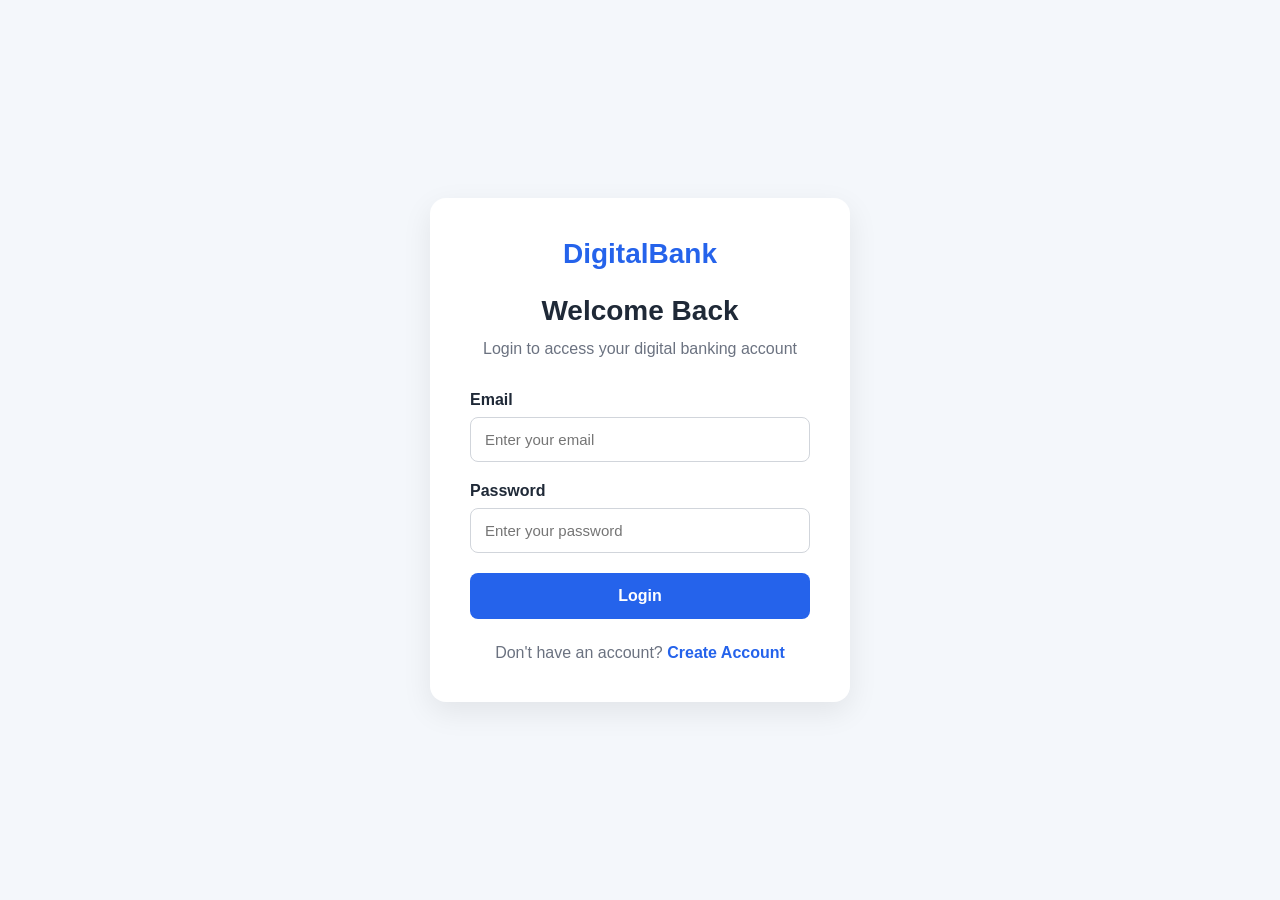
==== frontend/dashboard.html @ 41124b9a "Complete DigitalBank dashboard and banking platform" ====
<!DOCTYPE html>
<html lang="en">

<head>
    <meta charset="UTF-8">

    <meta
        name="viewport"
        content="width=device-width, initial-scale=1.0"
    >

    <meta
        name="description"
        content="DigitalBank secure banking dashboard"
    >

    <title>DigitalBank — Dashboard</title>

    <link
        rel="stylesheet"
        href="dashboard.css"
    >
</head>

<body>

    <!-- =====================================================
         STEP 7.2 — BANKING NOTIFICATION
         ===================================================== -->

    <div
        id="bankingNotification"
        class="banking-notification"
        role="alert"
        aria-live="polite"
    >

        <div
            class="notification-icon"
            id="notificationIcon"
        >
            ✓
        </div>

        <div class="notification-content">

            <strong id="notificationTitle">
                Transaction Successful
            </strong>

            <span id="notificationMessage">
                Your transaction was completed successfully.
            </span>

        </div>

        <button
            type="button"
            id="notificationClose"
            class="notification-close"
            aria-label="Close notification"
        >
            ×
        </button>

    </div>


    <!-- =====================================================
         APP SHELL
    ====================================================== -->

    <div class="app-shell">


        <!-- =================================================
             SIDEBAR
        ================================================== -->

        <aside class="sidebar">

            <div class="sidebar-top">

                <!-- BRAND -->

                <div class="brand">

                    <div class="brand-logo">
                        DB
                    </div>

                    <div class="brand-text">

                        <h2>
                            DigitalBank
                        </h2>

                        <span>
                            Smart Banking
                        </span>

                    </div>

                </div>


                <div class="sidebar-divider"></div>


                <!-- NAVIGATION -->

                <nav class="sidebar-nav">

                    <p class="nav-section-title">
                        MAIN MENU
                    </p>


                    <button
                        type="button"
                        class="nav-item active"
                        id="dashboardNavBtn"
                    >

                        <span class="nav-icon">
                            ⌂
                        </span>

                        <span>
                            Dashboard
                        </span>

                    </button>


                    <button
                        type="button"
                        class="nav-item"
                        id="transactionsBtn"
                    >

                        <span class="nav-icon">
                            ↔
                        </span>

                        <span>
                            Transactions
                        </span>

                    </button>

                </nav>

            </div>


            <!-- SIDEBAR BOTTOM -->

            <div class="sidebar-bottom">

                <div class="security-card">

                    <div class="security-icon">
                        ✓
                    </div>

                    <div>

                        <strong>
                            Secure Banking
                        </strong>

                        <span>
                            Your account is protected
                        </span>

                    </div>

                </div>


                <button
                    type="button"
                    class="logout-btn"
                    id="logoutBtn"
                >

                    <span class="nav-icon">
                        ↪
                    </span>

                    <span>
                        Logout
                    </span>

                </button>

            </div>

        </aside>



        <!-- =================================================
             MAIN CONTENT
        ================================================== -->

        <main class="main-content">


            <!-- =================================================
                 TOPBAR
            ================================================== -->

            <header class="topbar">

                <div class="topbar-left">

                    <div class="breadcrumb">

                        <span>
                            Home
                        </span>

                        <span>
                            /
                        </span>

                        <strong>
                            Dashboard
                        </strong>

                    </div>


                    <p class="eyebrow">
                        DIGITAL BANKING
                    </p>


                    <h1 id="welcomeMessage">
                        Welcome back!
                    </h1>


                    <p class="subtitle">
                        Manage your account and track your financial activity.
                    </p>

                </div>



                <!-- =================================================
                     LIVE DASHBOARD STATUS
                ================================================== -->

                <div class="live-dashboard-status">

                    <span class="live-status-dot"></span>

                    <span
    class="live-status-text"
    id="liveStatusText"
>
    Offline
</span>

                    <span class="last-updated">
                        Last updated:
                        <span id="lastUpdated">
                            --
                        </span>
                    </span>

                </div>



                <!-- =================================================
                     TOPBAR RIGHT
                ================================================== -->

                <div class="topbar-right">

                    <button
                        type="button"
                        class="top-icon-btn"
                        id="refreshBtn"
                        title="Refresh account"
                        aria-label="Refresh account"
                    >
                        ↻
                    </button>


                    <div class="online-status">

                        <span class="status-dot"></span>

                        <span>
                            Online
                        </span>

                    </div>


                    <div class="profile-box">

                        <div class="profile-avatar">
                            <span>
                                👤
                            </span>
                        </div>


                        <div class="profile-info">

                            <strong id="profileName">
                                Loading...
                            </strong>

                            <span id="profileEmail">
                                Loading...
                            </span>

                        </div>


                        <span class="profile-arrow">
                            ▾
                        </span>

                    </div>

                </div>

            </header>



            <!-- =================================================
                 ACCOUNT OVERVIEW
            ================================================== -->

            <section class="section">

                <div class="section-heading">

                    <div>

                        <p class="section-label">
                            ACCOUNT OVERVIEW
                        </p>

                        <h2>
                            Your finances at a glance
                        </h2>

                    </div>


                    <button
                        type="button"
                        class="refresh-btn"
                        id="refreshBtnSecondary"
                    >
                        ↻ Refresh data
                    </button>

                </div>



                <!-- STATS -->

                <div class="stats-grid">


                    <!-- BALANCE -->

                    <div class="stat-card balance-card">

                        <div class="stat-card-top">

                            <div class="stat-icon balance-icon">
                                ₹
                            </div>

                            <span class="stat-status positive">
                                ● Available
                            </span>

                        </div>


                        <div class="stat-content">

                            <span class="stat-label">
                                Available Balance
                            </span>

                            <strong
                                class="stat-value"
                                id="balance"
                            >
                                ₹0.00
                            </strong>

                            <span class="stat-description">
                                Current account balance
                            </span>

                        </div>

                    </div>



                    <!-- DEPOSITS -->

                    <div class="stat-card">

                        <div class="stat-card-top">

                            <div class="stat-icon deposit-icon">
                                ↓
                            </div>

                            <span class="stat-status positive">
                                Income
                            </span>

                        </div>


                        <div class="stat-content">

                            <span class="stat-label">
                                Total Deposits
                            </span>

                            <strong
                                class="stat-value"
                                id="totalDeposits"
                            >
                                ₹0.00
                            </strong>

                            <span class="stat-description">
                                Money added to account
                            </span>

                        </div>

                    </div>



                    <!-- WITHDRAWALS -->

                    <div class="stat-card">

                        <div class="stat-card-top">

                            <div class="stat-icon withdrawal-icon">
                                ↑
                            </div>

                            <span class="stat-status negative">
                                Spending
                            </span>

                        </div>


                        <div class="stat-content">

                            <span class="stat-label">
                                Total Withdrawals
                            </span>

                            <strong
                                class="stat-value"
                                id="totalWithdrawals"
                            >
                                ₹0.00
                            </strong>

                            <span class="stat-description">
                                Money withdrawn
                            </span>

                        </div>

                    </div>



                    <!-- TRANSFERS -->

                    <div class="stat-card">

                        <div class="stat-card-top">

                            <div class="stat-icon transfer-icon">
                                ↔
                            </div>

                            <span class="stat-status purple">
                                Transfers
                            </span>

                        </div>


                        <div class="stat-content">

                            <span class="stat-label">
                                Total Transfers
                            </span>

                            <strong
                                class="stat-value"
                                id="totalTransfers"
                            >
                                ₹0.00
                            </strong>

                            <span class="stat-description">
                                Money transferred
                            </span>

                        </div>

                    </div>

                </div>

            </section>



            <!-- =================================================
                 ACCOUNT DETAILS
            ================================================== -->

            <section class="account-panel">

                <div class="account-panel-header">

                    <div>

                        <p class="section-label">
                            ACCOUNT DETAILS
                        </p>

                        <h2>
                            Banking Information
                        </h2>

                    </div>


                    <div class="verified-badge">

                        <span>
                            ●
                        </span>

                        Active Account

                    </div>

                </div>



                <div class="account-details-grid">


                    <!-- ACCOUNT NUMBER -->

                    <div class="account-detail">

                        <div class="detail-icon">
                            #
                        </div>

                        <div>

                            <span>
                                Account Number
                            </span>

                            <strong id="accountNumber">
                                Loading...
                            </strong>

                        </div>

                    </div>



                    <!-- ACCOUNT TYPE -->

                    <div class="account-detail">

                        <div class="detail-icon">
                            $
                        </div>

                        <div>

                            <span>
                                Account Type
                            </span>

                            <strong id="accountType">
                                Savings
                            </strong>

                        </div>

                    </div>

                </div>

            </section>



            <!-- =================================================
                 QUICK ACTIONS
            ================================================== -->

            <section class="section">

                <div class="section-heading">

                    <div>

                        <p class="section-label">
                            QUICK ACTIONS
                        </p>

                        <h2>
                            Manage your money
                        </h2>

                    </div>

                </div>


                <div class="quick-actions">


                    <!-- DEPOSIT -->

                    <button
                        type="button"
                        class="action-card deposit-action"
                        id="depositBtn"
                    >

                        <div class="action-icon">
                            ↓
                        </div>

                        <div class="action-content">

                            <strong>
                                Deposit
                            </strong>

                            <span>
                                Add money to your account
                            </span>

                        </div>

                        <div class="action-arrow">
                            →
                        </div>

                    </button>



                    <!-- WITHDRAW -->

                    <button
                        type="button"
                        class="action-card withdraw-action"
                        id="withdrawBtn"
                    >

                        <div class="action-icon">
                            ↑
                        </div>

                        <div class="action-content">

                            <strong>
                                Withdraw
                            </strong>

                            <span>
                                Withdraw money from account
                            </span>

                        </div>

                        <div class="action-arrow">
                            →
                        </div>

                    </button>



                    <!-- TRANSFER -->

                    <button
                        type="button"
                        class="action-card transfer-action"
                        id="transferBtn"
                    >

                        <div class="action-icon">
                            ↔
                        </div>

                        <div class="action-content">

                            <strong>
                                Transfer
                            </strong>

                            <span>
                                Send money to another account
                            </span>

                        </div>

                        <div class="action-arrow">
                            →
                        </div>

                    </button>

                </div>

            </section>



            <!-- =================================================
                 ANALYTICS
            ================================================== -->

            <section class="analytics-grid">


                <!-- TRANSACTION ANALYTICS -->

                <div class="analytics-card">

                    <div class="card-header">

                        <div>

                            <p class="section-label">
                                TRANSACTION ANALYTICS
                            </p>

                            <h2>
                                Activity Overview
                            </h2>

                        </div>


                        <span class="live-badge">

                            <span></span>

                            LIVE

                        </span>

                    </div>



                    <div class="analytics-stats">


                        <div class="mini-stat">

                            <span>
                                Transactions
                            </span>

                            <strong id="analyticsTotalTransactions">
                                0
                            </strong>

                        </div>


                        <div class="mini-stat">

                            <span>
                                Money In
                            </span>

                            <strong id="analyticsCredits">
                                ₹0.00
                            </strong>

                        </div>


                        <div class="mini-stat">

                            <span>
                                Money Out
                            </span>

                            <strong id="analyticsDebits">
                                ₹0.00
                            </strong>

                        </div>


                        <div class="mini-stat">

                            <span>
                                Average
                            </span>

                            <strong id="analyticsAverage">
                                ₹0.00
                            </strong>

                        </div>

                    </div>



                    <!-- ACTIVITY BARS -->

                    <div class="activity-bars">


                        <div class="activity-row">

                            <div class="activity-label">

                                <span>

                                    <i class="legend-dot deposit-dot"></i>

                                    Deposits

                                </span>

                                <strong id="analyticsDeposits">
                                    0
                                </strong>

                            </div>


                            <div class="progress-track">

                                <div
                                    class="progress-fill deposit-fill"
                                    id="depositProgress"
                                ></div>

                            </div>

                        </div>



                        <div class="activity-row">

                            <div class="activity-label">

                                <span>

                                    <i class="legend-dot withdrawal-dot"></i>

                                    Withdrawals

                                </span>

                                <strong id="analyticsWithdrawals">
                                    0
                                </strong>

                            </div>


                            <div class="progress-track">

                                <div
                                    class="progress-fill withdrawal-fill"
                                    id="withdrawalProgress"
                                ></div>

                            </div>

                        </div>



                        <div class="activity-row">

                            <div class="activity-label">

                                <span>

                                    <i class="legend-dot transfer-dot"></i>

                                    Transfers

                                </span>

                                <strong id="analyticsTransfers">
                                    0
                                </strong>

                            </div>


                            <div class="progress-track">

                                <div
                                    class="progress-fill transfer-fill"
                                    id="transferProgress"
                                ></div>

                            </div>

                        </div>

                    </div>

                </div>



                <!-- =================================================
                     FINANCIAL HEALTH
                ================================================== -->

                <div class="health-card">

                    <div class="card-header">

                        <div>

                            <p class="section-label">
                                FINANCIAL HEALTH
                            </p>

                            <h2>
                                Your Score
                            </h2>

                        </div>


                        <span class="health-badge">
                            Healthy
                        </span>

                    </div>



                    <div class="health-score">

                        <div class="score-circle">

                            <div class="score-inner">

                                <strong id="scoreCircleValue">
                                    70
                                </strong>

                                <span>
                                    /100
                                </span>

                            </div>

                        </div>


                        <div class="health-info">

                            <strong id="financialHealthScore">
                                70
                            </strong>

                            <span id="financialHealthStatus">
                                Good
                            </span>

                            <small>
                                Financial health score
                            </small>

                        </div>

                    </div>



                    <p
                        class="health-message"
                        id="financialHealthMessage"
                    >
                        Your financial position is stable.
                    </p>



                    <div class="health-metrics">


                        <div class="health-row">

                            <div class="health-row-header">
                                <span>
                                    Income activity
                                </span>
                            </div>

                            <div class="progress-track">

                                <div
                                    class="progress-fill deposit-fill"
                                    id="healthDepositProgress"
                                ></div>

                            </div>

                        </div>



                        <div class="health-row">

                            <div class="health-row-header">
                                <span>
                                    Spending activity
                                </span>
                            </div>

                            <div class="progress-track">

                                <div
                                    class="progress-fill withdrawal-fill"
                                    id="healthWithdrawalProgress"
                                ></div>

                            </div>

                        </div>



                        <div class="health-row">

                            <div class="health-row-header">
                                <span>
                                    Transfer activity
                                </span>
                            </div>

                            <div class="progress-track">

                                <div
                                    class="progress-fill transfer-fill"
                                    id="healthTransferProgress"
                                ></div>

                            </div>

                        </div>

                    </div>

                </div>

            </section>



            <!-- =================================================
                 CASH FLOW
            ================================================== -->

            <section class="cashflow-card">

                <div class="card-header">

                    <div>

                        <p class="section-label">
                            CASH FLOW
                        </p>

                        <h2>
                            Financial Movement
                        </h2>

                    </div>

                </div>



                <div class="cashflow-grid">


                    <!-- MONEY IN -->

                    <div class="cashflow-item">

                        <div class="cashflow-icon income">
                            ↓
                        </div>

                        <div>

                            <span>
                                Money In
                            </span>

                            <strong id="analyticsMoneyIn">
                                ₹0.00
                            </strong>

                        </div>

                    </div>



                    <!-- MONEY OUT -->

                    <div class="cashflow-item">

                        <div class="cashflow-icon expense">
                            ↑
                        </div>

                        <div>

                            <span>
                                Money Out
                            </span>

                            <strong id="analyticsMoneyOut">
                                ₹0.00
                            </strong>

                        </div>

                    </div>



                    <!-- NET FLOW -->

                    <div class="cashflow-item net">

                        <div class="cashflow-icon net-icon">
                            ↗
                        </div>

                        <div>

                            <span>
                                Net Flow
                            </span>

                            <strong id="analyticsNetFlow">
                                ₹0.00
                            </strong>

                        </div>

                    </div>

                </div>

            </section>



            <!-- =================================================
                 TRANSACTION HISTORY
            ================================================== -->

            <section
                class="transactions-section"
                id="transactionsSection"
            >

                <div class="section-heading">

                    <div>

                        <p class="section-label">
                            TRANSACTION HISTORY
                        </p>

                        <h2 id="transactionsTitle">
                            Recent Transactions
                        </h2>

                    </div>

                </div>



                <!-- CONTROLS -->

                <div class="transaction-controls">


                    <div class="search-wrapper">

                        <span class="search-icon">
                            ⌕
                        </span>

                        <input
                            type="search"
                            id="transactionSearch"
                            placeholder="Search transactions..."
                            autocomplete="off"
                        >

                    </div>



                    <select id="transactionFilter">

                        <option value="all">
                            All Transactions
                        </option>

                        <option value="deposit">
                            Deposits
                        </option>

                        <option value="withdrawal">
                            Withdrawals
                        </option>

                        <option value="transfer">
                            Transfers
                        </option>

                    </select>

                </div>



                <!-- TRANSACTIONS -->

                <div
                    class="transactions-container"
                    id="transactionsContainer"
                >

                    <p class="loading">
                        Loading transactions...
                    </p>

                </div>

            </section>



            <!-- =================================================
                 TRANSACTION VISUALIZATION
            ================================================== -->

            <section class="visualization-card">

                <div class="card-header">

                    <div>

                        <p class="section-label">
                            TRANSACTION VISUALIZATION
                        </p>

                        <h2>
                            Activity Distribution
                        </h2>

                    </div>

                </div>



                <div class="visual-bars">


                    <!-- DEPOSITS -->

                    <div class="visual-row">

                        <div class="visual-title">

                            <span>

                                <i class="legend-dot deposit-dot"></i>

                                Deposits

                            </span>

                            <strong id="chartDepositCount">
                                0
                            </strong>

                        </div>


                        <div class="visual-track">

                            <div
                                class="visual-fill deposit-fill"
                                id="chartDepositBar"
                            ></div>

                        </div>

                    </div>



                    <!-- WITHDRAWALS -->

                    <div class="visual-row">

                        <div class="visual-title">

                            <span>

                                <i class="legend-dot withdrawal-dot"></i>

                                Withdrawals

                            </span>

                            <strong id="chartWithdrawalCount">
                                0
                            </strong>

                        </div>


                        <div class="visual-track">

                            <div
                                class="visual-fill withdrawal-fill"
                                id="chartWithdrawalBar"
                            ></div>

                        </div>

                    </div>



                    <!-- TRANSFERS -->

                    <div class="visual-row">

                        <div class="visual-title">

                            <span>

                                <i class="legend-dot transfer-dot"></i>

                                Transfers

                            </span>

                            <strong id="chartTransferCount">
                                0
                            </strong>

                        </div>


                        <div class="visual-track">

                            <div
                                class="visual-fill transfer-fill"
                                id="chartTransferBar"
                            ></div>

                        </div>

                    </div>

                </div>



                <!-- CHART SUMMARY -->

                <div class="chart-summary">


                    <div>

                        <span>
                            Money In
                        </span>

                        <strong id="chartMoneyIn">
                            ₹0.00
                        </strong>

                    </div>


                    <div>

                        <span>
                            Money Out
                        </span>

                        <strong id="chartMoneyOut">
                            ₹0.00
                        </strong>

                    </div>


                    <div>

                        <span>
                            Net Flow
                        </span>

                        <strong id="chartNetFlow">
                            ₹0.00
                        </strong>

                    </div>

                </div>

            </section>



            <!-- =================================================
                 FOOTER
            ================================================== -->

            <footer class="dashboard-footer">

                <span>
                    © 2026 DigitalBank
                </span>

                <span>
                    Secure • Reliable • Smart Banking
                </span>

            </footer>

        </main>

    </div>



    <!-- =====================================================
         TRANSACTION MODAL
    ====================================================== -->

    <div
        class="modal"
        id="transactionModal"
        aria-hidden="true"
    >

        <div class="modal-overlay"></div>


        <div
            class="modal-content"
            role="dialog"
            aria-modal="true"
            aria-labelledby="modalTitle"
        >


            <!-- MODAL HEADER -->

            <div class="modal-header">

                <div>

                    <p class="section-label">
                        TRANSACTION
                    </p>

                    <h2 id="modalTitle">
                        Transaction
                    </h2>

                </div>


                <button
                    type="button"
                    class="modal-close"
                    id="closeModalBtn"
                    aria-label="Close transaction window"
                >
                    ×
                </button>

            </div>



            <!-- SECURITY MESSAGE -->

            <div class="modal-security-note">

                <span>
                    🔒
                </span>

                <span>
                    Your transaction is processed securely.
                </span>

            </div>



            <!-- FORM -->

            <form id="transactionForm">


                <!-- AMOUNT -->

                <div class="form-group">

                    <label for="transactionAmount">
                        Amount
                    </label>


                    <div class="amount-input">

                        <span>
                            ₹
                        </span>

                        <input
                            type="number"
                            id="transactionAmount"
                            min="0.01"
                            step="0.01"
                            placeholder="0.00"
                            required
                            autocomplete="off"
                        >

                    </div>

                </div>



                <!-- RECEIVER -->

                <div
                    class="form-group"
                    id="recipientGroup"
                    style="display:none;"
                >

                    <label for="recipientAccount">
                        Receiver Account Number
                    </label>

                    <input
                        type="text"
                        id="recipientAccount"
                        placeholder="Enter receiver account number"
                        autocomplete="off"
                    >

                </div>



                <!-- TRANSACTION MESSAGE -->

                <p
                    class="transaction-message"
                    id="transactionMessage"
                    aria-live="polite"
                ></p>



                <!-- MODAL ACTIONS -->

                <div class="modal-actions">

                    <button
                        type="button"
                        class="cancel-btn"
                        id="cancelModalBtn"
                    >
                        Cancel
                    </button>


                    <button
                        type="submit"
                        class="confirm-btn"
                        id="confirmTransactionBtn"
                    >
                        Confirm Transaction
                    </button>

                </div>

            </form>

        </div>

    </div>



    <!-- =====================================================
         DASHBOARD JAVASCRIPT
    ====================================================== -->

    <script src="js/dashboard.js"></script>

</body>

</html>
---- frontend/dashboard.css ----
/* =========================================================
   DIGITALBANK — PROFESSIONAL BANKING DASHBOARD
   FINAL UI/UX POLISH
   Compatible with the supplied dashboard.html
   No JavaScript changes required
========================================================= */


/* =========================================================
   1. RESET
========================================================= */

* {
    box-sizing: border-box;
    margin: 0;
    padding: 0;
}

html {
    scroll-behavior: smooth;
}

body {
    font-family:
        Inter,
        -apple-system,
        BlinkMacSystemFont,
        "Segoe UI",
        Roboto,
        Helvetica,
        Arial,
        sans-serif;

    background: #f4f7fb;
    color: #172033;
    line-height: 1.5;
    min-height: 100vh;
}

button,
input,
select {
    font: inherit;
}

button {
    cursor: pointer;
}

button:focus-visible,
input:focus-visible,
select:focus-visible {
    outline: 3px solid rgba(37, 99, 235, 0.18);
    outline-offset: 2px;
}

::selection {
    background: #2563eb;
    color: #ffffff;
}


/* =========================================================
   2. ROOT VARIABLES
========================================================= */

:root {

    --primary: #2563eb;
    --primary-dark: #1d4ed8;
    --primary-light: #eff6ff;

    --secondary: #4f46e5;
    --purple: #7c3aed;

    --success: #16a34a;
    --success-light: #ecfdf3;

    --danger: #dc2626;
    --danger-light: #fef2f2;

    --warning: #f59e0b;
    --warning-light: #fffbeb;

    --text-primary: #172033;
    --text-secondary: #64748b;
    --text-muted: #94a3b8;

    --border: #e5eaf1;
    --border-light: #eef2f7;

    --white: #ffffff;
    --background: #f4f7fb;
    --surface: #ffffff;
    --surface-soft: #f8fafc;

    --sidebar: #0f172a;
    --sidebar-light: #172554;

    --shadow-sm:
        0 2px 8px rgba(15, 23, 42, 0.05);

    --shadow:
        0 8px 25px rgba(15, 23, 42, 0.07);

    --shadow-lg:
        0 18px 45px rgba(15, 23, 42, 0.12);

    --radius-sm: 8px;
    --radius: 14px;
    --radius-lg: 20px;

    --transition:
        0.25s ease;
}


/* =========================================================
   3. APP SHELL
========================================================= */

.app-shell {
    display: flex;
    min-height: 100vh;
    width: 100%;
}


/* =========================================================
   4. SIDEBAR
========================================================= */

.sidebar {
    width: 270px;
    min-width: 270px;

    min-height: 100vh;

    background:
        linear-gradient(
            180deg,
            #0f172a 0%,
            #111c35 55%,
            #0b1224 100%
        );

    color: #ffffff;

    display: flex;
    flex-direction: column;
    justify-content: space-between;

    position: sticky;
    top: 0;

    z-index: 100;

    padding: 25px 18px;

    box-shadow:
        8px 0 30px rgba(15, 23, 42, 0.08);
}


/* =========================================================
   5. SIDEBAR BRAND
========================================================= */

.brand {
    display: flex;
    align-items: center;
    gap: 12px;

    padding: 4px 8px 24px;
}

.brand-logo {
    width: 46px;
    height: 46px;

    display: flex;
    align-items: center;
    justify-content: center;

    border-radius: 13px;

    background:
        linear-gradient(
            135deg,
            #2563eb,
            #4f46e5
        );

    color: #ffffff;

    font-size: 17px;
    font-weight: 800;

    box-shadow:
        0 8px 20px rgba(37, 99, 235, 0.35);
}

.brand-text {
    display: flex;
    flex-direction: column;
    gap: 1px;
}

.brand-text h2 {
    font-size: 18px;
    font-weight: 750;
    letter-spacing: -0.3px;
    color: #ffffff;
}

.brand-text span {
    font-size: 11px;
    color: #94a3b8;
    letter-spacing: 0.5px;
}


/* =========================================================
   6. SIDEBAR DIVIDER
========================================================= */

.sidebar-divider {
    height: 1px;
    background: rgba(255, 255, 255, 0.08);
    margin: 0 8px 24px;
}


/* =========================================================
   7. NAVIGATION
========================================================= */

.sidebar-nav {
    display: flex;
    flex-direction: column;
    gap: 7px;
}

.nav-section-title {
    color: #64748b;
    font-size: 10px;
    font-weight: 800;
    letter-spacing: 1.4px;

    padding:
        0 12px
        8px;
}

.nav-item {
    width: 100%;

    display: flex;
    align-items: center;

    gap: 12px;

    min-height: 48px;

    padding:
        0 13px;

    border: 1px solid transparent;
    border-radius: 11px;

    background: transparent;

    color: #94a3b8;

    font-size: 14px;
    font-weight: 600;

    text-align: left;

    transition:
        background var(--transition),
        color var(--transition),
        transform var(--transition),
        border-color var(--transition);
}

.nav-item:hover {
    background: rgba(255, 255, 255, 0.07);
    color: #ffffff;
    transform: translateX(2px);
}

.nav-item.active {
    background:
        linear-gradient(
            90deg,
            rgba(37, 99, 235, 0.95),
            rgba(79, 70, 229, 0.95)
        );

    color: #ffffff;

    border-color:
        rgba(255, 255, 255, 0.08);

    box-shadow:
        0 8px 20px rgba(37, 99, 235, 0.2);
}

.nav-icon {
    width: 24px;
    min-width: 24px;

    display: inline-flex;
    align-items: center;
    justify-content: center;

    font-size: 17px;
}


/* =========================================================
   8. SIDEBAR BOTTOM
========================================================= */

.sidebar-bottom {
    display: flex;
    flex-direction: column;
    gap: 14px;
}


/* =========================================================
   9. SECURITY CARD
========================================================= */

.security-card {
    display: flex;
    align-items: center;
    gap: 11px;

    padding: 13px;

    border-radius: 12px;

    background:
        rgba(255, 255, 255, 0.055);

    border:
        1px solid rgba(255, 255, 255, 0.08);
}

.security-icon {
    width: 34px;
    height: 34px;

    min-width: 34px;

    display: flex;
    align-items: center;
    justify-content: center;

    border-radius: 9px;

    background: rgba(22, 163, 74, 0.15);
    color: #4ade80;

    font-weight: 800;
}

.security-card div:last-child {
    display: flex;
    flex-direction: column;
    min-width: 0;
}

.security-card strong {
    font-size: 12px;
    color: #e2e8f0;
}

.security-card span {
    font-size: 10px;
    color: #64748b;
}


/* =========================================================
   10. LOGOUT BUTTON
========================================================= */

.logout-btn {
    width: 100%;
    min-height: 48px;

    display: flex;
    align-items: center;
    gap: 12px;

    padding: 0 13px;

    border-radius: 11px;

    border:
        1px solid rgba(248, 113, 113, 0.18);

    background:
        rgba(220, 38, 38, 0.09);

    color: #fca5a5;

    font-size: 14px;
    font-weight: 650;

    transition:
        all var(--transition);
}

.logout-btn:hover {
    background:
        rgba(220, 38, 38, 0.18);

    border-color:
        rgba(248, 113, 113, 0.3);

    color: #ffffff;

    transform: translateY(-1px);
}

.logout-btn .nav-icon {
    color: #f87171;
}


/* =========================================================
   11. MAIN CONTENT
========================================================= */

.main-content {
    flex: 1;
    min-width: 0;

    padding: 0 38px 40px;

    background:
        #f4f7fb;
}


/* =========================================================
   12. TOPBAR
========================================================= */

.topbar {
    min-height: 128px;

    display: grid;

    grid-template-columns:
        minmax(300px, 1fr)
        auto
        auto;

    align-items: center;

    gap: 25px;

    padding: 25px 0 20px;

    border-bottom:
        1px solid var(--border);
}

.topbar-left {
    min-width: 0;
}

.breadcrumb {
    display: flex;
    align-items: center;
    gap: 8px;

    font-size: 11px;
    color: #94a3b8;

    margin-bottom: 10px;
}

.breadcrumb strong {
    color: #475569;
    font-weight: 650;
}

.eyebrow {
    color: var(--primary);

    font-size: 10px;
    font-weight: 800;

    letter-spacing: 1.5px;

    margin-bottom: 3px;
}

.topbar h1 {
    color: var(--text-primary);

    font-size: 28px;
    line-height: 1.2;

    font-weight: 750;

    letter-spacing: -0.7px;
}

.subtitle {
    color: var(--text-secondary);

    font-size: 12px;

    margin-top: 5px;
}


/* =========================================================
   13. LIVE DASHBOARD STATUS
========================================================= */

.live-dashboard-status {
    display: flex;
    align-items: center;
    gap: 7px;

    padding:
        9px 12px;

    border:
        1px solid var(--border);

    border-radius: 10px;

    background: var(--white);

    white-space: nowrap;

    box-shadow: var(--shadow-sm);
}

.live-status-dot {
    width: 8px;
    height: 8px;

    border-radius: 50%;

    background: #22c55e;

    box-shadow:
        0 0 0 4px rgba(34, 197, 94, 0.12);

    animation:
        statusPulse 2s infinite;
}

.live-status-text {
    font-size: 11px;
    font-weight: 750;
    color: #475569;
}

.last-updated {
    font-size: 10px;
    color: #94a3b8;

    border-left:
        1px solid var(--border);

    padding-left: 8px;
}

@keyframes statusPulse {

    0%,
    100% {
        opacity: 1;
    }

    50% {
        opacity: 0.55;
    }
}


/* =========================================================
   14. TOPBAR RIGHT
========================================================= */

.topbar-right {
    display: flex;
    align-items: center;
    gap: 12px;
}

.top-icon-btn {
    width: 40px;
    height: 40px;

    display: flex;
    align-items: center;
    justify-content: center;

    border:
        1px solid var(--border);

    border-radius: 10px;

    background: var(--white);

    color: #475569;

    font-size: 20px;

    box-shadow: var(--shadow-sm);

    transition: all var(--transition);
}

.top-icon-btn:hover {
    color: var(--primary);
    border-color: #bfdbfe;
    background: var(--primary-light);

    transform: rotate(15deg);
}

.online-status {
    display: flex;
    align-items: center;
    gap: 7px;

    color: #475569;

    font-size: 11px;
    font-weight: 650;
}

.status-dot {
    width: 8px;
    height: 8px;

    border-radius: 50%;

    background: #22c55e;

    box-shadow:
        0 0 0 4px rgba(34, 197, 94, 0.1);
}


/* =========================================================
   15. PROFILE BOX
========================================================= */

.profile-box {
    display: flex;
    align-items: center;

    gap: 9px;

    padding:
        6px 8px;

    border:
        1px solid var(--border);

    border-radius: 12px;

    background: var(--white);

    box-shadow: var(--shadow-sm);

    min-width: 190px;
}

.profile-avatar {
    width: 38px;
    height: 38px;

    min-width: 38px;

    display: flex;
    align-items: center;
    justify-content: center;

    border-radius: 10px;

    background:
        linear-gradient(
            135deg,
            #dbeafe,
            #ede9fe
        );

    font-size: 18px;
}

.profile-info {
    min-width: 0;

    display: flex;
    flex-direction: column;
}

.profile-info strong {
    font-size: 12px;

    color: var(--text-primary);

    white-space: nowrap;
    overflow: hidden;
    text-overflow: ellipsis;
}

.profile-info span {
    font-size: 10px;

    color: var(--text-muted);

    white-space: nowrap;
    overflow: hidden;
    text-overflow: ellipsis;
}

.profile-arrow {
    margin-left: auto;

    color: #94a3b8;
    font-size: 12px;
}


/* =========================================================
   16. SECTION
========================================================= */

.section {
    margin-top: 30px;
}

.section-heading {
    display: flex;
    align-items: flex-end;
    justify-content: space-between;

    gap: 20px;

    margin-bottom: 17px;
}

.section-label {
    color: var(--primary);

    font-size: 9px;
    font-weight: 850;

    letter-spacing: 1.4px;

    margin-bottom: 3px;
}

.section-heading h2,
.card-header h2,
.account-panel-header h2 {
    color: var(--text-primary);

    font-size: 18px;
    font-weight: 730;

    letter-spacing: -0.25px;
}


/* =========================================================
   17. REFRESH BUTTON
========================================================= */

.refresh-btn {
    border:
        1px solid var(--border);

    background: var(--white);

    color: #475569;

    padding:
        9px 13px;

    border-radius: 9px;

    font-size: 11px;
    font-weight: 650;

    box-shadow: var(--shadow-sm);

    transition: all var(--transition);
}

.refresh-btn:hover {
    color: var(--primary);

    border-color: #bfdbfe;

    background: var(--primary-light);

    transform: translateY(-1px);
}


/* =========================================================
   18. STATS GRID
========================================================= */

.stats-grid {
    display: grid;

    grid-template-columns:
        repeat(4, minmax(0, 1fr));

    gap: 16px;
}


/* =========================================================
   19. STAT CARDS
========================================================= */

.stat-card {
    position: relative;

    overflow: hidden;

    background: var(--white);

    border:
        1px solid var(--border);

    border-radius: var(--radius);

    padding: 18px;

    min-height: 174px;

    box-shadow: var(--shadow-sm);

    transition:
        transform var(--transition),
        box-shadow var(--transition),
        border-color var(--transition);
}

.stat-card::after {
    content: "";

    position: absolute;

    width: 100px;
    height: 100px;

    right: -35px;
    bottom: -40px;

    border-radius: 50%;

    background:
        rgba(37, 99, 235, 0.035);

    pointer-events: none;
}

.stat-card:hover {
    transform: translateY(-4px);

    box-shadow: var(--shadow);

    border-color: #dbe4ef;
}

.balance-card {
    background:
        linear-gradient(
            145deg,
            #ffffff 0%,
            #f8fbff 100%
        );
}

.stat-card-top {
    display: flex;
    align-items: center;
    justify-content: space-between;

    gap: 10px;
}

.stat-icon {
    width: 40px;
    height: 40px;

    display: flex;
    align-items: center;
    justify-content: center;

    border-radius: 11px;

    font-size: 18px;
    font-weight: 800;
}

.balance-icon {
    background: #eff6ff;
    color: #2563eb;
}

.deposit-icon {
    background: #ecfdf5;
    color: #16a34a;
}

.withdrawal-icon {
    background: #fef2f2;
    color: #dc2626;
}

.transfer-icon {
    background: #f5f3ff;
    color: #7c3aed;
}

.stat-status {
    font-size: 9px;
    font-weight: 750;

    padding:
        5px 8px;

    border-radius: 20px;
}

.stat-status.positive {
    color: #15803d;
    background: #f0fdf4;
}

.stat-status.negative {
    color: #b91c1c;
    background: #fef2f2;
}

.stat-status.purple {
    color: #6d28d9;
    background: #f5f3ff;
}

.stat-content {
    display: flex;
    flex-direction: column;

    margin-top: 20px;
}

.stat-label {
    font-size: 11px;
    color: var(--text-secondary);

    font-weight: 600;
}

.stat-value {
    font-size: 25px;

    color: var(--text-primary);

    line-height: 1.2;

    margin-top: 5px;

    letter-spacing: -0.7px;
}

.stat-description {
    font-size: 10px;

    color: var(--text-muted);

    margin-top: 5px;
}


/* =========================================================
   20. ACCOUNT PANEL
========================================================= */

.account-panel {
    margin-top: 25px;

    background:
        linear-gradient(
            135deg,
            #ffffff,
            #f8fbff
        );

    border:
        1px solid var(--border);

    border-radius: var(--radius-lg);

    padding: 23px;

    box-shadow: var(--shadow-sm);
}

.account-panel-header {
    display: flex;
    align-items: flex-start;
    justify-content: space-between;

    gap: 20px;

    margin-bottom: 23px;
}

.verified-badge {
    display: inline-flex;
    align-items: center;
    gap: 7px;

    padding:
        7px 10px;

    border-radius: 20px;

    background: var(--success-light);

    color: #15803d;

    border:
        1px solid #bbf7d0;

    font-size: 10px;
    font-weight: 700;
}

.verified-badge span {
    font-size: 9px;
}


.account-details-grid {
    display: grid;

    grid-template-columns:
        repeat(2, minmax(0, 1fr));

    gap: 15px;
}

.account-detail {
    display: flex;
    align-items: center;

    gap: 13px;

    padding: 16px;

    border:
        1px solid var(--border-light);

    background: #fbfdff;

    border-radius: 12px;

    transition: all var(--transition);
}

.account-detail:hover {
    border-color: #dbeafe;
    background: #f8fbff;
}

.detail-icon {
    width: 40px;
    height: 40px;

    min-width: 40px;

    display: flex;
    align-items: center;
    justify-content: center;

    border-radius: 10px;

    background: #eff6ff;

    color: var(--primary);

    font-weight: 800;
}

.account-detail div:last-child {
    display: flex;
    flex-direction: column;
}

.account-detail span {
    font-size: 10px;
    color: var(--text-muted);
}

.account-detail strong {
    font-size: 13px;
    color: var(--text-primary);

    margin-top: 2px;
}


/* =========================================================
   21. QUICK ACTIONS
========================================================= */

.quick-actions {
    display: grid;

    grid-template-columns:
        repeat(3, minmax(0, 1fr));

    gap: 16px;
}

.action-card {
    width: 100%;

    min-height: 100px;

    display: flex;
    align-items: center;

    gap: 14px;

    padding: 17px;

    border:
        1px solid var(--border);

    border-radius: var(--radius);

    background: var(--white);

    text-align: left;

    box-shadow: var(--shadow-sm);

    transition:
        all var(--transition);
}

.action-card:hover {
    transform: translateY(-4px);

    box-shadow: var(--shadow);

    border-color: #dbe4ef;
}

.action-icon {
    width: 45px;
    height: 45px;

    min-width: 45px;

    display: flex;
    align-items: center;
    justify-content: center;

    border-radius: 12px;

    font-size: 20px;
    font-weight: 800;
}

.deposit-action .action-icon {
    background: #ecfdf5;
    color: #16a34a;
}

.withdraw-action .action-icon {
    background: #fef2f2;
    color: #dc2626;
}

.transfer-action .action-icon {
    background: #f5f3ff;
    color: #7c3aed;
}

.action-content {
    display: flex;
    flex-direction: column;

    min-width: 0;
}

.action-content strong {
    color: var(--text-primary);

    font-size: 13px;
}

.action-content span {
    color: var(--text-muted);

    font-size: 10px;

    margin-top: 2px;
}

.action-arrow {
    margin-left: auto;

    color: #94a3b8;

    font-size: 18px;

    transition:
        transform var(--transition),
        color var(--transition);
}

.action-card:hover .action-arrow {
    color: var(--primary);

    transform: translateX(4px);
}


/* =========================================================
   22. ANALYTICS GRID
========================================================= */

.analytics-grid {
    display: grid;

    grid-template-columns:
        minmax(0, 1.4fr)
        minmax(320px, 0.9fr);

    gap: 18px;

    margin-top: 25px;
}


/* =========================================================
   23. ANALYTICS CARD / HEALTH CARD
========================================================= */

.analytics-card,
.health-card,
.cashflow-card,
.visualization-card,
.transactions-section {
    background: var(--white);

    border:
        1px solid var(--border);

    border-radius: var(--radius-lg);

    box-shadow: var(--shadow-sm);
}

.analytics-card,
.health-card {
    padding: 23px;
}

.card-header {
    display: flex;
    align-items: flex-start;
    justify-content: space-between;

    gap: 15px;

    margin-bottom: 22px;
}


/* =========================================================
   24. LIVE BADGE
========================================================= */

.live-badge {
    display: inline-flex;
    align-items: center;

    gap: 6px;

    padding:
        6px 9px;

    border-radius: 20px;

    background: #ecfdf5;

    color: #15803d;

    font-size: 9px;
    font-weight: 800;
}

.live-badge span {
    width: 6px;
    height: 6px;

    border-radius: 50%;

    background: #22c55e;
}


/* =========================================================
   25. ANALYTICS STATS
========================================================= */

.analytics-stats {
    display: grid;

    grid-template-columns:
        repeat(4, minmax(0, 1fr));

    gap: 10px;

    margin-bottom: 24px;
}

.mini-stat {
    padding:
        12px;

    border:
        1px solid var(--border-light);

    border-radius: 10px;

    background: #fbfdff;
}

.mini-stat span {
    display: block;

    font-size: 9px;

    color: var(--text-muted);

    margin-bottom: 4px;
}

.mini-stat strong {
    color: var(--text-primary);

    font-size: 14px;
}


/* =========================================================
   26. ACTIVITY BARS
========================================================= */

.activity-bars {
    display: flex;
    flex-direction: column;

    gap: 16px;
}

.activity-row {
    display: flex;
    flex-direction: column;

    gap: 7px;
}

.activity-label {
    display: flex;
    justify-content: space-between;
    align-items: center;

    font-size: 10px;
}

.activity-label span {
    color: #64748b;

    display: flex;
    align-items: center;

    gap: 7px;
}

.activity-label strong {
    color: #334155;

    font-size: 10px;
}

.legend-dot {
    width: 7px;
    height: 7px;

    display: inline-block;

    border-radius: 50%;
}

.deposit-dot {
    background: #22c55e;
}

.withdrawal-dot {
    background: #ef4444;
}

.transfer-dot {
    background: #8b5cf6;
}

.progress-track {
    width: 100%;

    height: 8px;

    background: #eef2f7;

    border-radius: 20px;

    overflow: hidden;
}

.progress-fill {
    width: 0%;
    height: 100%;

    border-radius: inherit;

    transition:
        width 0.6s ease;
}

.deposit-fill {
    background:
        linear-gradient(
            90deg,
            #22c55e,
            #16a34a
        );
}

.withdrawal-fill {
    background:
        linear-gradient(
            90deg,
            #f87171,
            #dc2626
        );
}

.transfer-fill {
    background:
        linear-gradient(
            90deg,
            #a78bfa,
            #7c3aed
        );
}


/* =========================================================
   27. HEALTH CARD
========================================================= */

.health-badge {
    padding:
        6px 10px;

    border-radius: 20px;

    background: #ecfdf5;

    border:
        1px solid #bbf7d0;

    color: #15803d;

    font-size: 9px;
    font-weight: 750;
}

.health-score {
    display: flex;
    align-items: center;

    gap: 20px;

    padding: 5px 0 17px;
}

.score-circle {
    width: 110px;
    height: 110px;

    min-width: 110px;

    display: flex;
    align-items: center;
    justify-content: center;

    border-radius: 50%;

    background:
        conic-gradient(
            #2563eb 0deg,
            #2563eb 252deg,
            #e8eef7 252deg,
            #e8eef7 360deg
        );

    position: relative;
}

.score-circle::before {
    content: "";

    position: absolute;

    width: 86px;
    height: 86px;

    border-radius: 50%;

    background: #ffffff;
}

.score-inner {
    position: relative;
    z-index: 1;

    display: flex;
    align-items: baseline;
}

.score-inner strong {
    font-size: 27px;

    color: var(--text-primary);

    line-height: 1;
}

.score-inner span {
    font-size: 9px;

    color: var(--text-muted);

    margin-left: 2px;
}

.health-info {
    display: flex;
    flex-direction: column;
}

.health-info strong {
    font-size: 24px;

    color: var(--text-primary);

    line-height: 1.1;
}

.health-info span {
    color: #16a34a;

    font-size: 11px;

    font-weight: 750;

    margin-top: 2px;
}

.health-info small {
    color: var(--text-muted);

    font-size: 9px;

    margin-top: 3px;
}

.health-message {
    padding:
        11px 12px;

    border-radius: 10px;

    background: #f8fafc;

    color: #64748b;

    font-size: 10px;

    margin-bottom: 17px;
}

.health-metrics {
    display: flex;
    flex-direction: column;

    gap: 13px;
}

.health-row {
    display: flex;
    flex-direction: column;

    gap: 6px;
}

.health-row-header {
    font-size: 9px;

    color: #64748b;
}


/* =========================================================
   28. CASH FLOW
========================================================= */

.cashflow-card {
    margin-top: 25px;

    padding: 23px;
}

.cashflow-grid {
    display: grid;

    grid-template-columns:
        repeat(3, minmax(0, 1fr));

    gap: 14px;
}

.cashflow-item {
    display: flex;
    align-items: center;

    gap: 13px;

    padding: 15px;

    background: #fbfdff;

    border:
        1px solid var(--border-light);

    border-radius: 12px;

    transition: all var(--transition);
}

.cashflow-item:hover {
    transform: translateY(-2px);

    border-color: #dbeafe;
}

.cashflow-icon {
    width: 42px;
    height: 42px;

    min-width: 42px;

    display: flex;
    align-items: center;
    justify-content: center;

    border-radius: 11px;

    font-size: 19px;
    font-weight: 800;
}

.cashflow-icon.income {
    background: #ecfdf5;
    color: #16a34a;
}

.cashflow-icon.expense {
    background: #fef2f2;
    color: #dc2626;
}

.cashflow-icon.net-icon {
    background: #eff6ff;
    color: #2563eb;
}

.cashflow-item > div:last-child {
    display: flex;
    flex-direction: column;
}

.cashflow-item span {
    color: var(--text-muted);

    font-size: 10px;
}

.cashflow-item strong {
    color: var(--text-primary);

    font-size: 16px;

    margin-top: 2px;
}

.cashflow-item.net strong {
    color: var(--primary);
}


/* =========================================================
   29. TRANSACTION HISTORY
========================================================= */

.transactions-section {
    margin-top: 25px;

    padding: 23px;
}

.transaction-controls {
    display: flex;
    align-items: center;

    gap: 12px;

    margin-bottom: 18px;
}

.search-wrapper {
    position: relative;

    flex: 1;
}

.search-icon {
    position: absolute;

    left: 13px;
    top: 50%;

    transform: translateY(-50%);

    color: #94a3b8;

    font-size: 17px;

    pointer-events: none;
}

.search-wrapper input {
    width: 100%;

    height: 42px;

    border:
        1px solid var(--border);

    border-radius: 10px;

    background: #fbfdff;

    color: var(--text-primary);

    padding:
        0 13px 0 37px;

    font-size: 11px;

    transition: all var(--transition);
}

.search-wrapper input::placeholder {
    color: #a0aec0;
}

.search-wrapper input:focus {
    border-color: #93c5fd;

    background: #ffffff;

    box-shadow:
        0 0 0 3px rgba(37, 99, 235, 0.08);

    outline: none;
}

.transaction-controls select {
    height: 42px;

    min-width: 165px;

    padding:
        0 12px;

    border:
        1px solid var(--border);

    border-radius: 10px;

    background: #ffffff;

    color: #475569;

    font-size: 11px;

    cursor: pointer;
}

.transaction-controls select:focus {
    border-color: #93c5fd;

    outline: none;
}


/* =========================================================
   30. TRANSACTION CONTAINER
========================================================= */

.transactions-container {
    width: 100%;

    min-height: 110px;

    border:
        1px solid var(--border-light);

    border-radius: 12px;

    background: #fbfdff;

    overflow-x: auto;
}

.loading {
    padding: 40px 20px;

    text-align: center;

    color: var(--text-muted);

    font-size: 11px;
}


/* =========================================================
   31. TRANSACTION ROWS
   Supports common dynamically-generated transaction elements
========================================================= */

.transaction-item,
.transaction-row {
    display: flex;
    align-items: center;

    gap: 12px;

    padding:
        14px 16px;

    border-bottom:
        1px solid var(--border-light);

    background: #ffffff;

    transition: background var(--transition);
}

.transaction-item:last-child,
.transaction-row:last-child {
    border-bottom: none;
}

.transaction-item:hover,
.transaction-row:hover {
    background: #f8fbff;
}

.transaction-icon {
    width: 38px;
    height: 38px;

    min-width: 38px;

    display: flex;
    align-items: center;
    justify-content: center;

    border-radius: 10px;

    font-weight: 800;
}

.transaction-details {
    min-width: 0;

    flex: 1;

    display: flex;
    flex-direction: column;
}

.transaction-details strong {
    color: var(--text-primary);

    font-size: 11px;
}

.transaction-details span {
    color: var(--text-muted);

    font-size: 9px;
}

.transaction-amount {
    font-size: 12px;
    font-weight: 750;
}

.transaction-amount.credit {
    color: #16a34a;
}

.transaction-amount.debit {
    color: #dc2626;
}


/* =========================================================
   32. VISUALIZATION CARD
========================================================= */

.visualization-card {
    margin-top: 25px;

    padding: 23px;
}

.visual-bars {
    display: flex;
    flex-direction: column;

    gap: 18px;
}

.visual-row {
    display: flex;
    flex-direction: column;

    gap: 8px;
}

.visual-title {
    display: flex;
    justify-content: space-between;
    align-items: center;

    font-size: 10px;
}

.visual-title span {
    display: flex;
    align-items: center;

    gap: 7px;

    color: #64748b;
}

.visual-title strong {
    color: var(--text-primary);
}

.visual-track {
    width: 100%;
    height: 14px;

    background: #eef2f7;

    border-radius: 20px;

    overflow: hidden;
}

.visual-fill {
    height: 100%;

    width: 0%;

    border-radius: inherit;

    transition:
        width 0.7s ease;
}

.chart-summary {
    display: grid;

    grid-template-columns:
        repeat(3, minmax(0, 1fr));

    gap: 12px;

    margin-top: 25px;

    padding-top: 20px;

    border-top:
        1px solid var(--border-light);
}

.chart-summary > div {
    display: flex;
    flex-direction: column;

    gap: 2px;
}

.chart-summary span {
    font-size: 9px;

    color: var(--text-muted);
}

.chart-summary strong {
    font-size: 14px;

    color: var(--text-primary);
}


/* =========================================================
   33. FOOTER
========================================================= */

.dashboard-footer {
    display: flex;
    justify-content: space-between;
    align-items: center;

    gap: 20px;

    margin-top: 30px;

    padding:
        20px 4px 5px;

    border-top:
        1px solid var(--border);

    color: #94a3b8;

    font-size: 9px;
}


/* =========================================================
   34. BANKING NOTIFICATION
========================================================= */

.banking-notification {
    position: fixed;

    top: 22px;
    right: 22px;

    z-index: 9999;

    width: min(390px, calc(100vw - 40px));

    display: flex;
    align-items: center;

    gap: 12px;

    padding: 14px 15px;

    border:
        1px solid #dbe4ef;

    border-radius: 14px;

    background:
        rgba(255, 255, 255, 0.98);

    box-shadow:
        0 20px 50px rgba(15, 23, 42, 0.16);

    opacity: 0;
    visibility: hidden;

    transform:
        translateY(-12px)
        scale(0.98);

    transition:
        all 0.25s ease;
}

.banking-notification.show,
.banking-notification.active {
    opacity: 1;
    visibility: visible;

    transform:
        translateY(0)
        scale(1);
}

.notification-icon {
    width: 38px;
    height: 38px;

    min-width: 38px;

    display: flex;
    align-items: center;
    justify-content: center;

    border-radius: 10px;

    background: #ecfdf5;

    color: #16a34a;

    font-weight: 850;
}

.notification-content {
    min-width: 0;

    display: flex;
    flex-direction: column;
}

.notification-content strong {
    color: var(--text-primary);

    font-size: 12px;
}

.notification-content span {
    color: var(--text-secondary);

    font-size: 10px;

    margin-top: 2px;
}

.notification-close {
    width: 28px;
    height: 28px;

    margin-left: auto;

    border: none;

    border-radius: 7px;

    background: #f8fafc;

    color: #64748b;

    font-size: 18px;

    display: flex;
    align-items: center;
    justify-content: center;
}

.notification-close:hover {
    background: #f1f5f9;

    color: #172033;
}


/* =========================================================
   35. MODAL
========================================================= */

.modal {
    position: fixed;

    inset: 0;

    z-index: 10000;

    display: flex;
    align-items: center;
    justify-content: center;

    padding: 20px;

    opacity: 0;
    visibility: hidden;

    pointer-events: none;

    transition:
        opacity 0.25s ease,
        visibility 0.25s ease;
}

.modal.active,
.modal.show,
.modal[aria-hidden="false"] {
    opacity: 1;
    visibility: visible;

    pointer-events: auto;
}

.modal-overlay {
    position: absolute;

    inset: 0;

    background:
        rgba(15, 23, 42, 0.58);

    backdrop-filter:
        blur(5px);
}

.modal-content {
    position: relative;

    z-index: 2;

    width: min(500px, 100%);

    max-height: calc(100vh - 40px);

    overflow-y: auto;

    background: #ffffff;

    border:
        1px solid rgba(255, 255, 255, 0.7);

    border-radius: 20px;

    padding: 25px;

    box-shadow:
        0 30px 80px rgba(15, 23, 42, 0.25);

    transform:
        translateY(10px)
        scale(0.98);

    transition:
        transform 0.25s ease;
}

.modal.active .modal-content,
.modal.show .modal-content,
.modal[aria-hidden="false"] .modal-content {
    transform:
        translateY(0)
        scale(1);
}


/* =========================================================
   36. MODAL HEADER
========================================================= */

.modal-header {
    display: flex;
    justify-content: space-between;
    align-items: flex-start;

    gap: 20px;

    margin-bottom: 18px;
}

.modal-header h2 {
    color: var(--text-primary);

    font-size: 21px;

    letter-spacing: -0.4px;
}

.modal-close {
    width: 36px;
    height: 36px;

    display: flex;
    align-items: center;
    justify-content: center;

    border:
        1px solid var(--border);

    border-radius: 9px;

    background: #f8fafc;

    color: #64748b;

    font-size: 21px;

    transition: all var(--transition);
}

.modal-close:hover {
    background: #f1f5f9;

    color: var(--danger);

    border-color: #fecaca;
}


/* =========================================================
   37. MODAL SECURITY NOTE
========================================================= */

.modal-security-note {
    display: flex;
    align-items: center;

    gap: 9px;

    padding:
        11px 12px;

    border-radius: 10px;

    background: #f8fafc;

    border:
        1px solid var(--border-light);

    color: #64748b;

    font-size: 10px;

    margin-bottom: 21px;
}


/* =========================================================
   38. FORM
========================================================= */

.form-group {
    display: flex;
    flex-direction: column;

    gap: 7px;

    margin-bottom: 18px;
}

.form-group label {
    color: #334155;

    font-size: 11px;

    font-weight: 700;
}

.amount-input {
    display: flex;
    align-items: center;

    height: 50px;

    border:
        1px solid var(--border);

    border-radius: 11px;

    background: #fbfdff;

    overflow: hidden;

    transition: all var(--transition);
}

.amount-input:focus-within {
    border-color: #93c5fd;

    background: #ffffff;

    box-shadow:
        0 0 0 3px rgba(37, 99, 235, 0.08);
}

.amount-input > span {
    width: 48px;

    display: flex;
    align-items: center;
    justify-content: center;

    color: var(--primary);

    font-size: 17px;
    font-weight: 750;
}

.amount-input input {
    flex: 1;

    height: 100%;

    border: none;

    outline: none;

    background: transparent;

    color: var(--text-primary);

    font-size: 16px;
    font-weight: 650;

    padding-right: 14px;
}

.form-group > input {
    width: 100%;

    height: 48px;

    padding:
        0 13px;

    border:
        1px solid var(--border);

    border-radius: 11px;

    background: #fbfdff;

    color: var(--text-primary);

    font-size: 12px;

    outline: none;

    transition: all var(--transition);
}

.form-group > input:focus {
    border-color: #93c5fd;

    background: #ffffff;

    box-shadow:
        0 0 0 3px rgba(37, 99, 235, 0.08);
}

.transaction-message {
    min-height: 20px;

    color: var(--danger);

    font-size: 10px;

    margin-bottom: 10px;
}


/* =========================================================
   39. MODAL ACTIONS
========================================================= */

.modal-actions {
    display: flex;
    justify-content: flex-end;

    gap: 10px;

    margin-top: 22px;
}

.cancel-btn,
.confirm-btn {
    min-height: 42px;

    padding:
        0 17px;

    border-radius: 9px;

    font-size: 11px;
    font-weight: 700;

    transition: all var(--transition);
}

.cancel-btn {
    border:
        1px solid var(--border);

    background: #ffffff;

    color: #64748b;
}

.cancel-btn:hover {
    background: #f8fafc;

    color: #334155;
}

.confirm-btn {
    border:
        1px solid var(--primary);

    background:
        linear-gradient(
            135deg,
            #2563eb,
            #4f46e5
        );

    color: #ffffff;

    box-shadow:
        0 7px 18px rgba(37, 99, 235, 0.2);
}

.confirm-btn:hover {
    background:
        linear-gradient(
            135deg,
            #1d4ed8,
            #4338ca
        );

    transform: translateY(-1px);

    box-shadow:
        0 10px 22px rgba(37, 99, 235, 0.28);
}

.confirm-btn:disabled {
    opacity: 0.6;

    cursor: not-allowed;

    transform: none;
}


/* =========================================================
   40. EMPTY / ERROR STATES
========================================================= */

.empty-state,
.no-transactions,
.error-message {
    padding: 35px 20px;

    text-align: center;

    color: var(--text-muted);

    font-size: 11px;
}


/* =========================================================
   41. SCROLLBAR
========================================================= */

::-webkit-scrollbar {
    width: 8px;
    height: 8px;
}

::-webkit-scrollbar-track {
    background: #eef2f7;
}

::-webkit-scrollbar-thumb {
    background: #cbd5e1;

    border-radius: 20px;
}

::-webkit-scrollbar-thumb:hover {
    background: #94a3b8;
}


/* =========================================================
   42. RESPONSIVE — LARGE LAPTOP
========================================================= */

@media (max-width: 1250px) {

    .main-content {
        padding:
            0 26px 35px;
    }

    .topbar {
        grid-template-columns:
            1fr
            auto;
    }

    .live-dashboard-status {
        grid-column: 2;
        grid-row: 1;
    }

    .topbar-right {
        grid-column: 1 / -1;
        justify-content: flex-end;
    }

    .stats-grid {
        grid-template-columns:
            repeat(2, minmax(0, 1fr));
    }

    .analytics-grid {
        grid-template-columns: 1fr;
    }
}


/* =========================================================
   43. RESPONSIVE — TABLET
========================================================= */

@media (max-width: 900px) {

    .sidebar {
        width: 220px;
        min-width: 220px;
    }

    .main-content {
        padding:
            0 20px 30px;
    }

    .topbar {
        display: flex;
        flex-wrap: wrap;

        align-items: center;
    }

    .topbar-left {
        flex: 1 1 100%;
    }

    .live-dashboard-status {
        order: 2;
    }

    .topbar-right {
        order: 3;

        width: 100%;

        justify-content: space-between;
    }

    .quick-actions {
        grid-template-columns: 1fr;
    }

    .account-details-grid {
        grid-template-columns: 1fr;
    }

    .cashflow-grid {
        grid-template-columns: 1fr;
    }

    .analytics-stats {
        grid-template-columns:
            repeat(2, minmax(0, 1fr));
    }
}


/* =========================================================
   44. RESPONSIVE — MOBILE
========================================================= */

@media (max-width: 700px) {

    .app-shell {
        display: block;
    }

    .sidebar {
        position: relative;

        width: 100%;
        min-width: 100%;

        min-height: auto;

        padding: 15px;

        border-radius: 0;
    }

    .sidebar-top {
        width: 100%;
    }

    .brand {
        padding-bottom: 15px;
    }

    .sidebar-divider {
        margin-bottom: 15px;
    }

    .sidebar-nav {
        flex-direction: row;
    }

    .nav-section-title {
        display: none;
    }

    .nav-item {
        flex: 1;
        justify-content: center;
    }

    .sidebar-bottom {
        margin-top: 15px;

        display: grid;

        grid-template-columns:
            1fr
            1fr;

        gap: 10px;
    }

    .security-card {
        min-width: 0;
    }

    .logout-btn {
        justify-content: center;
    }

    .main-content {
        padding:
            0 14px 25px;
    }

    .topbar {
        padding:
            20px 0;

        gap: 15px;
    }

    .topbar h1 {
        font-size: 23px;
    }

    .subtitle {
        font-size: 11px;
    }

    .live-dashboard-status {
        width: 100%;

        justify-content: center;
    }

    .topbar-right {
        flex-wrap: wrap;

        gap: 8px;
    }

    .profile-box {
        flex: 1;

        min-width: 0;
    }

    .online-status {
        display: none;
    }

    .stats-grid {
        grid-template-columns: 1fr;
    }

    .section {
        margin-top: 23px;
    }

    .section-heading {
        align-items: flex-start;

        flex-direction: column;
    }

    .refresh-btn {
        align-self: flex-start;
    }

    .account-panel,
    .analytics-card,
    .health-card,
    .cashflow-card,
    .transactions-section,
    .visualization-card {
        padding: 17px;
    }

    .account-panel-header {
        flex-direction: column;
    }

    .analytics-stats {
        grid-template-columns:
            repeat(2, minmax(0, 1fr));
    }

    .health-score {
        align-items: center;
    }

    .score-circle {
        width: 95px;
        height: 95px;
        min-width: 95px;
    }

    .score-circle::before {
        width: 74px;
        height: 74px;
    }

    .chart-summary {
        grid-template-columns: 1fr;
    }

    .transaction-controls {
        flex-direction: column;
        align-items: stretch;
    }

    .transaction-controls select {
        width: 100%;
    }

    .dashboard-footer {
        flex-direction: column;

        align-items: flex-start;

        gap: 5px;
    }

    .modal-content {
        padding: 20px;

        border-radius: 16px;
    }
}


/* =========================================================
   45. RESPONSIVE — SMALL MOBILE
========================================================= */

@media (max-width: 450px) {

    .sidebar-bottom {
        grid-template-columns: 1fr;
    }

    .sidebar-nav {
        flex-direction: column;
    }

    .nav-item {
        justify-content: flex-start;
    }

    .topbar-right {
        display: grid;

        grid-template-columns:
            auto
            1fr;

        width: 100%;
    }

    .profile-box {
        width: 100%;
    }

    .analytics-stats {
        grid-template-columns: 1fr;
    }

    .cashflow-grid {
        gap: 10px;
    }

    .health-score {
        flex-direction: column;

        align-items: flex-start;
    }

    .modal-actions {
        flex-direction: column-reverse;
    }

    .cancel-btn,
    .confirm-btn {
        width: 100%;
    }
}


/* =========================================================
   46. REDUCED MOTION
========================================================= */

@media (prefers-reduced-motion: reduce) {

    *,
    *::before,
    *::after {
        animation-duration: 0.01ms !important;
        animation-iteration-count: 1 !important;
        transition-duration: 0.01ms !important;
        scroll-behavior: auto !important;
    }
}


/* =========================================================
   47. PRINT
========================================================= */

@media print {

    .sidebar,
    .topbar-right,
    .live-dashboard-status,
    .refresh-btn,
    .quick-actions,
    .transaction-controls,
    .modal,
    .banking-notification {
        display: none !important;
    }

    .main-content {
        padding: 0;
    }

    body {
        background: #ffffff;
    }

    .stat-card,
    .analytics-card,
    .health-card,
    .cashflow-card,
    .transactions-section,
    .visualization-card,
    .account-panel {
        box-shadow: none;
        border: 1px solid #ddd;
    }
}
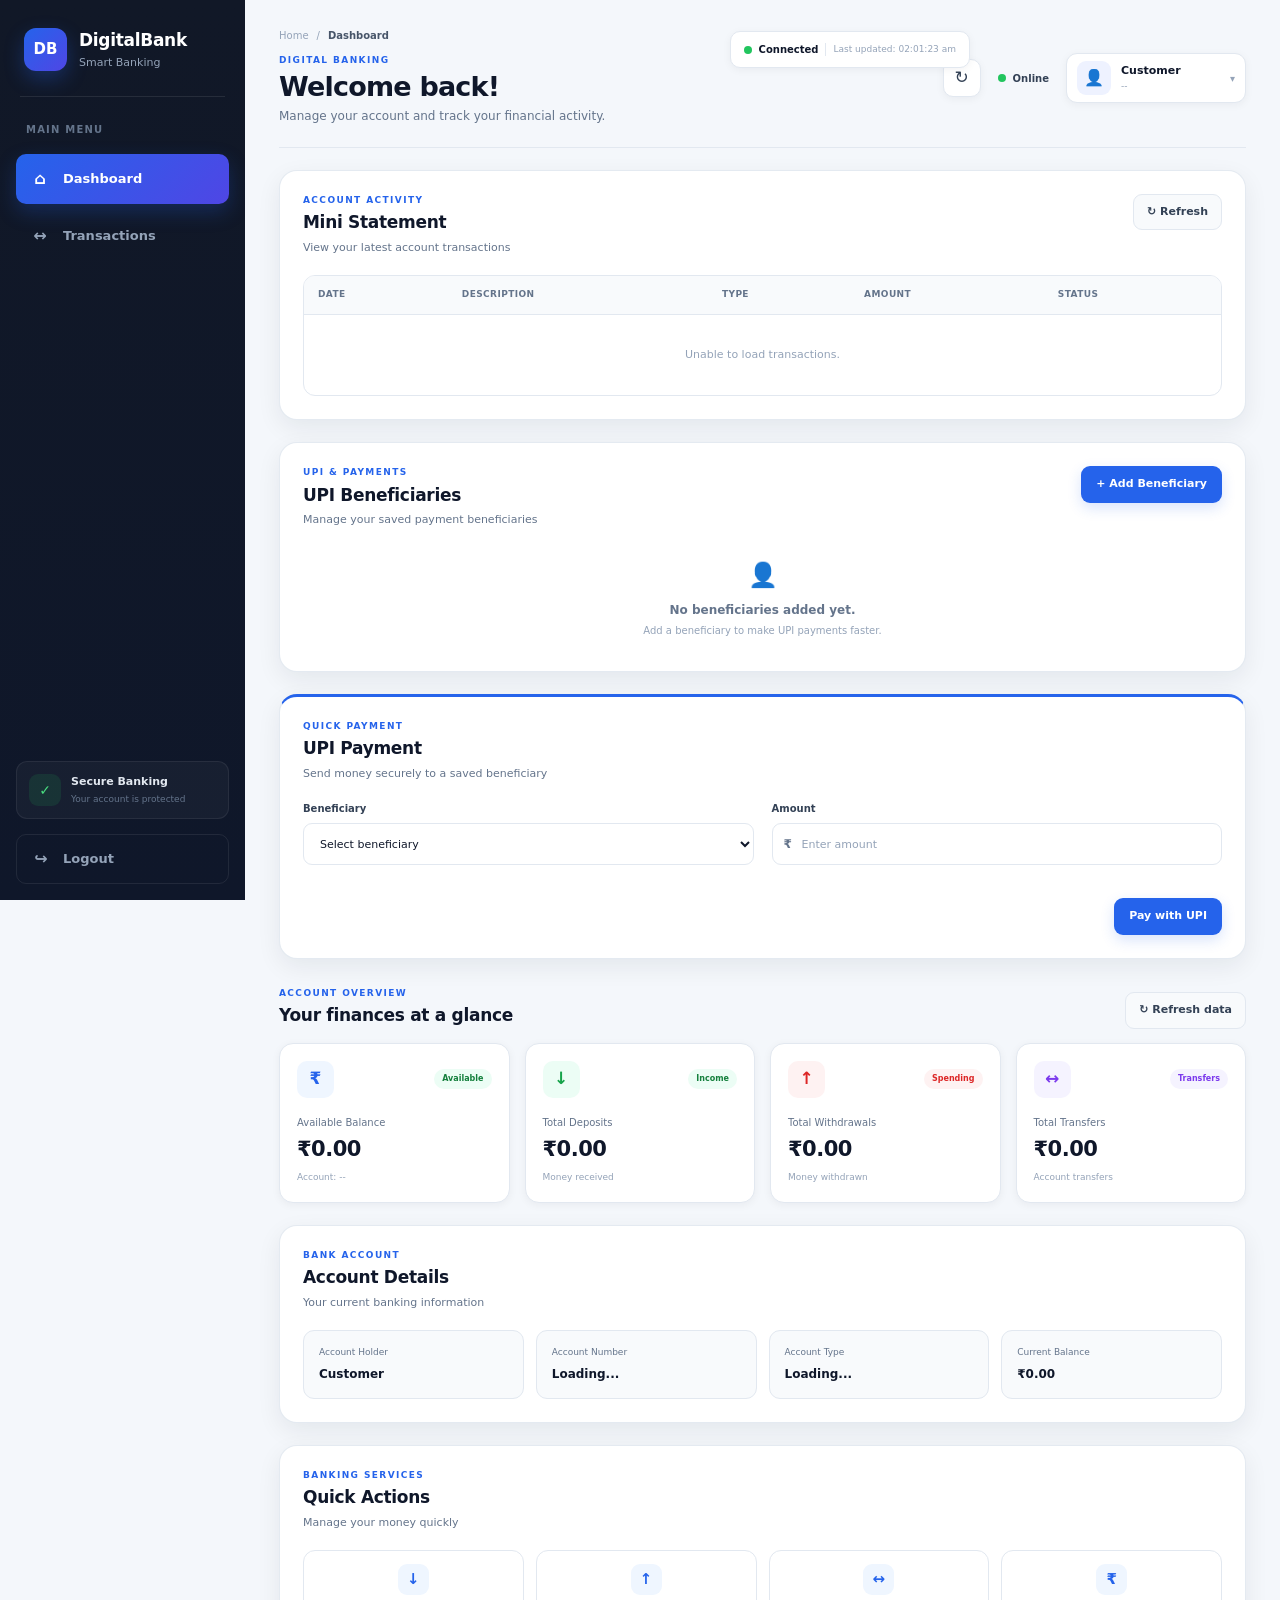
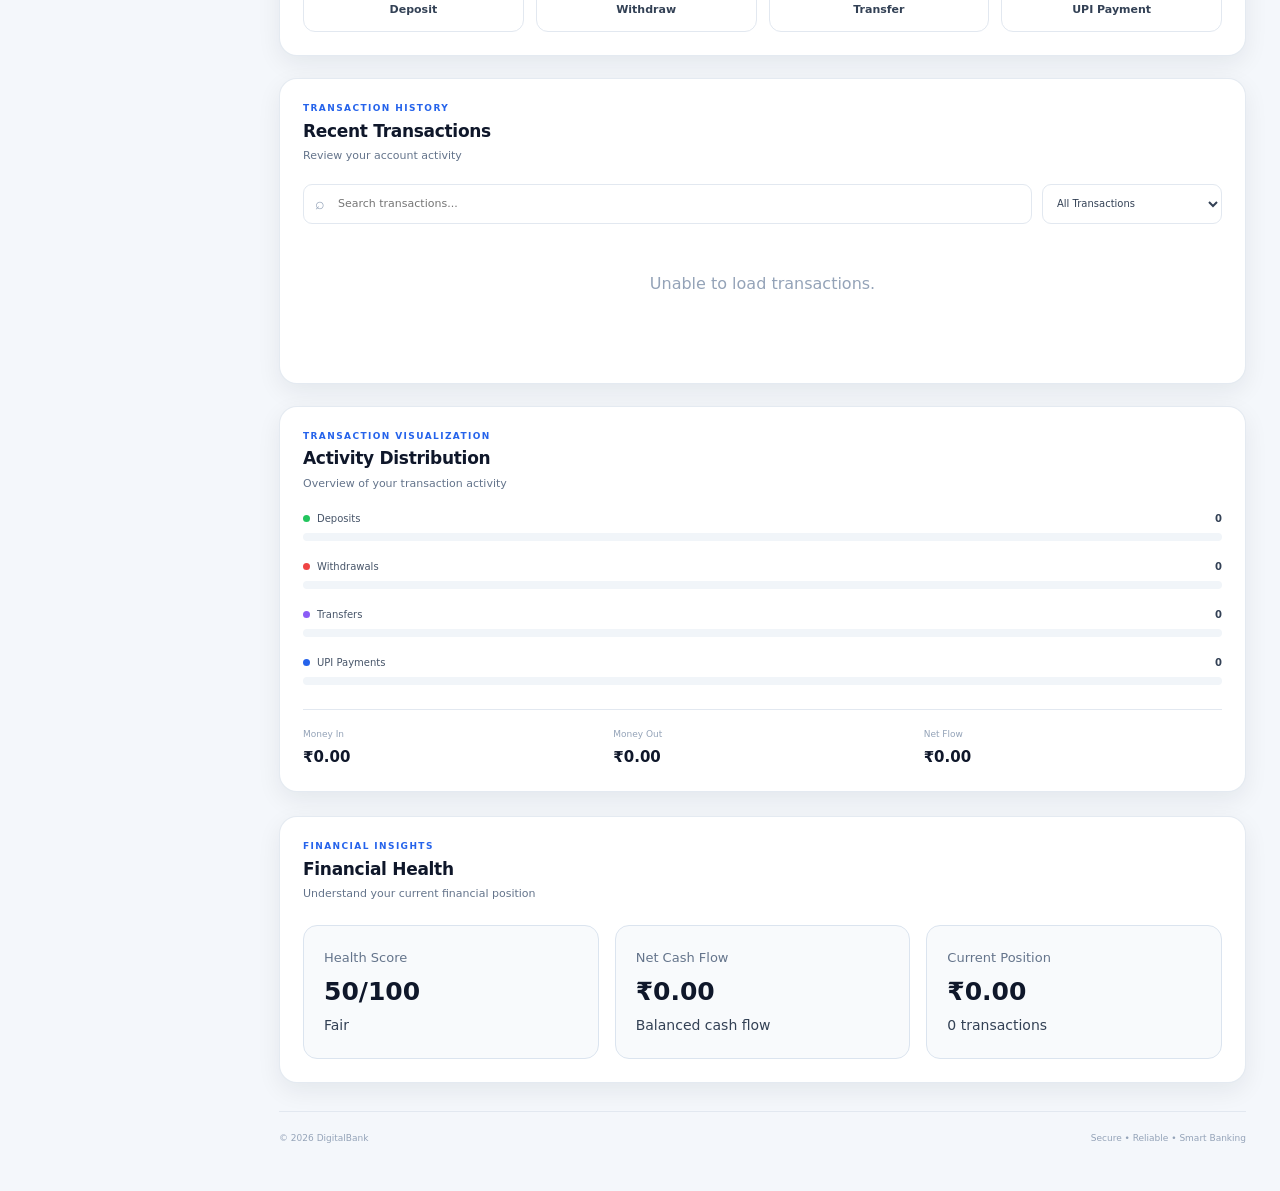
==== commit bde52e6b: "Fix transfer functionality and finalize dashboard" ====
--- a/frontend/dashboard.html
+++ b/frontend/dashboard.html
@@ -11,1669 +11,1599 @@
 
     <meta
         name="description"
-        content="DigitalBank secure banking dashboard"
+        content="DigitalBank secure digital banking dashboard"
     >
 
     <title>DigitalBank — Dashboard</title>
 
-    <link
-        rel="stylesheet"
-        href="dashboard.css"
+    <link rel="stylesheet" href="dashboard.css">
+
+</head>
+
+<body>
+
+<!-- =========================================================
+     NOTIFICATION
+========================================================= -->
+
+<div
+    id="bankingNotification"
+    class="banking-notification"
+    role="alert"
+    aria-live="polite"
+>
+    <div
+        id="notificationIcon"
+        class="notification-icon"
     >
-</head>
-
-<body>
+        ✓
+    </div>
+
+    <div class="notification-content">
+        <strong id="notificationTitle">
+            Success
+        </strong>
+
+        <span id="notificationMessage">
+            Operation completed successfully.
+        </span>
+    </div>
+
+    <button
+        type="button"
+        id="notificationClose"
+        class="notification-close"
+    >
+        ×
+    </button>
+</div>
+
+
+<!-- =========================================================
+     APP SHELL
+========================================================= -->
+
+<div class="app-shell">
+
 
     <!-- =====================================================
-         STEP 7.2 — BANKING NOTIFICATION
-         ===================================================== -->
-
-    <div
-        id="bankingNotification"
-        class="banking-notification"
-        role="alert"
-        aria-live="polite"
-    >
-
-        <div
-            class="notification-icon"
-            id="notificationIcon"
-        >
-            ✓
-        </div>
-
-        <div class="notification-content">
-
-            <strong id="notificationTitle">
-                Transaction Successful
-            </strong>
-
-            <span id="notificationMessage">
-                Your transaction was completed successfully.
-            </span>
-
-        </div>
-
-        <button
-            type="button"
-            id="notificationClose"
-            class="notification-close"
-            aria-label="Close notification"
-        >
-            ×
-        </button>
-
-    </div>
-
-
-    <!-- =====================================================
-         APP SHELL
+         SIDEBAR
     ====================================================== -->
 
-    <div class="app-shell">
-
-
-        <!-- =================================================
-             SIDEBAR
-        ================================================== -->
-
-        <aside class="sidebar">
-
-            <div class="sidebar-top">
-
-                <!-- BRAND -->
-
-                <div class="brand">
-
-                    <div class="brand-logo">
-                        DB
-                    </div>
-
-                    <div class="brand-text">
-
-                        <h2>
-                            DigitalBank
-                        </h2>
-
-                        <span>
-                            Smart Banking
-                        </span>
-
-                    </div>
-
-                </div>
-
-
-                <div class="sidebar-divider"></div>
-
-
-                <!-- NAVIGATION -->
-
-                <nav class="sidebar-nav">
-
-                    <p class="nav-section-title">
-                        MAIN MENU
-                    </p>
-
-
-                    <button
-                        type="button"
-                        class="nav-item active"
-                        id="dashboardNavBtn"
-                    >
-
-                        <span class="nav-icon">
-                            ⌂
-                        </span>
-
-                        <span>
-                            Dashboard
-                        </span>
-
-                    </button>
-
-
-                    <button
-                        type="button"
-                        class="nav-item"
-                        id="transactionsBtn"
-                    >
-
-                        <span class="nav-icon">
-                            ↔
-                        </span>
-
-                        <span>
-                            Transactions
-                        </span>
-
-                    </button>
-
-                </nav>
-
-            </div>
-
-
-            <!-- SIDEBAR BOTTOM -->
-
-            <div class="sidebar-bottom">
-
-                <div class="security-card">
-
-                    <div class="security-icon">
-                        ✓
-                    </div>
-
-                    <div>
-
-                        <strong>
-                            Secure Banking
-                        </strong>
-
-                        <span>
-                            Your account is protected
-                        </span>
-
-                    </div>
-
-                </div>
-
+    <aside class="sidebar">
+
+        <div class="sidebar-top">
+
+            <!-- BRAND -->
+
+            <div class="brand">
+
+                <div class="brand-logo">
+                    DB
+                </div>
+
+                <div class="brand-text">
+                    <h2>DigitalBank</h2>
+                    <span>Smart Banking</span>
+                </div>
+
+            </div>
+
+
+            <div class="sidebar-divider"></div>
+
+
+            <!-- NAVIGATION -->
+
+            <nav class="sidebar-nav">
+
+                <p class="nav-section-title">
+                    MAIN MENU
+                </p>
 
                 <button
                     type="button"
-                    class="logout-btn"
-                    id="logoutBtn"
-                >
-
-                    <span class="nav-icon">
-                        ↪
-                    </span>
+                    class="nav-item active"
+                    id="dashboardNavBtn"
+                >
+                    <span class="nav-icon">⌂</span>
+                    <span>Dashboard</span>
+                </button>
+
+
+                <button
+                    type="button"
+                    class="nav-item"
+                    id="transactionsBtn"
+                >
+                    <span class="nav-icon">↔</span>
+                    <span>Transactions</span>
+                </button>
+
+            </nav>
+
+        </div>
+
+
+        <!-- SIDEBAR BOTTOM -->
+
+        <div class="sidebar-bottom">
+
+            <div class="security-card">
+
+                <div class="security-icon">
+                    ✓
+                </div>
+
+                <div>
+                    <strong>Secure Banking</strong>
+                    <span>Your account is protected</span>
+                </div>
+
+            </div>
+
+
+            <button
+                type="button"
+                class="logout-btn"
+                id="logoutBtn"
+            >
+                <span class="nav-icon">↪</span>
+                <span>Logout</span>
+            </button>
+
+        </div>
+
+    </aside>
+
+
+    <!-- =====================================================
+         MAIN CONTENT
+    ====================================================== -->
+
+    <main class="main-content">
+
+
+        <!-- =================================================
+             TOP BAR
+        ================================================== -->
+
+        <header class="topbar">
+
+            <div class="topbar-left">
+
+                <div class="breadcrumb">
+                    <span>Home</span>
+                    <span>/</span>
+                    <strong>Dashboard</strong>
+                </div>
+
+                <p class="eyebrow">
+                    DIGITAL BANKING
+                </p>
+
+                <h1 id="welcomeMessage">
+                    Welcome back!
+                </h1>
+
+                <p class="subtitle">
+                    Manage your account and track your financial activity.
+                </p>
+
+            </div>
+
+
+            <!-- LIVE STATUS -->
+
+            <div class="live-dashboard-status">
+
+                <span
+                    class="live-status-dot"
+                    id="liveStatusDot"
+                ></span>
+
+                <span
+                    class="live-status-text"
+                    id="liveStatusText"
+                >
+                    Connecting
+                </span>
+
+                <span class="last-updated">
+                    Last updated:
+                    <span id="lastUpdated">--</span>
+                </span>
+
+            </div>
+
+
+            <!-- TOP RIGHT -->
+
+            <div class="topbar-right">
+
+                <button
+                    type="button"
+                    class="top-icon-btn"
+                    id="refreshBtn"
+                    title="Refresh dashboard"
+                >
+                    ↻
+                </button>
+
+
+                <div class="online-status">
+
+                    <span
+                        class="status-dot"
+                        id="onlineStatusDot"
+                    ></span>
+
+                    <span id="onlineStatusText">
+                        Online
+                    </span>
+
+                </div>
+
+
+                <div class="profile-box">
+
+                    <div class="profile-avatar">
+                        👤
+                    </div>
+
+                    <div class="profile-info">
+
+                        <strong id="profileName">
+                            Loading...
+                        </strong>
+
+                        <span id="profileEmail">
+                            Loading...
+                        </span>
+
+                    </div>
+
+                    <span class="profile-arrow">
+                        ▾
+                    </span>
+
+                </div>
+
+            </div>
+
+        </header>
+
+
+        <!-- =================================================
+             MINI STATEMENT
+        ================================================== -->
+
+        <section
+            class="dashboard-card mini-statement-card"
+            id="miniStatementSection"
+        >
+
+            <div class="card-header">
+
+                <div>
+                    <p class="section-label">
+                        ACCOUNT ACTIVITY
+                    </p>
+
+                    <h2>
+                        Mini Statement
+                    </h2>
+
+                    <p>
+                        View your latest account transactions
+                    </p>
+                </div>
+
+
+                <button
+                    type="button"
+                    class="secondary-btn"
+                    id="refreshMiniStatement"
+                >
+                    ↻ Refresh
+                </button>
+
+            </div>
+
+
+            <div class="mini-statement-table-wrapper">
+
+                <table class="banking-table">
+
+                    <thead>
+
+                        <tr>
+                            <th>Date</th>
+                            <th>Description</th>
+                            <th>Type</th>
+                            <th>Amount</th>
+                            <th>Status</th>
+                        </tr>
+
+                    </thead>
+
+
+                    <tbody id="miniStatementBody">
+
+                        <tr>
+                            <td
+                                colspan="5"
+                                class="empty-state"
+                            >
+                                Loading transactions...
+                            </td>
+                        </tr>
+
+                    </tbody>
+
+                </table>
+
+            </div>
+
+        </section>
+
+
+        <!-- =================================================
+             BENEFICIARIES
+        ================================================== -->
+
+        <section
+            class="dashboard-card beneficiaries-card"
+            id="beneficiariesSection"
+        >
+
+            <div class="card-header">
+
+                <div>
+
+                    <p class="section-label">
+                        UPI & PAYMENTS
+                    </p>
+
+                    <h2>
+                        UPI Beneficiaries
+                    </h2>
+
+                    <p>
+                        Manage your saved payment beneficiaries
+                    </p>
+
+                </div>
+
+
+                <button
+                    type="button"
+                    class="primary-btn"
+                    id="addBeneficiaryBtn"
+                >
+                    + Add Beneficiary
+                </button>
+
+            </div>
+
+
+            <div
+                id="beneficiariesList"
+                class="beneficiaries-list"
+            >
+
+                <div class="empty-state-block">
+
+                    <div class="empty-state-icon">
+                        👤
+                    </div>
+
+                    <strong>
+                        No beneficiaries added yet.
+                    </strong>
 
                     <span>
-                        Logout
-                    </span>
-
+                        Add a beneficiary to make UPI payments faster.
+                    </span>
+
+                </div>
+
+            </div>
+
+        </section>
+
+
+        <!-- =================================================
+             UPI PAYMENT
+        ================================================== -->
+
+        <section
+            class="dashboard-card upi-card"
+            id="upiPaymentSection"
+        >
+
+            <div class="card-header">
+
+                <div>
+
+                    <p class="section-label">
+                        QUICK PAYMENT
+                    </p>
+
+                    <h2>
+                        UPI Payment
+                    </h2>
+
+                    <p>
+                        Send money securely to a saved beneficiary
+                    </p>
+
+                </div>
+
+            </div>
+
+
+            <form
+                id="upiPaymentForm"
+                class="upi-payment-form"
+            >
+
+                <div class="form-grid">
+
+                    <div class="form-group">
+
+                        <label for="upiBeneficiary">
+                            Beneficiary
+                        </label>
+
+                        <select
+                            id="upiBeneficiary"
+                            required
+                        >
+
+                            <option value="">
+                                Select beneficiary
+                            </option>
+
+                        </select>
+
+                    </div>
+
+
+                    <div class="form-group">
+
+                        <label for="upiAmount">
+                            Amount
+                        </label>
+
+                        <div class="amount-input">
+
+                            <span>₹</span>
+
+                            <input
+                                type="number"
+                                id="upiAmount"
+                                min="0.01"
+                                step="0.01"
+                                placeholder="Enter amount"
+                                required
+                            >
+
+                        </div>
+
+                    </div>
+
+                </div>
+
+
+                <p
+                    id="upiMessage"
+                    class="form-message"
+                    aria-live="polite"
+                ></p>
+
+
+                <div class="form-actions">
+
+                    <button
+                        type="submit"
+                        class="primary-btn"
+                        id="upiPayBtn"
+                    >
+                        Pay with UPI
+                    </button>
+
+                </div>
+
+            </form>
+
+        </section>
+
+
+        <!-- =================================================
+             ACCOUNT OVERVIEW
+        ================================================== -->
+
+        <section
+            class="account-overview"
+            id="accountOverview"
+        >
+
+            <div class="section-heading-row">
+
+                <div>
+
+                    <p class="section-label">
+                        ACCOUNT OVERVIEW
+                    </p>
+
+                    <h2>
+                        Your finances at a glance
+                    </h2>
+
+                </div>
+
+
+                <button
+                    type="button"
+                    class="secondary-btn"
+                    id="refreshDataBtn"
+                >
+                    ↻ Refresh data
                 </button>
 
             </div>
 
-        </aside>
-
-
-
-        <!-- =================================================
-             MAIN CONTENT
-        ================================================== -->
-
-        <main class="main-content">
-
-
-            <!-- =================================================
-                 TOPBAR
-            ================================================== -->
-
-            <header class="topbar">
-
-                <div class="topbar-left">
-
-                    <div class="breadcrumb">
-
-                        <span>
-                            Home
+
+            <!-- KPI CARDS -->
+
+            <div class="kpi-grid">
+
+
+                <!-- BALANCE -->
+
+                <div class="kpi-card balance-card">
+
+                    <div class="kpi-top">
+
+                        <div class="kpi-icon">
+                            ₹
+                        </div>
+
+                        <span class="kpi-badge available">
+                            Available
                         </span>
 
-                        <span>
-                            /
-                        </span>
-
-                        <strong>
-                            Dashboard
-                        </strong>
-
                     </div>
 
-
-                    <p class="eyebrow">
-                        DIGITAL BANKING
-                    </p>
-
-
-                    <h1 id="welcomeMessage">
-                        Welcome back!
-                    </h1>
-
-
-                    <p class="subtitle">
-                        Manage your account and track your financial activity.
-                    </p>
-
-                </div>
-
-
-
-                <!-- =================================================
-                     LIVE DASHBOARD STATUS
-                ================================================== -->
-
-                <div class="live-dashboard-status">
-
-                    <span class="live-status-dot"></span>
+                    <span class="kpi-label">
+                        Available Balance
+                    </span>
+
+                    <strong
+                        class="kpi-value"
+                        id="balanceValue"
+                    >
+                        ₹0.00
+                    </strong>
 
                     <span
-    class="live-status-text"
-    id="liveStatusText"
->
-    Offline
-</span>
-
-                    <span class="last-updated">
-                        Last updated:
-                        <span id="lastUpdated">
-                            --
-                        </span>
-                    </span>
-
-                </div>
-
-
-
-                <!-- =================================================
-                     TOPBAR RIGHT
-                ================================================== -->
-
-                <div class="topbar-right">
-
-                    <button
-                        type="button"
-                        class="top-icon-btn"
-                        id="refreshBtn"
-                        title="Refresh account"
-                        aria-label="Refresh account"
+                        class="kpi-meta"
+                        id="accountNumberDisplay"
                     >
-                        ↻
-                    </button>
-
-
-                    <div class="online-status">
-
-                        <span class="status-dot"></span>
-
-                        <span>
-                            Online
-                        </span>
-
-                    </div>
-
-
-                    <div class="profile-box">
-
-                        <div class="profile-avatar">
-                            <span>
-                                👤
-                            </span>
-                        </div>
-
-
-                        <div class="profile-info">
-
-                            <strong id="profileName">
-                                Loading...
-                            </strong>
-
-                            <span id="profileEmail">
-                                Loading...
-                            </span>
-
-                        </div>
-
-
-                        <span class="profile-arrow">
-                            ▾
-                        </span>
-
-                    </div>
-
-                </div>
-
-            </header>
-
-
-
-            <!-- =================================================
-                 ACCOUNT OVERVIEW
-            ================================================== -->
-
-            <section class="section">
-
-                <div class="section-heading">
-
-                    <div>
-
-                        <p class="section-label">
-                            ACCOUNT OVERVIEW
-                        </p>
-
-                        <h2>
-                            Your finances at a glance
-                        </h2>
-
-                    </div>
-
-
-                    <button
-                        type="button"
-                        class="refresh-btn"
-                        id="refreshBtnSecondary"
-                    >
-                        ↻ Refresh data
-                    </button>
-
-                </div>
-
-
-
-                <!-- STATS -->
-
-                <div class="stats-grid">
-
-
-                    <!-- BALANCE -->
-
-                    <div class="stat-card balance-card">
-
-                        <div class="stat-card-top">
-
-                            <div class="stat-icon balance-icon">
-                                ₹
-                            </div>
-
-                            <span class="stat-status positive">
-                                ● Available
-                            </span>
-
-                        </div>
-
-
-                        <div class="stat-content">
-
-                            <span class="stat-label">
-                                Available Balance
-                            </span>
-
-                            <strong
-                                class="stat-value"
-                                id="balance"
-                            >
-                                ₹0.00
-                            </strong>
-
-                            <span class="stat-description">
-                                Current account balance
-                            </span>
-
-                        </div>
-
-                    </div>
-
-
-
-                    <!-- DEPOSITS -->
-
-                    <div class="stat-card">
-
-                        <div class="stat-card-top">
-
-                            <div class="stat-icon deposit-icon">
-                                ↓
-                            </div>
-
-                            <span class="stat-status positive">
-                                Income
-                            </span>
-
-                        </div>
-
-
-                        <div class="stat-content">
-
-                            <span class="stat-label">
-                                Total Deposits
-                            </span>
-
-                            <strong
-                                class="stat-value"
-                                id="totalDeposits"
-                            >
-                                ₹0.00
-                            </strong>
-
-                            <span class="stat-description">
-                                Money added to account
-                            </span>
-
-                        </div>
-
-                    </div>
-
-
-
-                    <!-- WITHDRAWALS -->
-
-                    <div class="stat-card">
-
-                        <div class="stat-card-top">
-
-                            <div class="stat-icon withdrawal-icon">
-                                ↑
-                            </div>
-
-                            <span class="stat-status negative">
-                                Spending
-                            </span>
-
-                        </div>
-
-
-                        <div class="stat-content">
-
-                            <span class="stat-label">
-                                Total Withdrawals
-                            </span>
-
-                            <strong
-                                class="stat-value"
-                                id="totalWithdrawals"
-                            >
-                                ₹0.00
-                            </strong>
-
-                            <span class="stat-description">
-                                Money withdrawn
-                            </span>
-
-                        </div>
-
-                    </div>
-
-
-
-                    <!-- TRANSFERS -->
-
-                    <div class="stat-card">
-
-                        <div class="stat-card-top">
-
-                            <div class="stat-icon transfer-icon">
-                                ↔
-                            </div>
-
-                            <span class="stat-status purple">
-                                Transfers
-                            </span>
-
-                        </div>
-
-
-                        <div class="stat-content">
-
-                            <span class="stat-label">
-                                Total Transfers
-                            </span>
-
-                            <strong
-                                class="stat-value"
-                                id="totalTransfers"
-                            >
-                                ₹0.00
-                            </strong>
-
-                            <span class="stat-description">
-                                Money transferred
-                            </span>
-
-                        </div>
-
-                    </div>
-
-                </div>
-
-            </section>
-
-
-
-            <!-- =================================================
-                 ACCOUNT DETAILS
-            ================================================== -->
-
-            <section class="account-panel">
-
-                <div class="account-panel-header">
-
-                    <div>
-
-                        <p class="section-label">
-                            ACCOUNT DETAILS
-                        </p>
-
-                        <h2>
-                            Banking Information
-                        </h2>
-
-                    </div>
-
-
-                    <div class="verified-badge">
-
-                        <span>
-                            ●
-                        </span>
-
-                        Active Account
-
-                    </div>
-
-                </div>
-
-
-
-                <div class="account-details-grid">
-
-
-                    <!-- ACCOUNT NUMBER -->
-
-                    <div class="account-detail">
-
-                        <div class="detail-icon">
-                            #
-                        </div>
-
-                        <div>
-
-                            <span>
-                                Account Number
-                            </span>
-
-                            <strong id="accountNumber">
-                                Loading...
-                            </strong>
-
-                        </div>
-
-                    </div>
-
-
-
-                    <!-- ACCOUNT TYPE -->
-
-                    <div class="account-detail">
-
-                        <div class="detail-icon">
-                            $
-                        </div>
-
-                        <div>
-
-                            <span>
-                                Account Type
-                            </span>
-
-                            <strong id="accountType">
-                                Savings
-                            </strong>
-
-                        </div>
-
-                    </div>
-
-                </div>
-
-            </section>
-
-
-
-            <!-- =================================================
-                 QUICK ACTIONS
-            ================================================== -->
-
-            <section class="section">
-
-                <div class="section-heading">
-
-                    <div>
-
-                        <p class="section-label">
-                            QUICK ACTIONS
-                        </p>
-
-                        <h2>
-                            Manage your money
-                        </h2>
-
-                    </div>
-
-                </div>
-
-
-                <div class="quick-actions">
-
-
-                    <!-- DEPOSIT -->
-
-                    <button
-                        type="button"
-                        class="action-card deposit-action"
-                        id="depositBtn"
-                    >
-
-                        <div class="action-icon">
+                        Account: --
+                    </span>
+
+                </div>
+
+
+                <!-- DEPOSITS -->
+
+                <div class="kpi-card deposit-card">
+
+                    <div class="kpi-top">
+
+                        <div class="kpi-icon">
                             ↓
                         </div>
 
-                        <div class="action-content">
-
-                            <strong>
-                                Deposit
-                            </strong>
-
-                            <span>
-                                Add money to your account
-                            </span>
-
-                        </div>
-
-                        <div class="action-arrow">
-                            →
-                        </div>
-
-                    </button>
-
-
-
-                    <!-- WITHDRAW -->
-
-                    <button
-                        type="button"
-                        class="action-card withdraw-action"
-                        id="withdrawBtn"
+                        <span class="kpi-badge income">
+                            Income
+                        </span>
+
+                    </div>
+
+                    <span class="kpi-label">
+                        Total Deposits
+                    </span>
+
+                    <strong
+                        class="kpi-value"
+                        id="depositValue"
                     >
-
-                        <div class="action-icon">
+                        ₹0.00
+                    </strong>
+
+                    <span class="kpi-meta">
+                        Money received
+                    </span>
+
+                </div>
+
+
+                <!-- WITHDRAWALS -->
+
+                <div class="kpi-card withdrawal-card">
+
+                    <div class="kpi-top">
+
+                        <div class="kpi-icon">
                             ↑
                         </div>
 
-                        <div class="action-content">
-
-                            <strong>
-                                Withdraw
-                            </strong>
-
-                            <span>
-                                Withdraw money from account
-                            </span>
-
-                        </div>
-
-                        <div class="action-arrow">
-                            →
-                        </div>
-
-                    </button>
-
-
-
-                    <!-- TRANSFER -->
-
-                    <button
-                        type="button"
-                        class="action-card transfer-action"
-                        id="transferBtn"
+                        <span class="kpi-badge spending">
+                            Spending
+                        </span>
+
+                    </div>
+
+                    <span class="kpi-label">
+                        Total Withdrawals
+                    </span>
+
+                    <strong
+                        class="kpi-value"
+                        id="withdrawalValue"
                     >
-
-                        <div class="action-icon">
+                        ₹0.00
+                    </strong>
+
+                    <span class="kpi-meta">
+                        Money withdrawn
+                    </span>
+
+                </div>
+
+
+                <!-- TRANSFERS -->
+
+                <div class="kpi-card transfer-card">
+
+                    <div class="kpi-top">
+
+                        <div class="kpi-icon">
                             ↔
                         </div>
 
-                        <div class="action-content">
-
-                            <strong>
-                                Transfer
-                            </strong>
-
-                            <span>
-                                Send money to another account
-                            </span>
-
-                        </div>
-
-                        <div class="action-arrow">
-                            →
-                        </div>
-
-                    </button>
-
-                </div>
-
-            </section>
-
-
-
-            <!-- =================================================
-                 ANALYTICS
-            ================================================== -->
-
-            <section class="analytics-grid">
-
-
-                <!-- TRANSACTION ANALYTICS -->
-
-                <div class="analytics-card">
-
-                    <div class="card-header">
-
-                        <div>
-
-                            <p class="section-label">
-                                TRANSACTION ANALYTICS
-                            </p>
-
-                            <h2>
-                                Activity Overview
-                            </h2>
-
-                        </div>
-
-
-                        <span class="live-badge">
-
-                            <span></span>
-
-                            LIVE
-
+                        <span class="kpi-badge transfers">
+                            Transfers
                         </span>
 
                     </div>
 
-
-
-                    <div class="analytics-stats">
-
-
-                        <div class="mini-stat">
-
-                            <span>
-                                Transactions
-                            </span>
-
-                            <strong id="analyticsTotalTransactions">
-                                0
-                            </strong>
-
-                        </div>
-
-
-                        <div class="mini-stat">
-
-                            <span>
-                                Money In
-                            </span>
-
-                            <strong id="analyticsCredits">
-                                ₹0.00
-                            </strong>
-
-                        </div>
-
-
-                        <div class="mini-stat">
-
-                            <span>
-                                Money Out
-                            </span>
-
-                            <strong id="analyticsDebits">
-                                ₹0.00
-                            </strong>
-
-                        </div>
-
-
-                        <div class="mini-stat">
-
-                            <span>
-                                Average
-                            </span>
-
-                            <strong id="analyticsAverage">
-                                ₹0.00
-                            </strong>
-
-                        </div>
-
-                    </div>
-
-
-
-                    <!-- ACTIVITY BARS -->
-
-                    <div class="activity-bars">
-
-
-                        <div class="activity-row">
-
-                            <div class="activity-label">
-
-                                <span>
-
-                                    <i class="legend-dot deposit-dot"></i>
-
-                                    Deposits
-
-                                </span>
-
-                                <strong id="analyticsDeposits">
-                                    0
-                                </strong>
-
-                            </div>
-
-
-                            <div class="progress-track">
-
-                                <div
-                                    class="progress-fill deposit-fill"
-                                    id="depositProgress"
-                                ></div>
-
-                            </div>
-
-                        </div>
-
-
-
-                        <div class="activity-row">
-
-                            <div class="activity-label">
-
-                                <span>
-
-                                    <i class="legend-dot withdrawal-dot"></i>
-
-                                    Withdrawals
-
-                                </span>
-
-                                <strong id="analyticsWithdrawals">
-                                    0
-                                </strong>
-
-                            </div>
-
-
-                            <div class="progress-track">
-
-                                <div
-                                    class="progress-fill withdrawal-fill"
-                                    id="withdrawalProgress"
-                                ></div>
-
-                            </div>
-
-                        </div>
-
-
-
-                        <div class="activity-row">
-
-                            <div class="activity-label">
-
-                                <span>
-
-                                    <i class="legend-dot transfer-dot"></i>
-
-                                    Transfers
-
-                                </span>
-
-                                <strong id="analyticsTransfers">
-                                    0
-                                </strong>
-
-                            </div>
-
-
-                            <div class="progress-track">
-
-                                <div
-                                    class="progress-fill transfer-fill"
-                                    id="transferProgress"
-                                ></div>
-
-                            </div>
-
-                        </div>
-
-                    </div>
-
-                </div>
-
-
-
-                <!-- =================================================
-                     FINANCIAL HEALTH
-                ================================================== -->
-
-                <div class="health-card">
-
-                    <div class="card-header">
-
-                        <div>
-
-                            <p class="section-label">
-                                FINANCIAL HEALTH
-                            </p>
-
-                            <h2>
-                                Your Score
-                            </h2>
-
-                        </div>
-
-
-                        <span class="health-badge">
-                            Healthy
-                        </span>
-
-                    </div>
-
-
-
-                    <div class="health-score">
-
-                        <div class="score-circle">
-
-                            <div class="score-inner">
-
-                                <strong id="scoreCircleValue">
-                                    70
-                                </strong>
-
-                                <span>
-                                    /100
-                                </span>
-
-                            </div>
-
-                        </div>
-
-
-                        <div class="health-info">
-
-                            <strong id="financialHealthScore">
-                                70
-                            </strong>
-
-                            <span id="financialHealthStatus">
-                                Good
-                            </span>
-
-                            <small>
-                                Financial health score
-                            </small>
-
-                        </div>
-
-                    </div>
-
-
-
-                    <p
-                        class="health-message"
-                        id="financialHealthMessage"
+                    <span class="kpi-label">
+                        Total Transfers
+                    </span>
+
+                    <strong
+                        class="kpi-value"
+                        id="transferValue"
                     >
-                        Your financial position is stable.
+                        ₹0.00
+                    </strong>
+
+                    <span class="kpi-meta">
+                        Account transfers
+                    </span>
+
+                </div>
+
+            </div>
+
+        </section>
+
+
+        <!-- =================================================
+             ACCOUNT DETAILS
+        ================================================== -->
+
+        <section
+            class="dashboard-card account-details-card"
+            id="accountDetailsSection"
+        >
+
+            <div class="card-header">
+
+                <div>
+
+                    <p class="section-label">
+                        BANK ACCOUNT
                     </p>
 
-
-
-                    <div class="health-metrics">
-
-
-                        <div class="health-row">
-
-                            <div class="health-row-header">
-                                <span>
-                                    Income activity
-                                </span>
-                            </div>
-
-                            <div class="progress-track">
-
-                                <div
-                                    class="progress-fill deposit-fill"
-                                    id="healthDepositProgress"
-                                ></div>
-
-                            </div>
-
-                        </div>
-
-
-
-                        <div class="health-row">
-
-                            <div class="health-row-header">
-                                <span>
-                                    Spending activity
-                                </span>
-                            </div>
-
-                            <div class="progress-track">
-
-                                <div
-                                    class="progress-fill withdrawal-fill"
-                                    id="healthWithdrawalProgress"
-                                ></div>
-
-                            </div>
-
-                        </div>
-
-
-
-                        <div class="health-row">
-
-                            <div class="health-row-header">
-                                <span>
-                                    Transfer activity
-                                </span>
-                            </div>
-
-                            <div class="progress-track">
-
-                                <div
-                                    class="progress-fill transfer-fill"
-                                    id="healthTransferProgress"
-                                ></div>
-
-                            </div>
-
-                        </div>
-
-                    </div>
-
-                </div>
-
-            </section>
-
-
-
-            <!-- =================================================
-                 CASH FLOW
-            ================================================== -->
-
-            <section class="cashflow-card">
-
-                <div class="card-header">
-
-                    <div>
-
-                        <p class="section-label">
-                            CASH FLOW
-                        </p>
-
-                        <h2>
-                            Financial Movement
-                        </h2>
-
-                    </div>
-
-                </div>
-
-
-
-                <div class="cashflow-grid">
-
-
-                    <!-- MONEY IN -->
-
-                    <div class="cashflow-item">
-
-                        <div class="cashflow-icon income">
-                            ↓
-                        </div>
-
-                        <div>
-
-                            <span>
-                                Money In
-                            </span>
-
-                            <strong id="analyticsMoneyIn">
-                                ₹0.00
-                            </strong>
-
-                        </div>
-
-                    </div>
-
-
-
-                    <!-- MONEY OUT -->
-
-                    <div class="cashflow-item">
-
-                        <div class="cashflow-icon expense">
-                            ↑
-                        </div>
-
-                        <div>
-
-                            <span>
-                                Money Out
-                            </span>
-
-                            <strong id="analyticsMoneyOut">
-                                ₹0.00
-                            </strong>
-
-                        </div>
-
-                    </div>
-
-
-
-                    <!-- NET FLOW -->
-
-                    <div class="cashflow-item net">
-
-                        <div class="cashflow-icon net-icon">
-                            ↗
-                        </div>
-
-                        <div>
-
-                            <span>
-                                Net Flow
-                            </span>
-
-                            <strong id="analyticsNetFlow">
-                                ₹0.00
-                            </strong>
-
-                        </div>
-
-                    </div>
-
-                </div>
-
-            </section>
-
-
-
-            <!-- =================================================
-                 TRANSACTION HISTORY
-            ================================================== -->
-
-            <section
-                class="transactions-section"
-                id="transactionsSection"
-            >
-
-                <div class="section-heading">
-
-                    <div>
-
-                        <p class="section-label">
-                            TRANSACTION HISTORY
-                        </p>
-
-                        <h2 id="transactionsTitle">
-                            Recent Transactions
-                        </h2>
-
-                    </div>
-
-                </div>
-
-
-
-                <!-- CONTROLS -->
-
-                <div class="transaction-controls">
-
-
-                    <div class="search-wrapper">
-
-                        <span class="search-icon">
-                            ⌕
-                        </span>
-
-                        <input
-                            type="search"
-                            id="transactionSearch"
-                            placeholder="Search transactions..."
-                            autocomplete="off"
-                        >
-
-                    </div>
-
-
-
-                    <select id="transactionFilter">
-
-                        <option value="all">
-                            All Transactions
-                        </option>
-
-                        <option value="deposit">
-                            Deposits
-                        </option>
-
-                        <option value="withdrawal">
-                            Withdrawals
-                        </option>
-
-                        <option value="transfer">
-                            Transfers
-                        </option>
-
-                    </select>
-
-                </div>
-
-
-
-                <!-- TRANSACTIONS -->
-
-                <div
-                    class="transactions-container"
-                    id="transactionsContainer"
-                >
-
-                    <p class="loading">
-                        Loading transactions...
+                    <h2>
+                        Account Details
+                    </h2>
+
+                    <p>
+                        Your current banking information
                     </p>
 
                 </div>
 
-            </section>
-
-
-
-            <!-- =================================================
-                 TRANSACTION VISUALIZATION
-            ================================================== -->
-
-            <section class="visualization-card">
-
-                <div class="card-header">
-
-                    <div>
-
-                        <p class="section-label">
-                            TRANSACTION VISUALIZATION
-                        </p>
-
-                        <h2>
-                            Activity Distribution
-                        </h2>
-
-                    </div>
-
-                </div>
-
-
-
-                <div class="visual-bars">
-
-
-                    <!-- DEPOSITS -->
-
-                    <div class="visual-row">
-
-                        <div class="visual-title">
-
-                            <span>
-
-                                <i class="legend-dot deposit-dot"></i>
-
-                                Deposits
-
-                            </span>
-
-                            <strong id="chartDepositCount">
-                                0
-                            </strong>
-
-                        </div>
-
-
-                        <div class="visual-track">
-
-                            <div
-                                class="visual-fill deposit-fill"
-                                id="chartDepositBar"
-                            ></div>
-
-                        </div>
-
-                    </div>
-
-
-
-                    <!-- WITHDRAWALS -->
-
-                    <div class="visual-row">
-
-                        <div class="visual-title">
-
-                            <span>
-
-                                <i class="legend-dot withdrawal-dot"></i>
-
-                                Withdrawals
-
-                            </span>
-
-                            <strong id="chartWithdrawalCount">
-                                0
-                            </strong>
-
-                        </div>
-
-
-                        <div class="visual-track">
-
-                            <div
-                                class="visual-fill withdrawal-fill"
-                                id="chartWithdrawalBar"
-                            ></div>
-
-                        </div>
-
-                    </div>
-
-
-
-                    <!-- TRANSFERS -->
-
-                    <div class="visual-row">
-
-                        <div class="visual-title">
-
-                            <span>
-
-                                <i class="legend-dot transfer-dot"></i>
-
-                                Transfers
-
-                            </span>
-
-                            <strong id="chartTransferCount">
-                                0
-                            </strong>
-
-                        </div>
-
-
-                        <div class="visual-track">
-
-                            <div
-                                class="visual-fill transfer-fill"
-                                id="chartTransferBar"
-                            ></div>
-
-                        </div>
-
-                    </div>
-
-                </div>
-
-
-
-                <!-- CHART SUMMARY -->
-
-                <div class="chart-summary">
-
-
-                    <div>
-
-                        <span>
-                            Money In
-                        </span>
-
-                        <strong id="chartMoneyIn">
-                            ₹0.00
-                        </strong>
-
-                    </div>
-
-
-                    <div>
-
-                        <span>
-                            Money Out
-                        </span>
-
-                        <strong id="chartMoneyOut">
-                            ₹0.00
-                        </strong>
-
-                    </div>
-
-
-                    <div>
-
-                        <span>
-                            Net Flow
-                        </span>
-
-                        <strong id="chartNetFlow">
-                            ₹0.00
-                        </strong>
-
-                    </div>
-
-                </div>
-
-            </section>
-
-
-
-            <!-- =================================================
-                 FOOTER
-            ================================================== -->
-
-            <footer class="dashboard-footer">
-
-                <span>
-                    © 2026 DigitalBank
-                </span>
-
-                <span>
-                    Secure • Reliable • Smart Banking
-                </span>
-
-            </footer>
-
-        </main>
-
-    </div>
-
-
-
-    <!-- =====================================================
-         TRANSACTION MODAL
-    ====================================================== -->
-
-    <div
-        class="modal"
-        id="transactionModal"
-        aria-hidden="true"
-    >
-
-        <div class="modal-overlay"></div>
-
-
-        <div
-            class="modal-content"
-            role="dialog"
-            aria-modal="true"
-            aria-labelledby="modalTitle"
+            </div>
+
+
+            <div class="account-details-grid">
+
+                <div class="detail-item">
+
+                    <span>
+                        Account Holder
+                    </span>
+
+                    <strong id="accountHolder">
+                        Loading...
+                    </strong>
+
+                </div>
+
+
+                <div class="detail-item">
+
+                    <span>
+                        Account Number
+                    </span>
+
+                    <strong id="accountNumber">
+                        Loading...
+                    </strong>
+
+                </div>
+
+
+                <div class="detail-item">
+
+                    <span>
+                        Account Type
+                    </span>
+
+                    <strong id="accountType">
+                        Loading...
+                    </strong>
+
+                </div>
+
+
+                <div class="detail-item">
+
+                    <span>
+                        Current Balance
+                    </span>
+
+                    <strong id="accountBalance">
+                        ₹0.00
+                    </strong>
+
+                </div>
+
+            </div>
+
+        </section>
+
+
+        <!-- =================================================
+             QUICK ACTIONS
+        ================================================== -->
+
+        <section
+            class="dashboard-card quick-actions-card"
+            id="quickActionsSection"
         >
 
-
-            <!-- MODAL HEADER -->
-
-            <div class="modal-header">
+            <div class="card-header">
 
                 <div>
 
                     <p class="section-label">
-                        TRANSACTION
+                        BANKING SERVICES
                     </p>
 
-                    <h2 id="modalTitle">
-                        Transaction
+                    <h2>
+                        Quick Actions
                     </h2>
 
-                </div>
+                    <p>
+                        Manage your money quickly
+                    </p>
+
+                </div>
+
+            </div>
+
+
+            <div class="quick-actions-grid">
 
 
                 <button
                     type="button"
-                    class="modal-close"
-                    id="closeModalBtn"
-                    aria-label="Close transaction window"
-                >
-                    ×
+                    class="quick-action"
+                    id="depositBtn"
+                    data-action="deposit"
+                >
+
+                    <span class="quick-action-icon">
+                        ↓
+                    </span>
+
+                    <span>
+                        Deposit
+                    </span>
+
                 </button>
 
-            </div>
-
-
-
-            <!-- SECURITY MESSAGE -->
-
-            <div class="modal-security-note">
-
-                <span>
-                    🔒
-                </span>
-
-                <span>
-                    Your transaction is processed securely.
-                </span>
-
-            </div>
-
-
-
-            <!-- FORM -->
-
-            <form id="transactionForm">
-
-
-                <!-- AMOUNT -->
-
-                <div class="form-group">
-
-                    <label for="transactionAmount">
-                        Amount
-                    </label>
-
-
-                    <div class="amount-input">
-
-                        <span>
-                            ₹
-                        </span>
-
-                        <input
-                            type="number"
-                            id="transactionAmount"
-                            min="0.01"
-                            step="0.01"
-                            placeholder="0.00"
-                            required
-                            autocomplete="off"
-                        >
-
-                    </div>
-
-                </div>
-
-
-
-                <!-- RECEIVER -->
-
-                <div
-                    class="form-group"
-                    id="recipientGroup"
-                    style="display:none;"
-                >
-
-                    <label for="recipientAccount">
-                        Receiver Account Number
-                    </label>
+
+                <button
+                    type="button"
+                    class="quick-action"
+                    id="withdrawBtn"
+                    data-action="withdraw"
+                >
+
+                    <span class="quick-action-icon">
+                        ↑
+                    </span>
+
+                    <span>
+                        Withdraw
+                    </span>
+
+                </button>
+
+
+                <button
+                    type="button"
+                    class="quick-action"
+                    id="transferBtn"
+                    data-action="transfer"
+                >
+
+                    <span class="quick-action-icon">
+                        ↔
+                    </span>
+
+                    <span>
+                        Transfer
+                    </span>
+
+                </button>
+
+
+                <button
+                    type="button"
+                    class="quick-action"
+                    id="upiQuickBtn"
+                >
+
+                    <span class="quick-action-icon">
+                        ₹
+                    </span>
+
+                    <span>
+                        UPI Payment
+                    </span>
+
+                </button>
+
+            </div>
+
+        </section>
+
+
+        <!-- =================================================
+             TRANSACTIONS
+        ================================================== -->
+
+        <section
+            class="dashboard-card transactions-card"
+            id="transactionsSection"
+        >
+
+            <div class="card-header">
+
+                <div>
+
+                    <p class="section-label">
+                        TRANSACTION HISTORY
+                    </p>
+
+                    <h2 id="transactionsTitle">
+                        Recent Transactions
+                    </h2>
+
+                    <p>
+                        Review your account activity
+                    </p>
+
+                </div>
+
+            </div>
+
+
+            <!-- CONTROLS -->
+
+            <div class="transaction-controls">
+
+                <div class="search-wrapper">
+
+                    <span class="search-icon">
+                        ⌕
+                    </span>
 
                     <input
-                        type="text"
-                        id="recipientAccount"
-                        placeholder="Enter receiver account number"
+                        type="search"
+                        id="transactionSearch"
+                        placeholder="Search transactions..."
                         autocomplete="off"
                     >
 
                 </div>
 
 
-
-                <!-- TRANSACTION MESSAGE -->
-
-                <p
-                    class="transaction-message"
-                    id="transactionMessage"
-                    aria-live="polite"
-                ></p>
-
-
-
-                <!-- MODAL ACTIONS -->
-
-                <div class="modal-actions">
-
-                    <button
-                        type="button"
-                        class="cancel-btn"
-                        id="cancelModalBtn"
+                <select id="transactionFilter">
+
+                    <option value="all">
+                        All Transactions
+                    </option>
+
+                    <option value="deposit">
+                        Deposits
+                    </option>
+
+                    <option value="withdrawal">
+                        Withdrawals
+                    </option>
+
+                    <option value="transfer">
+                        Transfers
+                    </option>
+
+                    <option value="upi payment">
+                        UPI Payments
+                    </option>
+
+                </select>
+
+            </div>
+
+
+            <!-- TRANSACTION LIST -->
+
+            <div
+                class="transactions-container"
+                id="transactionsContainer"
+            >
+
+                <p class="loading">
+                    Loading transactions...
+                </p>
+
+            </div>
+
+        </section>
+
+
+        <!-- =================================================
+             TRANSACTION VISUALIZATION
+        ================================================== -->
+
+        <section
+            class="dashboard-card visualization-card"
+            id="visualizationSection"
+        >
+
+            <div class="card-header">
+
+                <div>
+
+                    <p class="section-label">
+                        TRANSACTION VISUALIZATION
+                    </p>
+
+                    <h2>
+                        Activity Distribution
+                    </h2>
+
+                    <p>
+                        Overview of your transaction activity
+                    </p>
+
+                </div>
+
+            </div>
+
+
+            <div class="visual-bars">
+
+
+                <!-- DEPOSITS -->
+
+                <div class="visual-row">
+
+                    <div class="visual-title">
+
+                        <span>
+                            <i class="legend-dot deposit-dot"></i>
+                            Deposits
+                        </span>
+
+                        <strong id="chartDepositCount">
+                            0
+                        </strong>
+
+                    </div>
+
+
+                    <div class="visual-track">
+
+                        <div
+                            class="visual-fill deposit-fill"
+                            id="chartDepositBar"
+                        ></div>
+
+                    </div>
+
+                </div>
+
+
+                <!-- WITHDRAWALS -->
+
+                <div class="visual-row">
+
+                    <div class="visual-title">
+
+                        <span>
+                            <i class="legend-dot withdrawal-dot"></i>
+                            Withdrawals
+                        </span>
+
+                        <strong id="chartWithdrawalCount">
+                            0
+                        </strong>
+
+                    </div>
+
+
+                    <div class="visual-track">
+
+                        <div
+                            class="visual-fill withdrawal-fill"
+                            id="chartWithdrawalBar"
+                        ></div>
+
+                    </div>
+
+                </div>
+
+
+                <!-- TRANSFERS -->
+
+                <div class="visual-row">
+
+                    <div class="visual-title">
+
+                        <span>
+                            <i class="legend-dot transfer-dot"></i>
+                            Transfers
+                        </span>
+
+                        <strong id="chartTransferCount">
+                            0
+                        </strong>
+
+                    </div>
+
+
+                    <div class="visual-track">
+
+                        <div
+                            class="visual-fill transfer-fill"
+                            id="chartTransferBar"
+                        ></div>
+
+                    </div>
+
+                </div>
+
+
+                <!-- UPI -->
+
+                <div class="visual-row">
+
+                    <div class="visual-title">
+
+                        <span>
+                            <i class="legend-dot upi-dot"></i>
+                            UPI Payments
+                        </span>
+
+                        <strong id="chartUPICount">
+                            0
+                        </strong>
+
+                    </div>
+
+
+                    <div class="visual-track">
+
+                        <div
+                            class="visual-fill upi-fill"
+                            id="chartUPIBar"
+                        ></div>
+
+                    </div>
+
+                </div>
+
+            </div>
+
+
+            <!-- CHART SUMMARY -->
+
+            <div class="chart-summary">
+
+                <div>
+
+                    <span>
+                        Money In
+                    </span>
+
+                    <strong id="chartMoneyIn">
+                        ₹0.00
+                    </strong>
+
+                </div>
+
+
+                <div>
+
+                    <span>
+                        Money Out
+                    </span>
+
+                    <strong id="chartMoneyOut">
+                        ₹0.00
+                    </strong>
+
+                </div>
+
+
+                <div>
+
+                    <span>
+                        Net Flow
+                    </span>
+
+                    <strong id="chartNetFlow">
+                        ₹0.00
+                    </strong>
+
+                </div>
+
+            </div>
+
+        </section>
+
+<!-- =========================================================
+     FINANCIAL HEALTH
+========================================================= -->
+
+<section
+    class="dashboard-card financial-health-card"
+    id="financialHealthSection"
+>
+
+    <div class="card-header">
+
+        <div>
+
+            <p class="section-label">
+                FINANCIAL INSIGHTS
+            </p>
+
+            <h2>
+                Financial Health
+            </h2>
+
+            <p>
+                Understand your current financial position
+            </p>
+
+        </div>
+
+    </div>
+
+
+    <div class="financial-health-grid">
+
+        <!-- HEALTH SCORE -->
+
+        <div class="health-card">
+
+            <div class="health-card-label">
+                Health Score
+            </div>
+
+            <strong
+                class="health-card-value"
+                id="financialHealthScore"
+            >
+                0/100
+            </strong>
+
+            <span
+                class="health-card-status"
+                id="financialHealthStatus"
+            >
+                Calculating...
+            </span>
+
+        </div>
+
+
+        <!-- NET CASH FLOW -->
+
+        <div class="health-card">
+
+            <div class="health-card-label">
+                Net Cash Flow
+            </div>
+
+            <strong
+                class="health-card-value"
+                id="financialNetCashFlow"
+            >
+                ₹0.00
+            </strong>
+
+            <span
+                class="health-card-status"
+                id="financialCashFlowStatus"
+            >
+                Calculating...
+            </span>
+
+        </div>
+
+
+        <!-- CURRENT POSITION -->
+
+        <div class="health-card">
+
+            <div class="health-card-label">
+                Current Position
+            </div>
+
+            <strong
+                class="health-card-value"
+                id="financialCurrentPosition"
+            >
+                ₹0.00
+            </strong>
+
+            <span
+                class="health-card-status"
+                id="financialTransactionCount"
+            >
+                0 transactions
+            </span>
+
+        </div>
+
+    </div>
+
+</section>
+        <!-- =================================================
+             FOOTER
+        ================================================== -->
+
+        <footer class="dashboard-footer">
+
+            <span>
+                © 2026 DigitalBank
+            </span>
+
+            <span>
+                Secure • Reliable • Smart Banking
+            </span>
+
+        </footer>
+
+    </main>
+
+</div>
+
+
+<!-- =========================================================
+     ADD BENEFICIARY MODAL
+========================================================= -->
+
+<div
+    class="modal"
+    id="beneficiaryModal"
+    aria-hidden="true"
+>
+
+    <div class="modal-overlay"></div>
+
+    <div
+        class="modal-content"
+        role="dialog"
+        aria-modal="true"
+    >
+
+        <div class="modal-header">
+
+            <div>
+
+                <p class="section-label">
+                    UPI
+                </p>
+
+                <h2>
+                    Add Beneficiary
+                </h2>
+
+            </div>
+
+            <button
+                type="button"
+                class="modal-close"
+                id="closeBeneficiaryModal"
+            >
+                ×
+            </button>
+
+        </div>
+
+
+        <div class="modal-security-note">
+            <span>🔒</span>
+            <span>
+                Add a valid bank account as your beneficiary.
+            </span>
+        </div>
+
+
+        <form id="beneficiaryForm">
+
+            <div class="form-group">
+
+                <label for="beneficiaryName">
+                    Beneficiary Name
+                </label>
+
+                <input
+                    type="text"
+                    id="beneficiaryName"
+                    placeholder="Enter beneficiary name"
+                    required
+                    autocomplete="off"
+                >
+
+            </div>
+
+
+            <div class="form-group">
+
+                <label for="beneficiaryAccount">
+                    Account Number
+                </label>
+
+                <input
+                    type="text"
+                    id="beneficiaryAccount"
+                    placeholder="Enter bank account number"
+                    required
+                    autocomplete="off"
+                >
+
+            </div>
+
+
+            <div class="form-group">
+
+                <label for="beneficiaryBank">
+                    Bank Name
+                </label>
+
+                <input
+                    type="text"
+                    id="beneficiaryBank"
+                    placeholder="Enter bank name"
+                    required
+                    autocomplete="off"
+                >
+
+            </div>
+
+
+            <p
+                id="beneficiaryMessage"
+                class="form-message"
+                aria-live="polite"
+            ></p>
+
+
+            <div class="modal-actions">
+
+                <button
+                    type="button"
+                    class="cancel-btn"
+                    id="cancelBeneficiaryBtn"
+                >
+                    Cancel
+                </button>
+
+                <button
+                    type="submit"
+                    class="confirm-btn"
+                    id="saveBeneficiaryBtn"
+                >
+                    Add Beneficiary
+                </button>
+
+            </div>
+
+        </form>
+
+    </div>
+
+</div>
+
+
+<!-- =========================================================
+     TRANSACTION MODAL
+========================================================= -->
+
+<div
+    class="modal"
+    id="transactionModal"
+    aria-hidden="true"
+>
+
+    <div class="modal-overlay"></div>
+
+    <div
+        class="modal-content"
+        role="dialog"
+        aria-modal="true"
+    >
+
+        <div class="modal-header">
+
+            <div>
+
+                <p class="section-label">
+                    BANKING TRANSACTION
+                </p>
+
+                <h2 id="modalTitle">
+                    Transaction
+                </h2>
+
+            </div>
+
+            <button
+                type="button"
+                class="modal-close"
+                id="closeModalBtn"
+            >
+                ×
+            </button>
+
+        </div>
+
+
+        <div class="modal-security-note">
+
+            <span>
+                🔒
+            </span>
+
+            <span>
+                Your transaction is processed securely.
+            </span>
+
+        </div>
+
+
+        <form id="transactionForm">
+
+            <div class="form-group">
+
+                <label for="transactionAmount">
+                    Amount
+                </label>
+
+                <div class="amount-input">
+
+                    <span>
+                        ₹
+                    </span>
+
+                    <input
+                        type="number"
+                        id="transactionAmount"
+                        min="0.01"
+                        step="0.01"
+                        placeholder="0.00"
+                        required
                     >
-                        Cancel
-                    </button>
-
-
-                    <button
-                        type="submit"
-                        class="confirm-btn"
-                        id="confirmTransactionBtn"
-                    >
-                        Confirm Transaction
-                    </button>
-
-                </div>
-
-            </form>
-
-        </div>
+
+                </div>
+
+            </div>
+
+
+            <div
+                class="form-group"
+                id="recipientGroup"
+                style="display:none;"
+            >
+
+                <label for="recipientAccount">
+                    Receiver Account Number
+                </label>
+
+                <input
+                    type="text"
+                    id="recipientAccount"
+                    placeholder="Enter receiver account number"
+                    autocomplete="off"
+                >
+
+            </div>
+
+
+            <p
+                id="transactionMessage"
+                class="transaction-message"
+                aria-live="polite"
+            ></p>
+
+
+            <div class="modal-actions">
+
+                <button
+                    type="button"
+                    class="cancel-btn"
+                    id="cancelModalBtn"
+                >
+                    Cancel
+                </button>
+
+                <button
+                    type="submit"
+                    class="confirm-btn"
+                    id="confirmTransactionBtn"
+                >
+                    Confirm Transaction
+                </button>
+
+            </div>
+
+        </form>
 
     </div>
 
-
-
-    <!-- =====================================================
-         DASHBOARD JAVASCRIPT
-    ====================================================== -->
-
-    <script src="js/dashboard.js"></script>
+</div>
+
+
+<!-- =========================================================
+     JAVASCRIPT
+========================================================= -->
+
+<script src="js/dashboard.js"></script>
 
 </body>
 
--- a/frontend/dashboard.css
+++ b/frontend/dashboard.css
@@ -1,13 +1,6 @@
 /* =========================================================
    DIGITALBANK — PROFESSIONAL BANKING DASHBOARD
-   FINAL UI/UX POLISH
-   Compatible with the supplied dashboard.html
-   No JavaScript changes required
-========================================================= */
-
-
-/* =========================================================
-   1. RESET
+   CODE 2 — dashboard.css
 ========================================================= */
 
 * {
@@ -16,25 +9,63 @@
     padding: 0;
 }
 
+:root {
+    --primary: #2563eb;
+    --primary-dark: #1d4ed8;
+    --primary-light: #eff6ff;
+
+    --sidebar: #0f172a;
+    --sidebar-light: #172554;
+
+    --background: #f4f7fb;
+    --card: #ffffff;
+
+    --text: #0f172a;
+    --text-secondary: #64748b;
+    --text-light: #94a3b8;
+
+    --border: #e2e8f0;
+
+    --success: #16a34a;
+    --success-light: #ecfdf5;
+
+    --danger: #dc2626;
+    --danger-light: #fef2f2;
+
+    --warning: #d97706;
+    --warning-light: #fffbeb;
+
+    --purple: #7c3aed;
+    --purple-light: #f5f3ff;
+
+    --shadow-sm: 0 2px 8px rgba(15, 23, 42, 0.05);
+    --shadow-md: 0 8px 25px rgba(15, 23, 42, 0.07);
+
+    --radius-sm: 8px;
+    --radius-md: 14px;
+    --radius-lg: 18px;
+
+    --transition: 0.2s ease;
+}
+
 html {
     scroll-behavior: smooth;
 }
 
 body {
+    min-height: 100vh;
     font-family:
         Inter,
+        ui-sans-serif,
+        system-ui,
         -apple-system,
         BlinkMacSystemFont,
         "Segoe UI",
-        Roboto,
-        Helvetica,
-        Arial,
         sans-serif;
 
-    background: #f4f7fb;
-    color: #172033;
+    background: var(--background);
+    color: var(--text);
     line-height: 1.5;
-    min-height: 100vh;
 }
 
 button,
@@ -47,142 +78,78 @@
     cursor: pointer;
 }
 
-button:focus-visible,
-input:focus-visible,
-select:focus-visible {
-    outline: 3px solid rgba(37, 99, 235, 0.18);
-    outline-offset: 2px;
-}
-
-::selection {
-    background: #2563eb;
-    color: #ffffff;
-}
-
-
-/* =========================================================
-   2. ROOT VARIABLES
-========================================================= */
-
-:root {
-
-    --primary: #2563eb;
-    --primary-dark: #1d4ed8;
-    --primary-light: #eff6ff;
-
-    --secondary: #4f46e5;
-    --purple: #7c3aed;
-
-    --success: #16a34a;
-    --success-light: #ecfdf3;
-
-    --danger: #dc2626;
-    --danger-light: #fef2f2;
-
-    --warning: #f59e0b;
-    --warning-light: #fffbeb;
-
-    --text-primary: #172033;
-    --text-secondary: #64748b;
-    --text-muted: #94a3b8;
-
-    --border: #e5eaf1;
-    --border-light: #eef2f7;
-
-    --white: #ffffff;
-    --background: #f4f7fb;
-    --surface: #ffffff;
-    --surface-soft: #f8fafc;
-
-    --sidebar: #0f172a;
-    --sidebar-light: #172554;
-
-    --shadow-sm:
-        0 2px 8px rgba(15, 23, 42, 0.05);
-
-    --shadow:
-        0 8px 25px rgba(15, 23, 42, 0.07);
-
-    --shadow-lg:
-        0 18px 45px rgba(15, 23, 42, 0.12);
-
-    --radius-sm: 8px;
-    --radius: 14px;
-    --radius-lg: 20px;
-
-    --transition:
-        0.25s ease;
-}
-
-
-/* =========================================================
-   3. APP SHELL
+button:disabled {
+    cursor: not-allowed;
+    opacity: 0.65;
+}
+
+input,
+select {
+    outline: none;
+}
+
+
+/* =========================================================
+   APP SHELL
 ========================================================= */
 
 .app-shell {
-    display: flex;
     min-height: 100vh;
-    width: 100%;
-}
-
-
-/* =========================================================
-   4. SIDEBAR
+    display: flex;
+}
+
+
+/* =========================================================
+   SIDEBAR
 ========================================================= */
 
 .sidebar {
-    width: 270px;
-    min-width: 270px;
-
+    width: 245px;
+    min-width: 245px;
     min-height: 100vh;
+
+    display: flex;
+    flex-direction: column;
+    justify-content: space-between;
 
     background:
         linear-gradient(
             180deg,
-            #0f172a 0%,
-            #111c35 55%,
-            #0b1224 100%
+            #111827 0%,
+            #0f172a 100%
         );
 
     color: #ffffff;
 
-    display: flex;
-    flex-direction: column;
-    justify-content: space-between;
-
-    position: sticky;
+    position: fixed;
+    left: 0;
     top: 0;
+    bottom: 0;
 
     z-index: 100;
-
-    padding: 25px 18px;
-
-    box-shadow:
-        8px 0 30px rgba(15, 23, 42, 0.08);
-}
-
-
-/* =========================================================
-   5. SIDEBAR BRAND
-========================================================= */
+}
+
+.sidebar-top {
+    padding: 28px 16px;
+}
 
 .brand {
     display: flex;
     align-items: center;
     gap: 12px;
 
-    padding: 4px 8px 24px;
+    padding: 0 8px;
 }
 
 .brand-logo {
-    width: 46px;
-    height: 46px;
+    width: 43px;
+    height: 43px;
 
     display: flex;
     align-items: center;
     justify-content: center;
 
-    border-radius: 13px;
+    border-radius: 12px;
 
     background:
         linear-gradient(
@@ -193,46 +160,42 @@
 
     color: #ffffff;
 
+    font-size: 15px;
+    font-weight: 800;
+
+    box-shadow:
+        0 8px 20px rgba(37, 99, 235, 0.3);
+}
+
+.brand-text {
+    display: flex;
+    flex-direction: column;
+}
+
+.brand-text h2 {
     font-size: 17px;
-    font-weight: 800;
-
-    box-shadow:
-        0 8px 20px rgba(37, 99, 235, 0.35);
-}
-
-.brand-text {
-    display: flex;
-    flex-direction: column;
-    gap: 1px;
-}
-
-.brand-text h2 {
-    font-size: 18px;
     font-weight: 750;
     letter-spacing: -0.3px;
-    color: #ffffff;
 }
 
 .brand-text span {
+    margin-top: 1px;
+
+    color: #94a3b8;
+
     font-size: 11px;
-    color: #94a3b8;
-    letter-spacing: 0.5px;
-}
-
-
-/* =========================================================
-   6. SIDEBAR DIVIDER
-========================================================= */
+}
 
 .sidebar-divider {
     height: 1px;
-    background: rgba(255, 255, 255, 0.08);
-    margin: 0 8px 24px;
-}
-
-
-/* =========================================================
-   7. NAVIGATION
+    margin: 25px 4px 25px;
+
+    background: rgba(255, 255, 255, 0.09);
+}
+
+
+/* =========================================================
+   SIDEBAR NAV
 ========================================================= */
 
 .sidebar-nav {
@@ -242,14 +205,14 @@
 }
 
 .nav-section-title {
+    margin: 0 10px 10px;
+
     color: #64748b;
+
     font-size: 10px;
     font-weight: 800;
-    letter-spacing: 1.4px;
-
-    padding:
-        0 12px
-        8px;
+
+    letter-spacing: 1.2px;
 }
 
 .nav-item {
@@ -257,2297 +220,34 @@
 
     display: flex;
     align-items: center;
-
-    gap: 12px;
-
-    min-height: 48px;
-
-    padding:
-        0 13px;
-
-    border: 1px solid transparent;
-    border-radius: 11px;
+    gap: 13px;
+
+    padding: 13px 14px;
+
+    border: 0;
+    border-radius: 10px;
 
     background: transparent;
 
     color: #94a3b8;
 
-    font-size: 14px;
-    font-weight: 600;
-
     text-align: left;
+
+    font-size: 13px;
+    font-weight: 650;
 
     transition:
         background var(--transition),
         color var(--transition),
-        transform var(--transition),
-        border-color var(--transition);
+        transform var(--transition);
 }
 
 .nav-item:hover {
-    background: rgba(255, 255, 255, 0.07);
+    background: rgba(255, 255, 255, 0.06);
     color: #ffffff;
-    transform: translateX(2px);
 }
 
 .nav-item.active {
-    background:
-        linear-gradient(
-            90deg,
-            rgba(37, 99, 235, 0.95),
-            rgba(79, 70, 229, 0.95)
-        );
-
-    color: #ffffff;
-
-    border-color:
-        rgba(255, 255, 255, 0.08);
-
-    box-shadow:
-        0 8px 20px rgba(37, 99, 235, 0.2);
-}
-
-.nav-icon {
-    width: 24px;
-    min-width: 24px;
-
-    display: inline-flex;
-    align-items: center;
-    justify-content: center;
-
-    font-size: 17px;
-}
-
-
-/* =========================================================
-   8. SIDEBAR BOTTOM
-========================================================= */
-
-.sidebar-bottom {
-    display: flex;
-    flex-direction: column;
-    gap: 14px;
-}
-
-
-/* =========================================================
-   9. SECURITY CARD
-========================================================= */
-
-.security-card {
-    display: flex;
-    align-items: center;
-    gap: 11px;
-
-    padding: 13px;
-
-    border-radius: 12px;
-
-    background:
-        rgba(255, 255, 255, 0.055);
-
-    border:
-        1px solid rgba(255, 255, 255, 0.08);
-}
-
-.security-icon {
-    width: 34px;
-    height: 34px;
-
-    min-width: 34px;
-
-    display: flex;
-    align-items: center;
-    justify-content: center;
-
-    border-radius: 9px;
-
-    background: rgba(22, 163, 74, 0.15);
-    color: #4ade80;
-
-    font-weight: 800;
-}
-
-.security-card div:last-child {
-    display: flex;
-    flex-direction: column;
-    min-width: 0;
-}
-
-.security-card strong {
-    font-size: 12px;
-    color: #e2e8f0;
-}
-
-.security-card span {
-    font-size: 10px;
-    color: #64748b;
-}
-
-
-/* =========================================================
-   10. LOGOUT BUTTON
-========================================================= */
-
-.logout-btn {
-    width: 100%;
-    min-height: 48px;
-
-    display: flex;
-    align-items: center;
-    gap: 12px;
-
-    padding: 0 13px;
-
-    border-radius: 11px;
-
-    border:
-        1px solid rgba(248, 113, 113, 0.18);
-
-    background:
-        rgba(220, 38, 38, 0.09);
-
-    color: #fca5a5;
-
-    font-size: 14px;
-    font-weight: 650;
-
-    transition:
-        all var(--transition);
-}
-
-.logout-btn:hover {
-    background:
-        rgba(220, 38, 38, 0.18);
-
-    border-color:
-        rgba(248, 113, 113, 0.3);
-
-    color: #ffffff;
-
-    transform: translateY(-1px);
-}
-
-.logout-btn .nav-icon {
-    color: #f87171;
-}
-
-
-/* =========================================================
-   11. MAIN CONTENT
-========================================================= */
-
-.main-content {
-    flex: 1;
-    min-width: 0;
-
-    padding: 0 38px 40px;
-
-    background:
-        #f4f7fb;
-}
-
-
-/* =========================================================
-   12. TOPBAR
-========================================================= */
-
-.topbar {
-    min-height: 128px;
-
-    display: grid;
-
-    grid-template-columns:
-        minmax(300px, 1fr)
-        auto
-        auto;
-
-    align-items: center;
-
-    gap: 25px;
-
-    padding: 25px 0 20px;
-
-    border-bottom:
-        1px solid var(--border);
-}
-
-.topbar-left {
-    min-width: 0;
-}
-
-.breadcrumb {
-    display: flex;
-    align-items: center;
-    gap: 8px;
-
-    font-size: 11px;
-    color: #94a3b8;
-
-    margin-bottom: 10px;
-}
-
-.breadcrumb strong {
-    color: #475569;
-    font-weight: 650;
-}
-
-.eyebrow {
-    color: var(--primary);
-
-    font-size: 10px;
-    font-weight: 800;
-
-    letter-spacing: 1.5px;
-
-    margin-bottom: 3px;
-}
-
-.topbar h1 {
-    color: var(--text-primary);
-
-    font-size: 28px;
-    line-height: 1.2;
-
-    font-weight: 750;
-
-    letter-spacing: -0.7px;
-}
-
-.subtitle {
-    color: var(--text-secondary);
-
-    font-size: 12px;
-
-    margin-top: 5px;
-}
-
-
-/* =========================================================
-   13. LIVE DASHBOARD STATUS
-========================================================= */
-
-.live-dashboard-status {
-    display: flex;
-    align-items: center;
-    gap: 7px;
-
-    padding:
-        9px 12px;
-
-    border:
-        1px solid var(--border);
-
-    border-radius: 10px;
-
-    background: var(--white);
-
-    white-space: nowrap;
-
-    box-shadow: var(--shadow-sm);
-}
-
-.live-status-dot {
-    width: 8px;
-    height: 8px;
-
-    border-radius: 50%;
-
-    background: #22c55e;
-
-    box-shadow:
-        0 0 0 4px rgba(34, 197, 94, 0.12);
-
-    animation:
-        statusPulse 2s infinite;
-}
-
-.live-status-text {
-    font-size: 11px;
-    font-weight: 750;
-    color: #475569;
-}
-
-.last-updated {
-    font-size: 10px;
-    color: #94a3b8;
-
-    border-left:
-        1px solid var(--border);
-
-    padding-left: 8px;
-}
-
-@keyframes statusPulse {
-
-    0%,
-    100% {
-        opacity: 1;
-    }
-
-    50% {
-        opacity: 0.55;
-    }
-}
-
-
-/* =========================================================
-   14. TOPBAR RIGHT
-========================================================= */
-
-.topbar-right {
-    display: flex;
-    align-items: center;
-    gap: 12px;
-}
-
-.top-icon-btn {
-    width: 40px;
-    height: 40px;
-
-    display: flex;
-    align-items: center;
-    justify-content: center;
-
-    border:
-        1px solid var(--border);
-
-    border-radius: 10px;
-
-    background: var(--white);
-
-    color: #475569;
-
-    font-size: 20px;
-
-    box-shadow: var(--shadow-sm);
-
-    transition: all var(--transition);
-}
-
-.top-icon-btn:hover {
-    color: var(--primary);
-    border-color: #bfdbfe;
-    background: var(--primary-light);
-
-    transform: rotate(15deg);
-}
-
-.online-status {
-    display: flex;
-    align-items: center;
-    gap: 7px;
-
-    color: #475569;
-
-    font-size: 11px;
-    font-weight: 650;
-}
-
-.status-dot {
-    width: 8px;
-    height: 8px;
-
-    border-radius: 50%;
-
-    background: #22c55e;
-
-    box-shadow:
-        0 0 0 4px rgba(34, 197, 94, 0.1);
-}
-
-
-/* =========================================================
-   15. PROFILE BOX
-========================================================= */
-
-.profile-box {
-    display: flex;
-    align-items: center;
-
-    gap: 9px;
-
-    padding:
-        6px 8px;
-
-    border:
-        1px solid var(--border);
-
-    border-radius: 12px;
-
-    background: var(--white);
-
-    box-shadow: var(--shadow-sm);
-
-    min-width: 190px;
-}
-
-.profile-avatar {
-    width: 38px;
-    height: 38px;
-
-    min-width: 38px;
-
-    display: flex;
-    align-items: center;
-    justify-content: center;
-
-    border-radius: 10px;
-
-    background:
-        linear-gradient(
-            135deg,
-            #dbeafe,
-            #ede9fe
-        );
-
-    font-size: 18px;
-}
-
-.profile-info {
-    min-width: 0;
-
-    display: flex;
-    flex-direction: column;
-}
-
-.profile-info strong {
-    font-size: 12px;
-
-    color: var(--text-primary);
-
-    white-space: nowrap;
-    overflow: hidden;
-    text-overflow: ellipsis;
-}
-
-.profile-info span {
-    font-size: 10px;
-
-    color: var(--text-muted);
-
-    white-space: nowrap;
-    overflow: hidden;
-    text-overflow: ellipsis;
-}
-
-.profile-arrow {
-    margin-left: auto;
-
-    color: #94a3b8;
-    font-size: 12px;
-}
-
-
-/* =========================================================
-   16. SECTION
-========================================================= */
-
-.section {
-    margin-top: 30px;
-}
-
-.section-heading {
-    display: flex;
-    align-items: flex-end;
-    justify-content: space-between;
-
-    gap: 20px;
-
-    margin-bottom: 17px;
-}
-
-.section-label {
-    color: var(--primary);
-
-    font-size: 9px;
-    font-weight: 850;
-
-    letter-spacing: 1.4px;
-
-    margin-bottom: 3px;
-}
-
-.section-heading h2,
-.card-header h2,
-.account-panel-header h2 {
-    color: var(--text-primary);
-
-    font-size: 18px;
-    font-weight: 730;
-
-    letter-spacing: -0.25px;
-}
-
-
-/* =========================================================
-   17. REFRESH BUTTON
-========================================================= */
-
-.refresh-btn {
-    border:
-        1px solid var(--border);
-
-    background: var(--white);
-
-    color: #475569;
-
-    padding:
-        9px 13px;
-
-    border-radius: 9px;
-
-    font-size: 11px;
-    font-weight: 650;
-
-    box-shadow: var(--shadow-sm);
-
-    transition: all var(--transition);
-}
-
-.refresh-btn:hover {
-    color: var(--primary);
-
-    border-color: #bfdbfe;
-
-    background: var(--primary-light);
-
-    transform: translateY(-1px);
-}
-
-
-/* =========================================================
-   18. STATS GRID
-========================================================= */
-
-.stats-grid {
-    display: grid;
-
-    grid-template-columns:
-        repeat(4, minmax(0, 1fr));
-
-    gap: 16px;
-}
-
-
-/* =========================================================
-   19. STAT CARDS
-========================================================= */
-
-.stat-card {
-    position: relative;
-
-    overflow: hidden;
-
-    background: var(--white);
-
-    border:
-        1px solid var(--border);
-
-    border-radius: var(--radius);
-
-    padding: 18px;
-
-    min-height: 174px;
-
-    box-shadow: var(--shadow-sm);
-
-    transition:
-        transform var(--transition),
-        box-shadow var(--transition),
-        border-color var(--transition);
-}
-
-.stat-card::after {
-    content: "";
-
-    position: absolute;
-
-    width: 100px;
-    height: 100px;
-
-    right: -35px;
-    bottom: -40px;
-
-    border-radius: 50%;
-
-    background:
-        rgba(37, 99, 235, 0.035);
-
-    pointer-events: none;
-}
-
-.stat-card:hover {
-    transform: translateY(-4px);
-
-    box-shadow: var(--shadow);
-
-    border-color: #dbe4ef;
-}
-
-.balance-card {
-    background:
-        linear-gradient(
-            145deg,
-            #ffffff 0%,
-            #f8fbff 100%
-        );
-}
-
-.stat-card-top {
-    display: flex;
-    align-items: center;
-    justify-content: space-between;
-
-    gap: 10px;
-}
-
-.stat-icon {
-    width: 40px;
-    height: 40px;
-
-    display: flex;
-    align-items: center;
-    justify-content: center;
-
-    border-radius: 11px;
-
-    font-size: 18px;
-    font-weight: 800;
-}
-
-.balance-icon {
-    background: #eff6ff;
-    color: #2563eb;
-}
-
-.deposit-icon {
-    background: #ecfdf5;
-    color: #16a34a;
-}
-
-.withdrawal-icon {
-    background: #fef2f2;
-    color: #dc2626;
-}
-
-.transfer-icon {
-    background: #f5f3ff;
-    color: #7c3aed;
-}
-
-.stat-status {
-    font-size: 9px;
-    font-weight: 750;
-
-    padding:
-        5px 8px;
-
-    border-radius: 20px;
-}
-
-.stat-status.positive {
-    color: #15803d;
-    background: #f0fdf4;
-}
-
-.stat-status.negative {
-    color: #b91c1c;
-    background: #fef2f2;
-}
-
-.stat-status.purple {
-    color: #6d28d9;
-    background: #f5f3ff;
-}
-
-.stat-content {
-    display: flex;
-    flex-direction: column;
-
-    margin-top: 20px;
-}
-
-.stat-label {
-    font-size: 11px;
-    color: var(--text-secondary);
-
-    font-weight: 600;
-}
-
-.stat-value {
-    font-size: 25px;
-
-    color: var(--text-primary);
-
-    line-height: 1.2;
-
-    margin-top: 5px;
-
-    letter-spacing: -0.7px;
-}
-
-.stat-description {
-    font-size: 10px;
-
-    color: var(--text-muted);
-
-    margin-top: 5px;
-}
-
-
-/* =========================================================
-   20. ACCOUNT PANEL
-========================================================= */
-
-.account-panel {
-    margin-top: 25px;
-
-    background:
-        linear-gradient(
-            135deg,
-            #ffffff,
-            #f8fbff
-        );
-
-    border:
-        1px solid var(--border);
-
-    border-radius: var(--radius-lg);
-
-    padding: 23px;
-
-    box-shadow: var(--shadow-sm);
-}
-
-.account-panel-header {
-    display: flex;
-    align-items: flex-start;
-    justify-content: space-between;
-
-    gap: 20px;
-
-    margin-bottom: 23px;
-}
-
-.verified-badge {
-    display: inline-flex;
-    align-items: center;
-    gap: 7px;
-
-    padding:
-        7px 10px;
-
-    border-radius: 20px;
-
-    background: var(--success-light);
-
-    color: #15803d;
-
-    border:
-        1px solid #bbf7d0;
-
-    font-size: 10px;
-    font-weight: 700;
-}
-
-.verified-badge span {
-    font-size: 9px;
-}
-
-
-.account-details-grid {
-    display: grid;
-
-    grid-template-columns:
-        repeat(2, minmax(0, 1fr));
-
-    gap: 15px;
-}
-
-.account-detail {
-    display: flex;
-    align-items: center;
-
-    gap: 13px;
-
-    padding: 16px;
-
-    border:
-        1px solid var(--border-light);
-
-    background: #fbfdff;
-
-    border-radius: 12px;
-
-    transition: all var(--transition);
-}
-
-.account-detail:hover {
-    border-color: #dbeafe;
-    background: #f8fbff;
-}
-
-.detail-icon {
-    width: 40px;
-    height: 40px;
-
-    min-width: 40px;
-
-    display: flex;
-    align-items: center;
-    justify-content: center;
-
-    border-radius: 10px;
-
-    background: #eff6ff;
-
-    color: var(--primary);
-
-    font-weight: 800;
-}
-
-.account-detail div:last-child {
-    display: flex;
-    flex-direction: column;
-}
-
-.account-detail span {
-    font-size: 10px;
-    color: var(--text-muted);
-}
-
-.account-detail strong {
-    font-size: 13px;
-    color: var(--text-primary);
-
-    margin-top: 2px;
-}
-
-
-/* =========================================================
-   21. QUICK ACTIONS
-========================================================= */
-
-.quick-actions {
-    display: grid;
-
-    grid-template-columns:
-        repeat(3, minmax(0, 1fr));
-
-    gap: 16px;
-}
-
-.action-card {
-    width: 100%;
-
-    min-height: 100px;
-
-    display: flex;
-    align-items: center;
-
-    gap: 14px;
-
-    padding: 17px;
-
-    border:
-        1px solid var(--border);
-
-    border-radius: var(--radius);
-
-    background: var(--white);
-
-    text-align: left;
-
-    box-shadow: var(--shadow-sm);
-
-    transition:
-        all var(--transition);
-}
-
-.action-card:hover {
-    transform: translateY(-4px);
-
-    box-shadow: var(--shadow);
-
-    border-color: #dbe4ef;
-}
-
-.action-icon {
-    width: 45px;
-    height: 45px;
-
-    min-width: 45px;
-
-    display: flex;
-    align-items: center;
-    justify-content: center;
-
-    border-radius: 12px;
-
-    font-size: 20px;
-    font-weight: 800;
-}
-
-.deposit-action .action-icon {
-    background: #ecfdf5;
-    color: #16a34a;
-}
-
-.withdraw-action .action-icon {
-    background: #fef2f2;
-    color: #dc2626;
-}
-
-.transfer-action .action-icon {
-    background: #f5f3ff;
-    color: #7c3aed;
-}
-
-.action-content {
-    display: flex;
-    flex-direction: column;
-
-    min-width: 0;
-}
-
-.action-content strong {
-    color: var(--text-primary);
-
-    font-size: 13px;
-}
-
-.action-content span {
-    color: var(--text-muted);
-
-    font-size: 10px;
-
-    margin-top: 2px;
-}
-
-.action-arrow {
-    margin-left: auto;
-
-    color: #94a3b8;
-
-    font-size: 18px;
-
-    transition:
-        transform var(--transition),
-        color var(--transition);
-}
-
-.action-card:hover .action-arrow {
-    color: var(--primary);
-
-    transform: translateX(4px);
-}
-
-
-/* =========================================================
-   22. ANALYTICS GRID
-========================================================= */
-
-.analytics-grid {
-    display: grid;
-
-    grid-template-columns:
-        minmax(0, 1.4fr)
-        minmax(320px, 0.9fr);
-
-    gap: 18px;
-
-    margin-top: 25px;
-}
-
-
-/* =========================================================
-   23. ANALYTICS CARD / HEALTH CARD
-========================================================= */
-
-.analytics-card,
-.health-card,
-.cashflow-card,
-.visualization-card,
-.transactions-section {
-    background: var(--white);
-
-    border:
-        1px solid var(--border);
-
-    border-radius: var(--radius-lg);
-
-    box-shadow: var(--shadow-sm);
-}
-
-.analytics-card,
-.health-card {
-    padding: 23px;
-}
-
-.card-header {
-    display: flex;
-    align-items: flex-start;
-    justify-content: space-between;
-
-    gap: 15px;
-
-    margin-bottom: 22px;
-}
-
-
-/* =========================================================
-   24. LIVE BADGE
-========================================================= */
-
-.live-badge {
-    display: inline-flex;
-    align-items: center;
-
-    gap: 6px;
-
-    padding:
-        6px 9px;
-
-    border-radius: 20px;
-
-    background: #ecfdf5;
-
-    color: #15803d;
-
-    font-size: 9px;
-    font-weight: 800;
-}
-
-.live-badge span {
-    width: 6px;
-    height: 6px;
-
-    border-radius: 50%;
-
-    background: #22c55e;
-}
-
-
-/* =========================================================
-   25. ANALYTICS STATS
-========================================================= */
-
-.analytics-stats {
-    display: grid;
-
-    grid-template-columns:
-        repeat(4, minmax(0, 1fr));
-
-    gap: 10px;
-
-    margin-bottom: 24px;
-}
-
-.mini-stat {
-    padding:
-        12px;
-
-    border:
-        1px solid var(--border-light);
-
-    border-radius: 10px;
-
-    background: #fbfdff;
-}
-
-.mini-stat span {
-    display: block;
-
-    font-size: 9px;
-
-    color: var(--text-muted);
-
-    margin-bottom: 4px;
-}
-
-.mini-stat strong {
-    color: var(--text-primary);
-
-    font-size: 14px;
-}
-
-
-/* =========================================================
-   26. ACTIVITY BARS
-========================================================= */
-
-.activity-bars {
-    display: flex;
-    flex-direction: column;
-
-    gap: 16px;
-}
-
-.activity-row {
-    display: flex;
-    flex-direction: column;
-
-    gap: 7px;
-}
-
-.activity-label {
-    display: flex;
-    justify-content: space-between;
-    align-items: center;
-
-    font-size: 10px;
-}
-
-.activity-label span {
-    color: #64748b;
-
-    display: flex;
-    align-items: center;
-
-    gap: 7px;
-}
-
-.activity-label strong {
-    color: #334155;
-
-    font-size: 10px;
-}
-
-.legend-dot {
-    width: 7px;
-    height: 7px;
-
-    display: inline-block;
-
-    border-radius: 50%;
-}
-
-.deposit-dot {
-    background: #22c55e;
-}
-
-.withdrawal-dot {
-    background: #ef4444;
-}
-
-.transfer-dot {
-    background: #8b5cf6;
-}
-
-.progress-track {
-    width: 100%;
-
-    height: 8px;
-
-    background: #eef2f7;
-
-    border-radius: 20px;
-
-    overflow: hidden;
-}
-
-.progress-fill {
-    width: 0%;
-    height: 100%;
-
-    border-radius: inherit;
-
-    transition:
-        width 0.6s ease;
-}
-
-.deposit-fill {
-    background:
-        linear-gradient(
-            90deg,
-            #22c55e,
-            #16a34a
-        );
-}
-
-.withdrawal-fill {
-    background:
-        linear-gradient(
-            90deg,
-            #f87171,
-            #dc2626
-        );
-}
-
-.transfer-fill {
-    background:
-        linear-gradient(
-            90deg,
-            #a78bfa,
-            #7c3aed
-        );
-}
-
-
-/* =========================================================
-   27. HEALTH CARD
-========================================================= */
-
-.health-badge {
-    padding:
-        6px 10px;
-
-    border-radius: 20px;
-
-    background: #ecfdf5;
-
-    border:
-        1px solid #bbf7d0;
-
-    color: #15803d;
-
-    font-size: 9px;
-    font-weight: 750;
-}
-
-.health-score {
-    display: flex;
-    align-items: center;
-
-    gap: 20px;
-
-    padding: 5px 0 17px;
-}
-
-.score-circle {
-    width: 110px;
-    height: 110px;
-
-    min-width: 110px;
-
-    display: flex;
-    align-items: center;
-    justify-content: center;
-
-    border-radius: 50%;
-
-    background:
-        conic-gradient(
-            #2563eb 0deg,
-            #2563eb 252deg,
-            #e8eef7 252deg,
-            #e8eef7 360deg
-        );
-
-    position: relative;
-}
-
-.score-circle::before {
-    content: "";
-
-    position: absolute;
-
-    width: 86px;
-    height: 86px;
-
-    border-radius: 50%;
-
-    background: #ffffff;
-}
-
-.score-inner {
-    position: relative;
-    z-index: 1;
-
-    display: flex;
-    align-items: baseline;
-}
-
-.score-inner strong {
-    font-size: 27px;
-
-    color: var(--text-primary);
-
-    line-height: 1;
-}
-
-.score-inner span {
-    font-size: 9px;
-
-    color: var(--text-muted);
-
-    margin-left: 2px;
-}
-
-.health-info {
-    display: flex;
-    flex-direction: column;
-}
-
-.health-info strong {
-    font-size: 24px;
-
-    color: var(--text-primary);
-
-    line-height: 1.1;
-}
-
-.health-info span {
-    color: #16a34a;
-
-    font-size: 11px;
-
-    font-weight: 750;
-
-    margin-top: 2px;
-}
-
-.health-info small {
-    color: var(--text-muted);
-
-    font-size: 9px;
-
-    margin-top: 3px;
-}
-
-.health-message {
-    padding:
-        11px 12px;
-
-    border-radius: 10px;
-
-    background: #f8fafc;
-
-    color: #64748b;
-
-    font-size: 10px;
-
-    margin-bottom: 17px;
-}
-
-.health-metrics {
-    display: flex;
-    flex-direction: column;
-
-    gap: 13px;
-}
-
-.health-row {
-    display: flex;
-    flex-direction: column;
-
-    gap: 6px;
-}
-
-.health-row-header {
-    font-size: 9px;
-
-    color: #64748b;
-}
-
-
-/* =========================================================
-   28. CASH FLOW
-========================================================= */
-
-.cashflow-card {
-    margin-top: 25px;
-
-    padding: 23px;
-}
-
-.cashflow-grid {
-    display: grid;
-
-    grid-template-columns:
-        repeat(3, minmax(0, 1fr));
-
-    gap: 14px;
-}
-
-.cashflow-item {
-    display: flex;
-    align-items: center;
-
-    gap: 13px;
-
-    padding: 15px;
-
-    background: #fbfdff;
-
-    border:
-        1px solid var(--border-light);
-
-    border-radius: 12px;
-
-    transition: all var(--transition);
-}
-
-.cashflow-item:hover {
-    transform: translateY(-2px);
-
-    border-color: #dbeafe;
-}
-
-.cashflow-icon {
-    width: 42px;
-    height: 42px;
-
-    min-width: 42px;
-
-    display: flex;
-    align-items: center;
-    justify-content: center;
-
-    border-radius: 11px;
-
-    font-size: 19px;
-    font-weight: 800;
-}
-
-.cashflow-icon.income {
-    background: #ecfdf5;
-    color: #16a34a;
-}
-
-.cashflow-icon.expense {
-    background: #fef2f2;
-    color: #dc2626;
-}
-
-.cashflow-icon.net-icon {
-    background: #eff6ff;
-    color: #2563eb;
-}
-
-.cashflow-item > div:last-child {
-    display: flex;
-    flex-direction: column;
-}
-
-.cashflow-item span {
-    color: var(--text-muted);
-
-    font-size: 10px;
-}
-
-.cashflow-item strong {
-    color: var(--text-primary);
-
-    font-size: 16px;
-
-    margin-top: 2px;
-}
-
-.cashflow-item.net strong {
-    color: var(--primary);
-}
-
-
-/* =========================================================
-   29. TRANSACTION HISTORY
-========================================================= */
-
-.transactions-section {
-    margin-top: 25px;
-
-    padding: 23px;
-}
-
-.transaction-controls {
-    display: flex;
-    align-items: center;
-
-    gap: 12px;
-
-    margin-bottom: 18px;
-}
-
-.search-wrapper {
-    position: relative;
-
-    flex: 1;
-}
-
-.search-icon {
-    position: absolute;
-
-    left: 13px;
-    top: 50%;
-
-    transform: translateY(-50%);
-
-    color: #94a3b8;
-
-    font-size: 17px;
-
-    pointer-events: none;
-}
-
-.search-wrapper input {
-    width: 100%;
-
-    height: 42px;
-
-    border:
-        1px solid var(--border);
-
-    border-radius: 10px;
-
-    background: #fbfdff;
-
-    color: var(--text-primary);
-
-    padding:
-        0 13px 0 37px;
-
-    font-size: 11px;
-
-    transition: all var(--transition);
-}
-
-.search-wrapper input::placeholder {
-    color: #a0aec0;
-}
-
-.search-wrapper input:focus {
-    border-color: #93c5fd;
-
-    background: #ffffff;
-
-    box-shadow:
-        0 0 0 3px rgba(37, 99, 235, 0.08);
-
-    outline: none;
-}
-
-.transaction-controls select {
-    height: 42px;
-
-    min-width: 165px;
-
-    padding:
-        0 12px;
-
-    border:
-        1px solid var(--border);
-
-    border-radius: 10px;
-
-    background: #ffffff;
-
-    color: #475569;
-
-    font-size: 11px;
-
-    cursor: pointer;
-}
-
-.transaction-controls select:focus {
-    border-color: #93c5fd;
-
-    outline: none;
-}
-
-
-/* =========================================================
-   30. TRANSACTION CONTAINER
-========================================================= */
-
-.transactions-container {
-    width: 100%;
-
-    min-height: 110px;
-
-    border:
-        1px solid var(--border-light);
-
-    border-radius: 12px;
-
-    background: #fbfdff;
-
-    overflow-x: auto;
-}
-
-.loading {
-    padding: 40px 20px;
-
-    text-align: center;
-
-    color: var(--text-muted);
-
-    font-size: 11px;
-}
-
-
-/* =========================================================
-   31. TRANSACTION ROWS
-   Supports common dynamically-generated transaction elements
-========================================================= */
-
-.transaction-item,
-.transaction-row {
-    display: flex;
-    align-items: center;
-
-    gap: 12px;
-
-    padding:
-        14px 16px;
-
-    border-bottom:
-        1px solid var(--border-light);
-
-    background: #ffffff;
-
-    transition: background var(--transition);
-}
-
-.transaction-item:last-child,
-.transaction-row:last-child {
-    border-bottom: none;
-}
-
-.transaction-item:hover,
-.transaction-row:hover {
-    background: #f8fbff;
-}
-
-.transaction-icon {
-    width: 38px;
-    height: 38px;
-
-    min-width: 38px;
-
-    display: flex;
-    align-items: center;
-    justify-content: center;
-
-    border-radius: 10px;
-
-    font-weight: 800;
-}
-
-.transaction-details {
-    min-width: 0;
-
-    flex: 1;
-
-    display: flex;
-    flex-direction: column;
-}
-
-.transaction-details strong {
-    color: var(--text-primary);
-
-    font-size: 11px;
-}
-
-.transaction-details span {
-    color: var(--text-muted);
-
-    font-size: 9px;
-}
-
-.transaction-amount {
-    font-size: 12px;
-    font-weight: 750;
-}
-
-.transaction-amount.credit {
-    color: #16a34a;
-}
-
-.transaction-amount.debit {
-    color: #dc2626;
-}
-
-
-/* =========================================================
-   32. VISUALIZATION CARD
-========================================================= */
-
-.visualization-card {
-    margin-top: 25px;
-
-    padding: 23px;
-}
-
-.visual-bars {
-    display: flex;
-    flex-direction: column;
-
-    gap: 18px;
-}
-
-.visual-row {
-    display: flex;
-    flex-direction: column;
-
-    gap: 8px;
-}
-
-.visual-title {
-    display: flex;
-    justify-content: space-between;
-    align-items: center;
-
-    font-size: 10px;
-}
-
-.visual-title span {
-    display: flex;
-    align-items: center;
-
-    gap: 7px;
-
-    color: #64748b;
-}
-
-.visual-title strong {
-    color: var(--text-primary);
-}
-
-.visual-track {
-    width: 100%;
-    height: 14px;
-
-    background: #eef2f7;
-
-    border-radius: 20px;
-
-    overflow: hidden;
-}
-
-.visual-fill {
-    height: 100%;
-
-    width: 0%;
-
-    border-radius: inherit;
-
-    transition:
-        width 0.7s ease;
-}
-
-.chart-summary {
-    display: grid;
-
-    grid-template-columns:
-        repeat(3, minmax(0, 1fr));
-
-    gap: 12px;
-
-    margin-top: 25px;
-
-    padding-top: 20px;
-
-    border-top:
-        1px solid var(--border-light);
-}
-
-.chart-summary > div {
-    display: flex;
-    flex-direction: column;
-
-    gap: 2px;
-}
-
-.chart-summary span {
-    font-size: 9px;
-
-    color: var(--text-muted);
-}
-
-.chart-summary strong {
-    font-size: 14px;
-
-    color: var(--text-primary);
-}
-
-
-/* =========================================================
-   33. FOOTER
-========================================================= */
-
-.dashboard-footer {
-    display: flex;
-    justify-content: space-between;
-    align-items: center;
-
-    gap: 20px;
-
-    margin-top: 30px;
-
-    padding:
-        20px 4px 5px;
-
-    border-top:
-        1px solid var(--border);
-
-    color: #94a3b8;
-
-    font-size: 9px;
-}
-
-
-/* =========================================================
-   34. BANKING NOTIFICATION
-========================================================= */
-
-.banking-notification {
-    position: fixed;
-
-    top: 22px;
-    right: 22px;
-
-    z-index: 9999;
-
-    width: min(390px, calc(100vw - 40px));
-
-    display: flex;
-    align-items: center;
-
-    gap: 12px;
-
-    padding: 14px 15px;
-
-    border:
-        1px solid #dbe4ef;
-
-    border-radius: 14px;
-
-    background:
-        rgba(255, 255, 255, 0.98);
-
-    box-shadow:
-        0 20px 50px rgba(15, 23, 42, 0.16);
-
-    opacity: 0;
-    visibility: hidden;
-
-    transform:
-        translateY(-12px)
-        scale(0.98);
-
-    transition:
-        all 0.25s ease;
-}
-
-.banking-notification.show,
-.banking-notification.active {
-    opacity: 1;
-    visibility: visible;
-
-    transform:
-        translateY(0)
-        scale(1);
-}
-
-.notification-icon {
-    width: 38px;
-    height: 38px;
-
-    min-width: 38px;
-
-    display: flex;
-    align-items: center;
-    justify-content: center;
-
-    border-radius: 10px;
-
-    background: #ecfdf5;
-
-    color: #16a34a;
-
-    font-weight: 850;
-}
-
-.notification-content {
-    min-width: 0;
-
-    display: flex;
-    flex-direction: column;
-}
-
-.notification-content strong {
-    color: var(--text-primary);
-
-    font-size: 12px;
-}
-
-.notification-content span {
-    color: var(--text-secondary);
-
-    font-size: 10px;
-
-    margin-top: 2px;
-}
-
-.notification-close {
-    width: 28px;
-    height: 28px;
-
-    margin-left: auto;
-
-    border: none;
-
-    border-radius: 7px;
-
-    background: #f8fafc;
-
-    color: #64748b;
-
-    font-size: 18px;
-
-    display: flex;
-    align-items: center;
-    justify-content: center;
-}
-
-.notification-close:hover {
-    background: #f1f5f9;
-
-    color: #172033;
-}
-
-
-/* =========================================================
-   35. MODAL
-========================================================= */
-
-.modal {
-    position: fixed;
-
-    inset: 0;
-
-    z-index: 10000;
-
-    display: flex;
-    align-items: center;
-    justify-content: center;
-
-    padding: 20px;
-
-    opacity: 0;
-    visibility: hidden;
-
-    pointer-events: none;
-
-    transition:
-        opacity 0.25s ease,
-        visibility 0.25s ease;
-}
-
-.modal.active,
-.modal.show,
-.modal[aria-hidden="false"] {
-    opacity: 1;
-    visibility: visible;
-
-    pointer-events: auto;
-}
-
-.modal-overlay {
-    position: absolute;
-
-    inset: 0;
-
-    background:
-        rgba(15, 23, 42, 0.58);
-
-    backdrop-filter:
-        blur(5px);
-}
-
-.modal-content {
-    position: relative;
-
-    z-index: 2;
-
-    width: min(500px, 100%);
-
-    max-height: calc(100vh - 40px);
-
-    overflow-y: auto;
-
-    background: #ffffff;
-
-    border:
-        1px solid rgba(255, 255, 255, 0.7);
-
-    border-radius: 20px;
-
-    padding: 25px;
-
-    box-shadow:
-        0 30px 80px rgba(15, 23, 42, 0.25);
-
-    transform:
-        translateY(10px)
-        scale(0.98);
-
-    transition:
-        transform 0.25s ease;
-}
-
-.modal.active .modal-content,
-.modal.show .modal-content,
-.modal[aria-hidden="false"] .modal-content {
-    transform:
-        translateY(0)
-        scale(1);
-}
-
-
-/* =========================================================
-   36. MODAL HEADER
-========================================================= */
-
-.modal-header {
-    display: flex;
-    justify-content: space-between;
-    align-items: flex-start;
-
-    gap: 20px;
-
-    margin-bottom: 18px;
-}
-
-.modal-header h2 {
-    color: var(--text-primary);
-
-    font-size: 21px;
-
-    letter-spacing: -0.4px;
-}
-
-.modal-close {
-    width: 36px;
-    height: 36px;
-
-    display: flex;
-    align-items: center;
-    justify-content: center;
-
-    border:
-        1px solid var(--border);
-
-    border-radius: 9px;
-
-    background: #f8fafc;
-
-    color: #64748b;
-
-    font-size: 21px;
-
-    transition: all var(--transition);
-}
-
-.modal-close:hover {
-    background: #f1f5f9;
-
-    color: var(--danger);
-
-    border-color: #fecaca;
-}
-
-
-/* =========================================================
-   37. MODAL SECURITY NOTE
-========================================================= */
-
-.modal-security-note {
-    display: flex;
-    align-items: center;
-
-    gap: 9px;
-
-    padding:
-        11px 12px;
-
-    border-radius: 10px;
-
-    background: #f8fafc;
-
-    border:
-        1px solid var(--border-light);
-
-    color: #64748b;
-
-    font-size: 10px;
-
-    margin-bottom: 21px;
-}
-
-
-/* =========================================================
-   38. FORM
-========================================================= */
-
-.form-group {
-    display: flex;
-    flex-direction: column;
-
-    gap: 7px;
-
-    margin-bottom: 18px;
-}
-
-.form-group label {
-    color: #334155;
-
-    font-size: 11px;
-
-    font-weight: 700;
-}
-
-.amount-input {
-    display: flex;
-    align-items: center;
-
-    height: 50px;
-
-    border:
-        1px solid var(--border);
-
-    border-radius: 11px;
-
-    background: #fbfdff;
-
-    overflow: hidden;
-
-    transition: all var(--transition);
-}
-
-.amount-input:focus-within {
-    border-color: #93c5fd;
-
-    background: #ffffff;
-
-    box-shadow:
-        0 0 0 3px rgba(37, 99, 235, 0.08);
-}
-
-.amount-input > span {
-    width: 48px;
-
-    display: flex;
-    align-items: center;
-    justify-content: center;
-
-    color: var(--primary);
-
-    font-size: 17px;
-    font-weight: 750;
-}
-
-.amount-input input {
-    flex: 1;
-
-    height: 100%;
-
-    border: none;
-
-    outline: none;
-
-    background: transparent;
-
-    color: var(--text-primary);
-
-    font-size: 16px;
-    font-weight: 650;
-
-    padding-right: 14px;
-}
-
-.form-group > input {
-    width: 100%;
-
-    height: 48px;
-
-    padding:
-        0 13px;
-
-    border:
-        1px solid var(--border);
-
-    border-radius: 11px;
-
-    background: #fbfdff;
-
-    color: var(--text-primary);
-
-    font-size: 12px;
-
-    outline: none;
-
-    transition: all var(--transition);
-}
-
-.form-group > input:focus {
-    border-color: #93c5fd;
-
-    background: #ffffff;
-
-    box-shadow:
-        0 0 0 3px rgba(37, 99, 235, 0.08);
-}
-
-.transaction-message {
-    min-height: 20px;
-
-    color: var(--danger);
-
-    font-size: 10px;
-
-    margin-bottom: 10px;
-}
-
-
-/* =========================================================
-   39. MODAL ACTIONS
-========================================================= */
-
-.modal-actions {
-    display: flex;
-    justify-content: flex-end;
-
-    gap: 10px;
-
-    margin-top: 22px;
-}
-
-.cancel-btn,
-.confirm-btn {
-    min-height: 42px;
-
-    padding:
-        0 17px;
-
-    border-radius: 9px;
-
-    font-size: 11px;
-    font-weight: 700;
-
-    transition: all var(--transition);
-}
-
-.cancel-btn {
-    border:
-        1px solid var(--border);
-
-    background: #ffffff;
-
-    color: #64748b;
-}
-
-.cancel-btn:hover {
-    background: #f8fafc;
-
-    color: #334155;
-}
-
-.confirm-btn {
-    border:
-        1px solid var(--primary);
-
     background:
         linear-gradient(
             135deg,
@@ -2558,151 +258,1870 @@
     color: #ffffff;
 
     box-shadow:
-        0 7px 18px rgba(37, 99, 235, 0.2);
-}
-
-.confirm-btn:hover {
-    background:
-        linear-gradient(
-            135deg,
-            #1d4ed8,
-            #4338ca
-        );
-
-    transform: translateY(-1px);
-
-    box-shadow:
-        0 10px 22px rgba(37, 99, 235, 0.28);
-}
-
-.confirm-btn:disabled {
-    opacity: 0.6;
-
-    cursor: not-allowed;
-
-    transform: none;
-}
-
-
-/* =========================================================
-   40. EMPTY / ERROR STATES
-========================================================= */
-
-.empty-state,
-.no-transactions,
-.error-message {
-    padding: 35px 20px;
-
-    text-align: center;
-
-    color: var(--text-muted);
+        0 8px 20px rgba(37, 99, 235, 0.25);
+}
+
+.nav-icon {
+    width: 20px;
+
+    display: inline-flex;
+    align-items: center;
+    justify-content: center;
+
+    font-size: 16px;
+}
+
+
+/* =========================================================
+   SIDEBAR BOTTOM
+========================================================= */
+
+.sidebar-bottom {
+    padding: 16px;
+}
+
+.security-card {
+    display: flex;
+    align-items: center;
+    gap: 10px;
+
+    margin-bottom: 15px;
+    padding: 12px;
+
+    border: 1px solid rgba(255, 255, 255, 0.07);
+    border-radius: 11px;
+
+    background: rgba(255, 255, 255, 0.035);
+}
+
+.security-icon {
+    width: 32px;
+    height: 32px;
+
+    display: flex;
+    align-items: center;
+    justify-content: center;
+
+    border-radius: 9px;
+
+    background: rgba(34, 197, 94, 0.12);
+    color: #4ade80;
+
+    font-size: 14px;
+    font-weight: 800;
+}
+
+.security-card div:last-child {
+    display: flex;
+    flex-direction: column;
+}
+
+.security-card strong {
+    color: #e2e8f0;
 
     font-size: 11px;
 }
 
-
-/* =========================================================
-   41. SCROLLBAR
-========================================================= */
-
-::-webkit-scrollbar {
+.security-card span {
+    margin-top: 2px;
+
+    color: #64748b;
+
+    font-size: 9px;
+}
+
+.logout-btn {
+    width: 100%;
+
+    display: flex;
+    align-items: center;
+    gap: 12px;
+
+    padding: 12px 14px;
+
+    border: 1px solid rgba(255, 255, 255, 0.08);
+    border-radius: 10px;
+
+    background: transparent;
+
+    color: #94a3b8;
+
+    font-size: 13px;
+    font-weight: 650;
+
+    transition: var(--transition);
+}
+
+.logout-btn:hover {
+    background: rgba(220, 38, 38, 0.1);
+    border-color: rgba(248, 113, 113, 0.2);
+    color: #fca5a5;
+}
+
+
+/* =========================================================
+   MAIN CONTENT
+========================================================= */
+
+.main-content {
+    width: calc(100% - 245px);
+    min-height: 100vh;
+
+    margin-left: 245px;
+
+    padding: 28px 34px 45px;
+}
+
+
+/* =========================================================
+   TOPBAR
+========================================================= */
+
+.topbar {
+    min-height: 115px;
+
+    display: flex;
+    align-items: flex-start;
+    justify-content: space-between;
+
+    gap: 25px;
+
+    padding-bottom: 22px;
+
+    border-bottom: 1px solid var(--border);
+}
+
+.topbar-left {
+    min-width: 0;
+}
+
+.breadcrumb {
+    display: flex;
+    align-items: center;
+    gap: 8px;
+
+    margin-bottom: 11px;
+
+    color: #94a3b8;
+
+    font-size: 10px;
+}
+
+.breadcrumb strong {
+    color: #475569;
+}
+
+.eyebrow,
+.section-label {
+    color: var(--primary);
+
+    font-size: 9px;
+    font-weight: 850;
+
+    letter-spacing: 1.4px;
+    text-transform: uppercase;
+}
+
+.topbar-left h1 {
+    margin-top: 3px;
+
+    font-size: 27px;
+    line-height: 1.15;
+
+    letter-spacing: -0.8px;
+}
+
+.subtitle {
+    margin-top: 5px;
+
+    color: var(--text-secondary);
+
+    font-size: 12px;
+}
+
+
+/* =========================================================
+   LIVE STATUS
+========================================================= */
+
+.live-dashboard-status {
+    position: absolute;
+
+    top: 31px;
+    right: 310px;
+
+    display: flex;
+    align-items: center;
+    gap: 7px;
+
+    padding: 10px 13px;
+
+    border: 1px solid var(--border);
+    border-radius: 10px;
+
+    background: #ffffff;
+
+    box-shadow: var(--shadow-sm);
+
+    font-size: 10px;
+}
+
+.live-status-dot,
+.status-dot {
     width: 8px;
     height: 8px;
-}
-
-::-webkit-scrollbar-track {
-    background: #eef2f7;
-}
-
-::-webkit-scrollbar-thumb {
-    background: #cbd5e1;
-
-    border-radius: 20px;
-}
-
-::-webkit-scrollbar-thumb:hover {
-    background: #94a3b8;
-}
-
-
-/* =========================================================
-   42. RESPONSIVE — LARGE LAPTOP
-========================================================= */
-
-@media (max-width: 1250px) {
+
+    display: inline-block;
+
+    border-radius: 50%;
+
+    background: #22c55e;
+}
+
+.live-status-dot.offline,
+.status-dot.offline {
+    background: #ef4444;
+}
+
+.live-status-text {
+    font-weight: 750;
+}
+
+.last-updated {
+    padding-left: 7px;
+
+    border-left: 1px solid var(--border);
+
+    color: var(--text-light);
+
+    font-size: 9px;
+}
+
+
+/* =========================================================
+   TOP RIGHT
+========================================================= */
+
+.topbar-right {
+    display: flex;
+    align-items: center;
+    gap: 17px;
+
+    padding-top: 25px;
+}
+
+.top-icon-btn {
+    width: 38px;
+    height: 38px;
+
+    display: flex;
+    align-items: center;
+    justify-content: center;
+
+    border: 1px solid var(--border);
+    border-radius: 10px;
+
+    background: #ffffff;
+
+    color: #334155;
+
+    font-size: 17px;
+
+    box-shadow: var(--shadow-sm);
+
+    transition: var(--transition);
+}
+
+.top-icon-btn:hover {
+    border-color: #bfdbfe;
+    color: var(--primary);
+    transform: rotate(45deg);
+}
+
+.online-status {
+    display: flex;
+    align-items: center;
+    gap: 7px;
+
+    color: #334155;
+
+    font-size: 10px;
+    font-weight: 700;
+}
+
+.profile-box {
+    min-width: 180px;
+
+    display: flex;
+    align-items: center;
+    gap: 10px;
+
+    padding: 7px 10px;
+
+    border: 1px solid var(--border);
+    border-radius: 11px;
+
+    background: #ffffff;
+
+    box-shadow: var(--shadow-sm);
+}
+
+.profile-avatar {
+    width: 34px;
+    height: 34px;
+
+    display: flex;
+    align-items: center;
+    justify-content: center;
+
+    border-radius: 9px;
+
+    background: #eef2ff;
+
+    font-size: 16px;
+}
+
+.profile-info {
+    min-width: 0;
+
+    display: flex;
+    flex-direction: column;
+
+    flex: 1;
+}
+
+.profile-info strong {
+    overflow: hidden;
+
+    color: #0f172a;
+
+    font-size: 11px;
+
+    white-space: nowrap;
+    text-overflow: ellipsis;
+}
+
+.profile-info span {
+    overflow: hidden;
+
+    margin-top: 1px;
+
+    color: #94a3b8;
+
+    font-size: 9px;
+
+    white-space: nowrap;
+    text-overflow: ellipsis;
+}
+
+.profile-arrow {
+    color: #94a3b8;
+
+    font-size: 10px;
+}
+
+
+/* =========================================================
+   COMMON CARD
+========================================================= */
+
+.dashboard-card {
+    margin-top: 22px;
+
+    padding: 23px;
+
+    border: 1px solid rgba(226, 232, 240, 0.9);
+    border-radius: var(--radius-lg);
+
+    background: var(--card);
+
+    box-shadow: var(--shadow-md);
+}
+
+.card-header {
+    display: flex;
+    align-items: flex-start;
+    justify-content: space-between;
+
+    gap: 20px;
+
+    margin-bottom: 19px;
+}
+
+.card-header h2 {
+    margin-top: 3px;
+
+    font-size: 17px;
+    letter-spacing: -0.3px;
+}
+
+.card-header p:not(.section-label) {
+    margin-top: 4px;
+
+    color: var(--text-secondary);
+
+    font-size: 11px;
+}
+
+
+/* =========================================================
+   BUTTONS
+========================================================= */
+
+.primary-btn,
+.secondary-btn,
+.cancel-btn,
+.confirm-btn {
+    border: 0;
+    border-radius: 9px;
+
+    font-size: 11px;
+    font-weight: 750;
+
+    transition: var(--transition);
+}
+
+.primary-btn {
+    padding: 10px 15px;
+
+    background: var(--primary);
+
+    color: #ffffff;
+
+    box-shadow:
+        0 5px 14px rgba(37, 99, 235, 0.18);
+}
+
+.primary-btn:hover {
+    background: var(--primary-dark);
+
+    transform: translateY(-1px);
+
+    box-shadow:
+        0 7px 18px rgba(37, 99, 235, 0.25);
+}
+
+.secondary-btn {
+    padding: 9px 13px;
+
+    border: 1px solid var(--border);
+
+    background: #f8fafc;
+
+    color: #334155;
+}
+
+.secondary-btn:hover {
+    border-color: #cbd5e1;
+    background: #f1f5f9;
+}
+
+.cancel-btn {
+    padding: 10px 15px;
+
+    border: 1px solid var(--border);
+
+    background: #ffffff;
+
+    color: #475569;
+}
+
+.cancel-btn:hover {
+    background: #f8fafc;
+}
+
+.confirm-btn {
+    padding: 10px 17px;
+
+    background: var(--primary);
+
+    color: #ffffff;
+}
+
+.confirm-btn:hover {
+    background: var(--primary-dark);
+}
+
+
+/* =========================================================
+   MINI STATEMENT
+========================================================= */
+
+.mini-statement-table-wrapper {
+    overflow-x: auto;
+
+    border: 1px solid var(--border);
+    border-radius: 12px;
+}
+
+.banking-table {
+    width: 100%;
+
+    border-collapse: collapse;
+
+    font-size: 11px;
+}
+
+.banking-table thead {
+    background: #f8fafc;
+}
+
+.banking-table th {
+    padding: 12px 14px;
+
+    border-bottom: 1px solid var(--border);
+
+    color: #64748b;
+
+    font-size: 9px;
+    font-weight: 800;
+
+    letter-spacing: 0.4px;
+    text-align: left;
+
+    text-transform: uppercase;
+}
+
+.banking-table td {
+    padding: 13px 14px;
+
+    border-bottom: 1px solid #f1f5f9;
+
+    color: #475569;
+}
+
+.banking-table tbody tr:last-child td {
+    border-bottom: 0;
+}
+
+.banking-table tbody tr:hover {
+    background: #fafcff;
+}
+
+.empty-state {
+    padding: 32px !important;
+
+    color: #94a3b8 !important;
+
+    text-align: center;
+}
+
+.transaction-credit {
+    color: var(--success) !important;
+    font-weight: 750;
+}
+
+.transaction-debit {
+    color: var(--danger) !important;
+    font-weight: 750;
+}
+
+.status-success {
+    display: inline-flex;
+
+    padding: 4px 8px;
+
+    border-radius: 999px;
+
+    background: var(--success-light);
+
+    color: var(--success);
+
+    font-size: 9px;
+    font-weight: 750;
+}
+
+
+/* =========================================================
+   BENEFICIARIES
+========================================================= */
+
+.beneficiaries-list {
+    min-height: 80px;
+}
+
+.empty-state-block {
+    min-height: 100px;
+
+    display: flex;
+    align-items: center;
+    justify-content: center;
+
+    flex-direction: column;
+
+    gap: 4px;
+
+    color: #94a3b8;
+
+    text-align: center;
+}
+
+.empty-state-icon {
+    margin-bottom: 4px;
+
+    font-size: 24px;
+}
+
+.empty-state-block strong {
+    color: #64748b;
+
+    font-size: 12px;
+}
+
+.empty-state-block span {
+    font-size: 10px;
+}
+
+
+/* BENEFICIARY ITEM */
+
+.beneficiary-item {
+    display: flex;
+    align-items: center;
+    justify-content: space-between;
+
+    gap: 15px;
+
+    padding: 13px 15px;
+
+    margin-bottom: 10px;
+
+    border: 1px solid var(--border);
+    border-radius: 12px;
+
+    background: #ffffff;
+
+    transition: var(--transition);
+}
+
+.beneficiary-item:hover {
+    border-color: #bfdbfe;
+
+    box-shadow: var(--shadow-sm);
+}
+
+.beneficiary-main {
+    display: flex;
+    align-items: center;
+    gap: 11px;
+
+    min-width: 0;
+}
+
+.beneficiary-avatar {
+    width: 38px;
+    height: 38px;
+
+    flex-shrink: 0;
+
+    display: flex;
+    align-items: center;
+    justify-content: center;
+
+    border-radius: 10px;
+
+    background: #eff6ff;
+
+    color: var(--primary);
+
+    font-size: 13px;
+    font-weight: 800;
+}
+
+.beneficiary-info {
+    min-width: 0;
+
+    display: flex;
+    flex-direction: column;
+}
+
+.beneficiary-info strong {
+    font-size: 12px;
+}
+
+.beneficiary-info span {
+    margin-top: 2px;
+
+    color: #64748b;
+
+    font-size: 10px;
+}
+
+.beneficiary-bank {
+    color: #94a3b8 !important;
+}
+
+.beneficiary-actions {
+    display: flex;
+    align-items: center;
+    gap: 7px;
+}
+
+.beneficiary-pay-btn {
+    padding: 7px 10px;
+
+    border: 0;
+    border-radius: 7px;
+
+    background: #eff6ff;
+
+    color: var(--primary);
+
+    font-size: 10px;
+    font-weight: 750;
+}
+
+.beneficiary-pay-btn:hover {
+    background: #dbeafe;
+}
+
+.beneficiary-delete-btn {
+    padding: 7px 9px;
+
+    border: 0;
+    border-radius: 7px;
+
+    background: #fef2f2;
+
+    color: var(--danger);
+
+    font-size: 10px;
+    font-weight: 750;
+}
+
+.beneficiary-delete-btn:hover {
+    background: #fee2e2;
+}
+
+
+/* =========================================================
+   UPI PAYMENT
+========================================================= */
+
+.upi-card {
+    border-top: 3px solid var(--primary);
+}
+
+.upi-payment-form {
+    width: 100%;
+}
+
+.form-grid {
+    display: grid;
+
+    grid-template-columns:
+        minmax(0, 1fr)
+        minmax(0, 1fr);
+
+    gap: 18px;
+}
+
+.form-group {
+    display: flex;
+    flex-direction: column;
+    gap: 7px;
+}
+
+.form-group label {
+    color: #334155;
+
+    font-size: 10px;
+    font-weight: 750;
+}
+
+.form-group input,
+.form-group select {
+    width: 100%;
+
+    height: 42px;
+
+    padding: 0 12px;
+
+    border: 1px solid var(--border);
+    border-radius: 9px;
+
+    background: #ffffff;
+
+    color: #0f172a;
+
+    font-size: 11px;
+
+    transition: var(--transition);
+}
+
+.form-group input::placeholder {
+    color: #94a3b8;
+}
+
+.form-group input:focus,
+.form-group select:focus {
+    border-color: #93c5fd;
+
+    box-shadow:
+        0 0 0 3px rgba(37, 99, 235, 0.08);
+}
+
+.amount-input {
+    position: relative;
+}
+
+.amount-input > span {
+    position: absolute;
+
+    left: 12px;
+    top: 50%;
+
+    transform: translateY(-50%);
+
+    color: #64748b;
+
+    font-size: 12px;
+    font-weight: 700;
+
+    pointer-events: none;
+}
+
+.amount-input input {
+    padding-left: 29px;
+}
+
+.form-message {
+    min-height: 18px;
+
+    margin-top: 12px;
+
+    font-size: 10px;
+}
+
+.form-message.error,
+.transaction-message.error {
+    color: var(--danger);
+}
+
+.form-message.success,
+.transaction-message.success {
+    color: var(--success);
+}
+
+.form-actions {
+    display: flex;
+    justify-content: flex-end;
+
+    margin-top: 3px;
+}
+
+
+/* =========================================================
+   ACCOUNT OVERVIEW
+========================================================= */
+
+.account-overview {
+    margin-top: 28px;
+}
+
+.section-heading-row {
+    display: flex;
+    align-items: flex-end;
+    justify-content: space-between;
+
+    gap: 20px;
+
+    margin-bottom: 14px;
+}
+
+.section-heading-row h2 {
+    margin-top: 3px;
+
+    font-size: 17px;
+    letter-spacing: -0.3px;
+}
+
+
+/* =========================================================
+   KPI GRID
+========================================================= */
+
+.kpi-grid {
+    display: grid;
+
+    grid-template-columns:
+        repeat(4, minmax(0, 1fr));
+
+    gap: 15px;
+}
+
+.kpi-card {
+    min-height: 160px;
+
+    padding: 17px;
+
+    border: 1px solid var(--border);
+    border-radius: 14px;
+
+    background: #ffffff;
+
+    box-shadow: var(--shadow-sm);
+
+    transition:
+        transform var(--transition),
+        box-shadow var(--transition);
+}
+
+.kpi-card:hover {
+    transform: translateY(-2px);
+
+    box-shadow: var(--shadow-md);
+}
+
+.kpi-top {
+    display: flex;
+    align-items: center;
+    justify-content: space-between;
+
+    margin-bottom: 17px;
+}
+
+.kpi-icon {
+    width: 37px;
+    height: 37px;
+
+    display: flex;
+    align-items: center;
+    justify-content: center;
+
+    border-radius: 10px;
+
+    background: #eff6ff;
+
+    color: var(--primary);
+
+    font-size: 17px;
+    font-weight: 800;
+}
+
+.deposit-card .kpi-icon {
+    background: #ecfdf5;
+    color: #16a34a;
+}
+
+.withdrawal-card .kpi-icon {
+    background: #fef2f2;
+    color: #dc2626;
+}
+
+.transfer-card .kpi-icon {
+    background: #f5f3ff;
+    color: #7c3aed;
+}
+
+.kpi-badge {
+    padding: 4px 8px;
+
+    border-radius: 999px;
+
+    font-size: 8px;
+    font-weight: 800;
+}
+
+.available {
+    background: #ecfdf5;
+    color: #15803d;
+}
+
+.income {
+    background: #ecfdf5;
+    color: #15803d;
+}
+
+.spending {
+    background: #fef2f2;
+    color: #dc2626;
+}
+
+.transfers {
+    background: #f5f3ff;
+    color: #7c3aed;
+}
+
+.kpi-label {
+    display: block;
+
+    color: #64748b;
+
+    font-size: 10px;
+}
+
+.kpi-value {
+    display: block;
+
+    margin-top: 4px;
+
+    color: #0f172a;
+
+    font-size: 21px;
+    font-weight: 800;
+
+    letter-spacing: -0.5px;
+}
+
+.kpi-meta {
+    display: block;
+
+    margin-top: 6px;
+
+    color: #94a3b8;
+
+    font-size: 9px;
+}
+
+
+/* =========================================================
+   ACCOUNT DETAILS
+========================================================= */
+
+.account-details-grid {
+    display: grid;
+
+    grid-template-columns:
+        repeat(4, minmax(0, 1fr));
+
+    gap: 12px;
+}
+
+.detail-item {
+    padding: 15px;
+
+    border: 1px solid var(--border);
+    border-radius: 11px;
+
+    background: #f8fafc;
+}
+
+.detail-item span {
+    display: block;
+
+    color: #64748b;
+
+    font-size: 9px;
+}
+
+.detail-item strong {
+    display: block;
+
+    margin-top: 5px;
+
+    color: #0f172a;
+
+    font-size: 12px;
+
+    word-break: break-word;
+}
+
+
+/* =========================================================
+   QUICK ACTIONS
+========================================================= */
+
+.quick-actions-grid {
+    display: grid;
+
+    grid-template-columns:
+        repeat(4, minmax(0, 1fr));
+
+    gap: 12px;
+}
+
+.quick-action {
+    min-height: 82px;
+
+    display: flex;
+    align-items: center;
+    justify-content: center;
+
+    flex-direction: column;
+
+    gap: 7px;
+
+    border: 1px solid var(--border);
+    border-radius: 12px;
+
+    background: #ffffff;
+
+    color: #334155;
+
+    font-size: 11px;
+    font-weight: 700;
+
+    transition: var(--transition);
+}
+
+.quick-action:hover {
+    border-color: #bfdbfe;
+
+    background: #f8fbff;
+
+    color: var(--primary);
+
+    transform: translateY(-2px);
+
+    box-shadow: var(--shadow-sm);
+}
+
+.quick-action-icon {
+    width: 31px;
+    height: 31px;
+
+    display: flex;
+    align-items: center;
+    justify-content: center;
+
+    border-radius: 9px;
+
+    background: #eff6ff;
+
+    color: var(--primary);
+
+    font-size: 15px;
+}
+
+
+/* =========================================================
+   TRANSACTIONS
+========================================================= */
+
+.transaction-controls {
+    display: flex;
+    align-items: center;
+    gap: 10px;
+
+    margin-bottom: 16px;
+}
+
+.search-wrapper {
+    position: relative;
+
+    flex: 1;
+}
+
+.search-icon {
+    position: absolute;
+
+    left: 12px;
+    top: 50%;
+
+    transform: translateY(-50%);
+
+    color: #94a3b8;
+
+    font-size: 16px;
+}
+
+.search-wrapper input {
+    width: 100%;
+    height: 40px;
+
+    padding: 0 12px 0 34px;
+
+    border: 1px solid var(--border);
+    border-radius: 9px;
+
+    background: #ffffff;
+
+    color: #0f172a;
+
+    font-size: 11px;
+}
+
+.search-wrapper input:focus {
+    border-color: #93c5fd;
+
+    box-shadow:
+        0 0 0 3px rgba(37, 99, 235, 0.08);
+}
+
+.transaction-controls select {
+    width: 180px;
+    height: 40px;
+
+    padding: 0 10px;
+
+    border: 1px solid var(--border);
+    border-radius: 9px;
+
+    background: #ffffff;
+
+    color: #334155;
+
+    font-size: 10px;
+}
+
+.transactions-container {
+    min-height: 120px;
+}
+
+.transaction-row {
+    display: grid;
+
+    grid-template-columns:
+        1fr
+        1.8fr
+        1fr
+        1fr
+        1fr;
+
+    align-items: center;
+
+    gap: 12px;
+
+    padding: 13px 14px;
+
+    border-bottom: 1px solid #f1f5f9;
+
+    font-size: 10px;
+}
+
+.transaction-row:first-child {
+    border-top: 1px solid #f1f5f9;
+}
+
+.transaction-row:hover {
+    background: #fafcff;
+}
+
+.transaction-date {
+    color: #64748b;
+}
+
+.transaction-description {
+    color: #334155;
+    font-weight: 650;
+}
+
+.transaction-type {
+    color: #64748b;
+}
+
+.transaction-amount {
+    font-weight: 800;
+}
+
+.transaction-status {
+    color: var(--success);
+
+    font-weight: 750;
+}
+
+.loading {
+    padding: 35px;
+
+    color: #94a3b8;
+
+    font-size: 11px;
+    text-align: center;
+}
+
+.no-transactions {
+    padding: 35px;
+
+    color: #94a3b8;
+
+    font-size: 11px;
+    text-align: center;
+}
+
+
+/* =========================================================
+   VISUALIZATION
+========================================================= */
+
+.visual-bars {
+    display: flex;
+    flex-direction: column;
+    gap: 18px;
+}
+
+.visual-row {
+    width: 100%;
+}
+
+.visual-title {
+    display: flex;
+    align-items: center;
+    justify-content: space-between;
+
+    margin-bottom: 7px;
+
+    color: #475569;
+
+    font-size: 10px;
+}
+
+.visual-title span {
+    display: flex;
+    align-items: center;
+    gap: 7px;
+}
+
+.visual-title strong {
+    color: #334155;
+}
+
+.legend-dot {
+    width: 7px;
+    height: 7px;
+
+    display: inline-block;
+
+    border-radius: 50%;
+}
+
+.deposit-dot {
+    background: #22c55e;
+}
+
+.withdrawal-dot {
+    background: #ef4444;
+}
+
+.transfer-dot {
+    background: #8b5cf6;
+}
+
+.upi-dot {
+    background: #2563eb;
+}
+
+.visual-track {
+    width: 100%;
+    height: 8px;
+
+    overflow: hidden;
+
+    border-radius: 999px;
+
+    background: #f1f5f9;
+}
+
+.visual-fill {
+    width: 0;
+    height: 100%;
+
+    border-radius: 999px;
+
+    transition: width 0.5s ease;
+}
+
+.deposit-fill {
+    background: #22c55e;
+}
+
+.withdrawal-fill {
+    background: #ef4444;
+}
+
+.transfer-fill {
+    background: #8b5cf6;
+}
+
+.upi-fill {
+    background: #2563eb;
+}
+
+.chart-summary {
+    display: grid;
+
+    grid-template-columns:
+        repeat(3, minmax(0, 1fr));
+
+    gap: 12px;
+
+    margin-top: 24px;
+    padding-top: 18px;
+
+    border-top: 1px solid var(--border);
+}
+
+.chart-summary div {
+    display: flex;
+    flex-direction: column;
+    gap: 4px;
+}
+
+.chart-summary span {
+    color: #94a3b8;
+
+    font-size: 9px;
+}
+
+.chart-summary strong {
+    color: #0f172a;
+
+    font-size: 15px;
+}
+
+
+/* =========================================================
+   MODAL
+========================================================= */
+
+.modal {
+    position: fixed;
+
+    inset: 0;
+
+    display: none;
+    align-items: center;
+    justify-content: center;
+
+    padding: 20px;
+
+    z-index: 1000;
+}
+
+.modal.active {
+    display: flex;
+}
+
+.modal-overlay {
+    position: absolute;
+
+    inset: 0;
+
+    background: rgba(15, 23, 42, 0.55);
+
+    backdrop-filter: blur(3px);
+}
+
+.modal-content {
+    position: relative;
+
+    width: 100%;
+    max-width: 470px;
+
+    max-height: 90vh;
+
+    overflow-y: auto;
+
+    padding: 24px;
+
+    border-radius: 18px;
+
+    background: #ffffff;
+
+    box-shadow:
+        0 25px 60px rgba(15, 23, 42, 0.2);
+
+    animation: modalIn 0.2s ease;
+}
+
+@keyframes modalIn {
+    from {
+        opacity: 0;
+        transform: translateY(10px) scale(0.98);
+    }
+
+    to {
+        opacity: 1;
+        transform: translateY(0) scale(1);
+    }
+}
+
+.modal-header {
+    display: flex;
+    align-items: flex-start;
+    justify-content: space-between;
+
+    margin-bottom: 17px;
+}
+
+.modal-header h2 {
+    margin-top: 3px;
+
+    font-size: 18px;
+}
+
+.modal-close {
+    width: 32px;
+    height: 32px;
+
+    display: flex;
+    align-items: center;
+    justify-content: center;
+
+    border: 0;
+    border-radius: 8px;
+
+    background: #f8fafc;
+
+    color: #64748b;
+
+    font-size: 20px;
+
+    transition: var(--transition);
+}
+
+.modal-close:hover {
+    background: #f1f5f9;
+    color: #0f172a;
+}
+
+.modal-security-note {
+    display: flex;
+    align-items: center;
+    gap: 9px;
+
+    margin-bottom: 18px;
+    padding: 10px 12px;
+
+    border-radius: 9px;
+
+    background: #f8fafc;
+
+    color: #64748b;
+
+    font-size: 9px;
+}
+
+.modal-security-note span:first-child {
+    font-size: 13px;
+}
+
+.modal-content .form-group {
+    margin-bottom: 14px;
+}
+
+.modal-actions {
+    display: flex;
+    justify-content: flex-end;
+    gap: 9px;
+
+    margin-top: 18px;
+}
+
+.transaction-message {
+    min-height: 18px;
+
+    margin-top: 8px;
+
+    font-size: 10px;
+}
+
+
+/* =========================================================
+   NOTIFICATION
+========================================================= */
+
+.banking-notification {
+    position: fixed;
+
+    top: 20px;
+    right: 20px;
+
+    width: 330px;
+
+    display: flex;
+    align-items: flex-start;
+    gap: 10px;
+
+    padding: 13px 14px;
+
+    border: 1px solid var(--border);
+    border-radius: 12px;
+
+    background: #ffffff;
+
+    box-shadow:
+        0 15px 40px rgba(15, 23, 42, 0.14);
+
+    z-index: 2000;
+
+    opacity: 0;
+    visibility: hidden;
+
+    transform: translateY(-10px);
+
+    transition:
+        opacity 0.2s ease,
+        transform 0.2s ease,
+        visibility 0.2s ease;
+}
+
+.banking-notification.show {
+    opacity: 1;
+    visibility: visible;
+
+    transform: translateY(0);
+}
+
+.notification-icon {
+    width: 30px;
+    height: 30px;
+
+    flex-shrink: 0;
+
+    display: flex;
+    align-items: center;
+    justify-content: center;
+
+    border-radius: 9px;
+
+    background: var(--success-light);
+
+    color: var(--success);
+
+    font-weight: 800;
+}
+
+.notification-content {
+    min-width: 0;
+
+    display: flex;
+    flex-direction: column;
+
+    flex: 1;
+}
+
+.notification-content strong {
+    font-size: 11px;
+}
+
+.notification-content span {
+    margin-top: 2px;
+
+    color: #64748b;
+
+    font-size: 10px;
+
+    line-height: 1.4;
+}
+
+.notification-close {
+    border: 0;
+
+    background: transparent;
+
+    color: #94a3b8;
+
+    font-size: 17px;
+}
+
+.notification-close:hover {
+    color: #334155;
+}
+
+
+/* =========================================================
+   FOOTER
+========================================================= */
+
+.dashboard-footer {
+    display: flex;
+    align-items: center;
+    justify-content: space-between;
+
+    margin-top: 28px;
+    padding-top: 20px;
+
+    border-top: 1px solid var(--border);
+
+    color: #94a3b8;
+
+    font-size: 9px;
+}
+
+
+/* =========================================================
+   ERROR / OFFLINE
+========================================================= */
+
+.api-error {
+    padding: 20px;
+
+    border: 1px solid #fecaca;
+    border-radius: 10px;
+
+    background: #fef2f2;
+
+    color: #b91c1c;
+
+    font-size: 11px;
+
+    text-align: center;
+}
+
+.offline-banner {
+    display: none;
+
+    margin-top: 15px;
+    padding: 10px 13px;
+
+    border-radius: 9px;
+
+    background: #fff7ed;
+
+    color: #c2410c;
+
+    font-size: 10px;
+}
+
+.offline-banner.show {
+    display: block;
+}
+
+
+/* =========================================================
+   RESPONSIVE — TABLET
+========================================================= */
+
+@media (max-width: 1200px) {
 
     .main-content {
-        padding:
-            0 26px 35px;
-    }
-
-    .topbar {
-        grid-template-columns:
-            1fr
-            auto;
+        padding: 24px 25px 40px;
     }
 
     .live-dashboard-status {
-        grid-column: 2;
-        grid-row: 1;
-    }
-
-    .topbar-right {
-        grid-column: 1 / -1;
-        justify-content: flex-end;
-    }
-
-    .stats-grid {
+        display: none;
+    }
+
+    .kpi-grid {
         grid-template-columns:
             repeat(2, minmax(0, 1fr));
     }
 
-    .analytics-grid {
+    .account-details-grid {
+        grid-template-columns:
+            repeat(2, minmax(0, 1fr));
+    }
+
+    .quick-actions-grid {
+        grid-template-columns:
+            repeat(2, minmax(0, 1fr));
+    }
+
+}
+
+
+/* =========================================================
+   RESPONSIVE — SMALL TABLET
+========================================================= */
+
+@media (max-width: 900px) {
+
+    .sidebar {
+        width: 215px;
+        min-width: 215px;
+    }
+
+    .main-content {
+        width: calc(100% - 215px);
+        margin-left: 215px;
+    }
+
+    .topbar {
+        flex-direction: column;
+    }
+
+    .topbar-right {
+        width: 100%;
+
+        justify-content: space-between;
+
+        padding-top: 0;
+    }
+
+    .form-grid {
         grid-template-columns: 1fr;
     }
-}
-
-
-/* =========================================================
-   43. RESPONSIVE — TABLET
-========================================================= */
-
-@media (max-width: 900px) {
+
+}
+
+
+/* =========================================================
+   RESPONSIVE — MOBILE
+========================================================= */
+
+@media (max-width: 700px) {
 
     .sidebar {
-        width: 220px;
-        min-width: 220px;
+        position: relative;
+
+        width: 100%;
+        min-width: 100%;
+        min-height: auto;
+    }
+
+    .app-shell {
+        display: block;
+    }
+
+    .sidebar-top {
+        padding: 15px;
+    }
+
+    .sidebar-nav {
+        display: grid;
+
+        grid-template-columns:
+            repeat(2, 1fr);
+
+        gap: 7px;
+    }
+
+    .nav-section-title {
+        grid-column: 1 / -1;
+    }
+
+    .sidebar-bottom {
+        display: none;
+    }
+
+    .sidebar-divider {
+        margin: 15px 4px;
     }
 
     .main-content {
-        padding:
-            0 20px 30px;
+        width: 100%;
+
+        margin-left: 0;
+
+        padding: 20px 15px 35px;
     }
 
     .topbar {
-        display: flex;
+        min-height: auto;
+
+        gap: 15px;
+    }
+
+    .topbar-left h1 {
+        font-size: 24px;
+    }
+
+    .topbar-right {
         flex-wrap: wrap;
 
-        align-items: center;
-    }
-
-    .topbar-left {
-        flex: 1 1 100%;
-    }
-
-    .live-dashboard-status {
-        order: 2;
-    }
-
-    .topbar-right {
-        order: 3;
-
-        width: 100%;
-
-        justify-content: space-between;
-    }
-
-    .quick-actions {
+        gap: 9px;
+    }
+
+    .profile-box {
+        flex: 1;
+        min-width: 170px;
+    }
+
+    .dashboard-card {
+        padding: 17px;
+    }
+
+    .card-header {
+        flex-direction: column;
+    }
+
+    .section-heading-row {
+        flex-direction: column;
+        align-items: flex-start;
+    }
+
+    .kpi-grid {
         grid-template-columns: 1fr;
     }
 
@@ -2710,180 +2129,9 @@
         grid-template-columns: 1fr;
     }
 
-    .cashflow-grid {
-        grid-template-columns: 1fr;
-    }
-
-    .analytics-stats {
+    .quick-actions-grid {
         grid-template-columns:
-            repeat(2, minmax(0, 1fr));
-    }
-}
-
-
-/* =========================================================
-   44. RESPONSIVE — MOBILE
-========================================================= */
-
-@media (max-width: 700px) {
-
-    .app-shell {
-        display: block;
-    }
-
-    .sidebar {
-        position: relative;
-
-        width: 100%;
-        min-width: 100%;
-
-        min-height: auto;
-
-        padding: 15px;
-
-        border-radius: 0;
-    }
-
-    .sidebar-top {
-        width: 100%;
-    }
-
-    .brand {
-        padding-bottom: 15px;
-    }
-
-    .sidebar-divider {
-        margin-bottom: 15px;
-    }
-
-    .sidebar-nav {
-        flex-direction: row;
-    }
-
-    .nav-section-title {
-        display: none;
-    }
-
-    .nav-item {
-        flex: 1;
-        justify-content: center;
-    }
-
-    .sidebar-bottom {
-        margin-top: 15px;
-
-        display: grid;
-
-        grid-template-columns:
-            1fr
-            1fr;
-
-        gap: 10px;
-    }
-
-    .security-card {
-        min-width: 0;
-    }
-
-    .logout-btn {
-        justify-content: center;
-    }
-
-    .main-content {
-        padding:
-            0 14px 25px;
-    }
-
-    .topbar {
-        padding:
-            20px 0;
-
-        gap: 15px;
-    }
-
-    .topbar h1 {
-        font-size: 23px;
-    }
-
-    .subtitle {
-        font-size: 11px;
-    }
-
-    .live-dashboard-status {
-        width: 100%;
-
-        justify-content: center;
-    }
-
-    .topbar-right {
-        flex-wrap: wrap;
-
-        gap: 8px;
-    }
-
-    .profile-box {
-        flex: 1;
-
-        min-width: 0;
-    }
-
-    .online-status {
-        display: none;
-    }
-
-    .stats-grid {
-        grid-template-columns: 1fr;
-    }
-
-    .section {
-        margin-top: 23px;
-    }
-
-    .section-heading {
-        align-items: flex-start;
-
-        flex-direction: column;
-    }
-
-    .refresh-btn {
-        align-self: flex-start;
-    }
-
-    .account-panel,
-    .analytics-card,
-    .health-card,
-    .cashflow-card,
-    .transactions-section,
-    .visualization-card {
-        padding: 17px;
-    }
-
-    .account-panel-header {
-        flex-direction: column;
-    }
-
-    .analytics-stats {
-        grid-template-columns:
-            repeat(2, minmax(0, 1fr));
-    }
-
-    .health-score {
-        align-items: center;
-    }
-
-    .score-circle {
-        width: 95px;
-        height: 95px;
-        min-width: 95px;
-    }
-
-    .score-circle::before {
-        width: 74px;
-        height: 74px;
-    }
-
-    .chart-summary {
-        grid-template-columns: 1fr;
+            repeat(2, 1fr);
     }
 
     .transaction-controls {
@@ -2895,6 +2143,43 @@
         width: 100%;
     }
 
+    .transaction-row {
+        grid-template-columns:
+            1fr 1fr;
+
+        gap: 8px;
+    }
+
+    .chart-summary {
+        grid-template-columns: 1fr;
+    }
+
+    .beneficiary-item {
+        align-items: flex-start;
+
+        flex-direction: column;
+    }
+
+    .beneficiary-actions {
+        width: 100%;
+    }
+
+    .beneficiary-pay-btn,
+    .beneficiary-delete-btn {
+        flex: 1;
+    }
+
+    .modal-content {
+        padding: 19px;
+    }
+
+    .banking-notification {
+        left: 15px;
+        right: 15px;
+
+        width: auto;
+    }
+
     .dashboard-footer {
         flex-direction: column;
 
@@ -2903,121 +2188,136 @@
         gap: 5px;
     }
 
-    .modal-content {
-        padding: 20px;
-
-        border-radius: 16px;
-    }
-}
-
-
-/* =========================================================
-   45. RESPONSIVE — SMALL MOBILE
-========================================================= */
-
-@media (max-width: 450px) {
-
-    .sidebar-bottom {
+}
+
+
+/* =========================================================
+   RESPONSIVE — VERY SMALL
+========================================================= */
+
+@media (max-width: 420px) {
+
+    .quick-actions-grid {
         grid-template-columns: 1fr;
     }
 
-    .sidebar-nav {
+    .topbar-right {
+        align-items: stretch;
+
         flex-direction: column;
     }
 
-    .nav-item {
-        justify-content: flex-start;
-    }
-
-    .topbar-right {
-        display: grid;
-
-        grid-template-columns:
-            auto
-            1fr;
-
-        width: 100%;
-    }
-
-    .profile-box {
-        width: 100%;
-    }
-
-    .analytics-stats {
+    .online-status {
+        display: none;
+    }
+
+    .top-icon-btn {
+        align-self: flex-start;
+    }
+
+}
+/* =========================================================
+   FINANCIAL HEALTH
+========================================================= */
+
+.financial-health-card {
+    margin-top: 24px;
+}
+
+.financial-health-grid {
+    display: grid;
+    grid-template-columns: repeat(3, minmax(0, 1fr));
+    gap: 16px;
+    margin-top: 22px;
+}
+
+.health-card {
+    min-height: 132px;
+    padding: 22px 20px;
+    border: 1px solid #dbe4ef;
+    border-radius: 14px;
+    background: #f8fafc;
+    display: flex;
+    flex-direction: column;
+    justify-content: center;
+    transition:
+        transform 0.2s ease,
+        box-shadow 0.2s ease,
+        border-color 0.2s ease;
+}
+
+.health-card:hover {
+    transform: translateY(-2px);
+    box-shadow: 0 8px 24px rgba(15, 23, 42, 0.08);
+    border-color: #cbd5e1;
+}
+
+.health-card-label {
+    font-size: 13px;
+    color: #64748b;
+    margin-bottom: 10px;
+    font-weight: 500;
+}
+
+.health-card-value {
+    display: block;
+    font-size: 25px;
+    line-height: 1.2;
+    font-weight: 700;
+    color: #0f172a;
+    margin-bottom: 8px;
+}
+
+.health-card-status {
+    display: block;
+    font-size: 14px;
+    color: #334155;
+}
+
+#financialHealthStatus {
+    color: #334155;
+}
+
+#financialCashFlowStatus {
+    color: #334155;
+}
+
+#financialTransactionCount {
+    color: #334155;
+}
+
+
+/* =========================================================
+   RESPONSIVE
+========================================================= */
+
+@media (max-width: 1000px) {
+
+    .financial-health-grid {
         grid-template-columns: 1fr;
     }
 
-    .cashflow-grid {
-        gap: 10px;
-    }
-
-    .health-score {
-        flex-direction: column;
-
-        align-items: flex-start;
-    }
-
-    .modal-actions {
-        flex-direction: column-reverse;
-    }
-
-    .cancel-btn,
-    .confirm-btn {
-        width: 100%;
-    }
-}
-
-
-/* =========================================================
-   46. REDUCED MOTION
-========================================================= */
-
-@media (prefers-reduced-motion: reduce) {
-
-    *,
-    *::before,
-    *::after {
-        animation-duration: 0.01ms !important;
-        animation-iteration-count: 1 !important;
-        transition-duration: 0.01ms !important;
-        scroll-behavior: auto !important;
-    }
-}
-
-
-/* =========================================================
-   47. PRINT
-========================================================= */
-
-@media print {
-
-    .sidebar,
-    .topbar-right,
-    .live-dashboard-status,
-    .refresh-btn,
-    .quick-actions,
-    .transaction-controls,
-    .modal,
-    .banking-notification {
-        display: none !important;
-    }
-
-    .main-content {
-        padding: 0;
-    }
-
-    body {
-        background: #ffffff;
-    }
-
-    .stat-card,
-    .analytics-card,
-    .health-card,
-    .cashflow-card,
-    .transactions-section,
-    .visualization-card,
-    .account-panel {
-        box-shadow: none;
-        border: 1px solid #ddd;
-    }
+}
+
+
+@media (max-width: 600px) {
+
+    .financial-health-card {
+        margin-top: 18px;
+    }
+
+    .financial-health-grid {
+        gap: 12px;
+        margin-top: 16px;
+    }
+
+    .health-card {
+        min-height: 120px;
+        padding: 18px;
+    }
+
+    .health-card-value {
+        font-size: 22px;
+    }
+
 }
